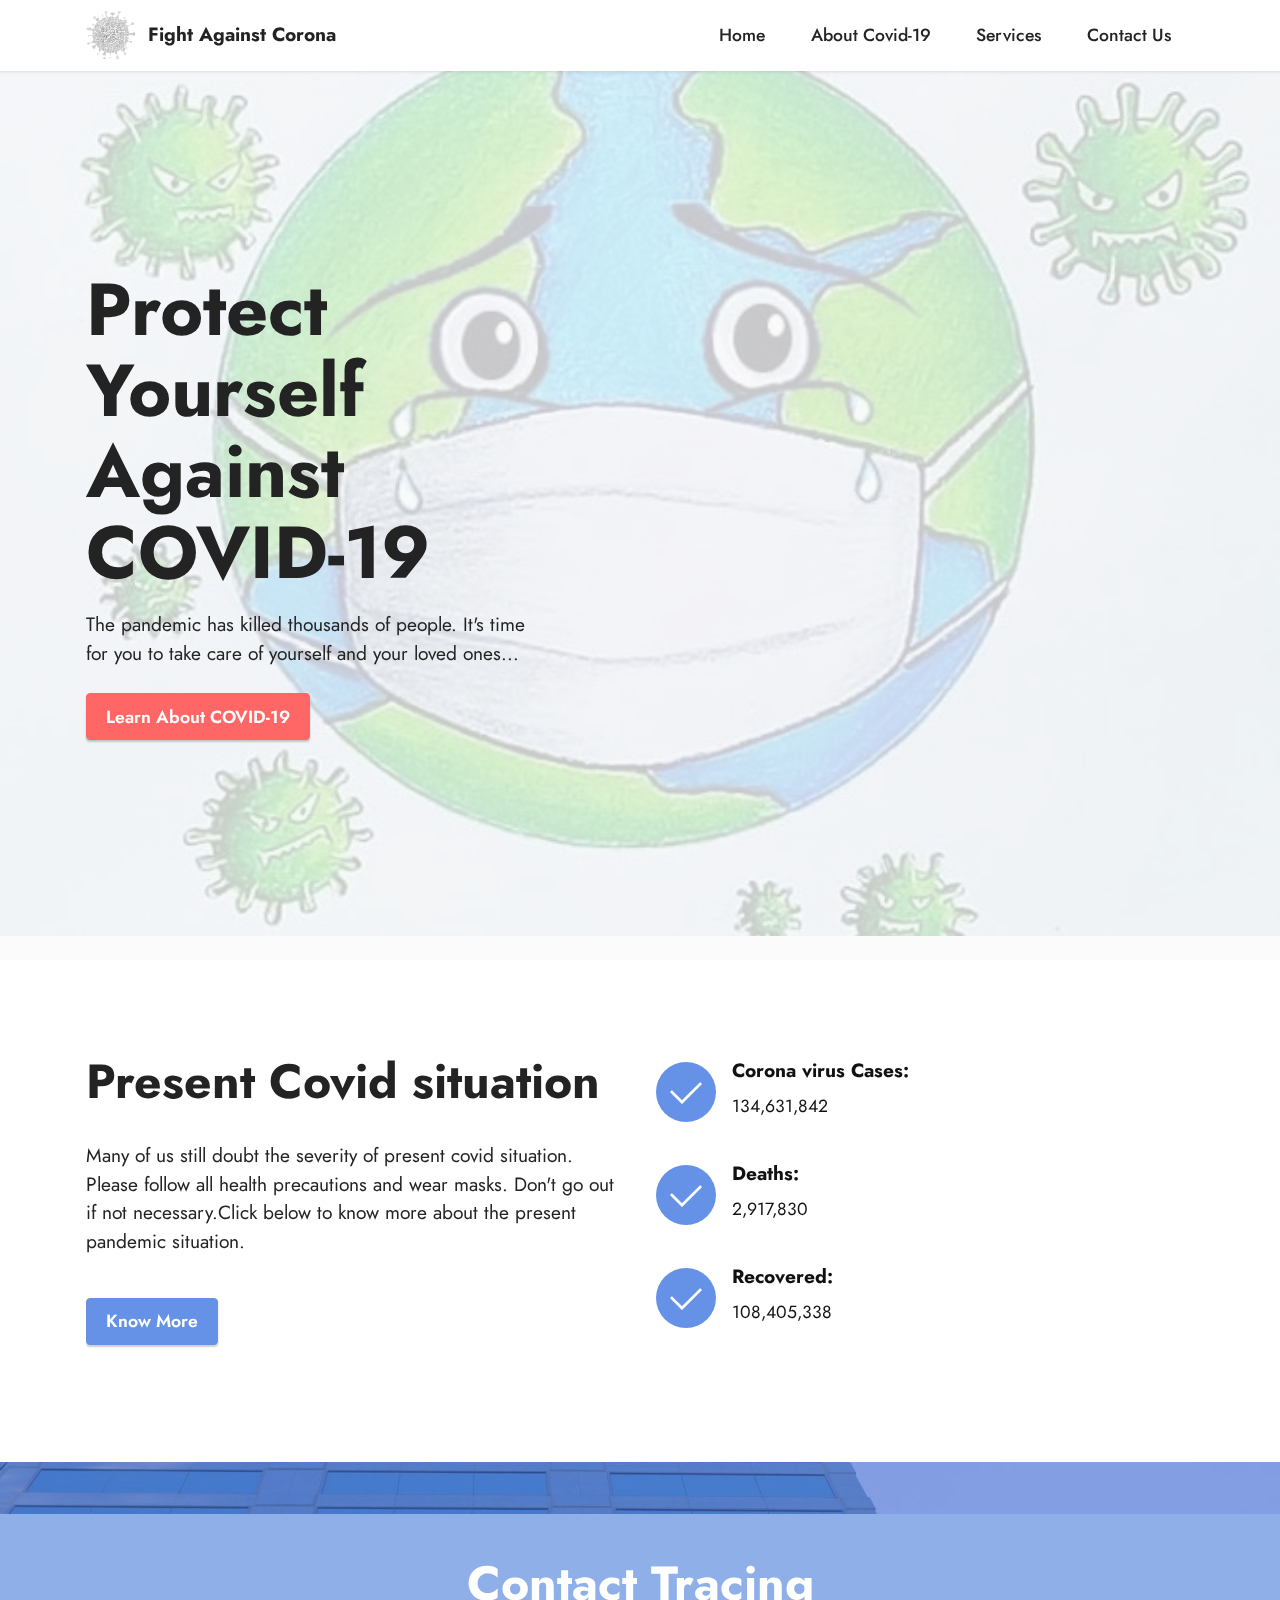
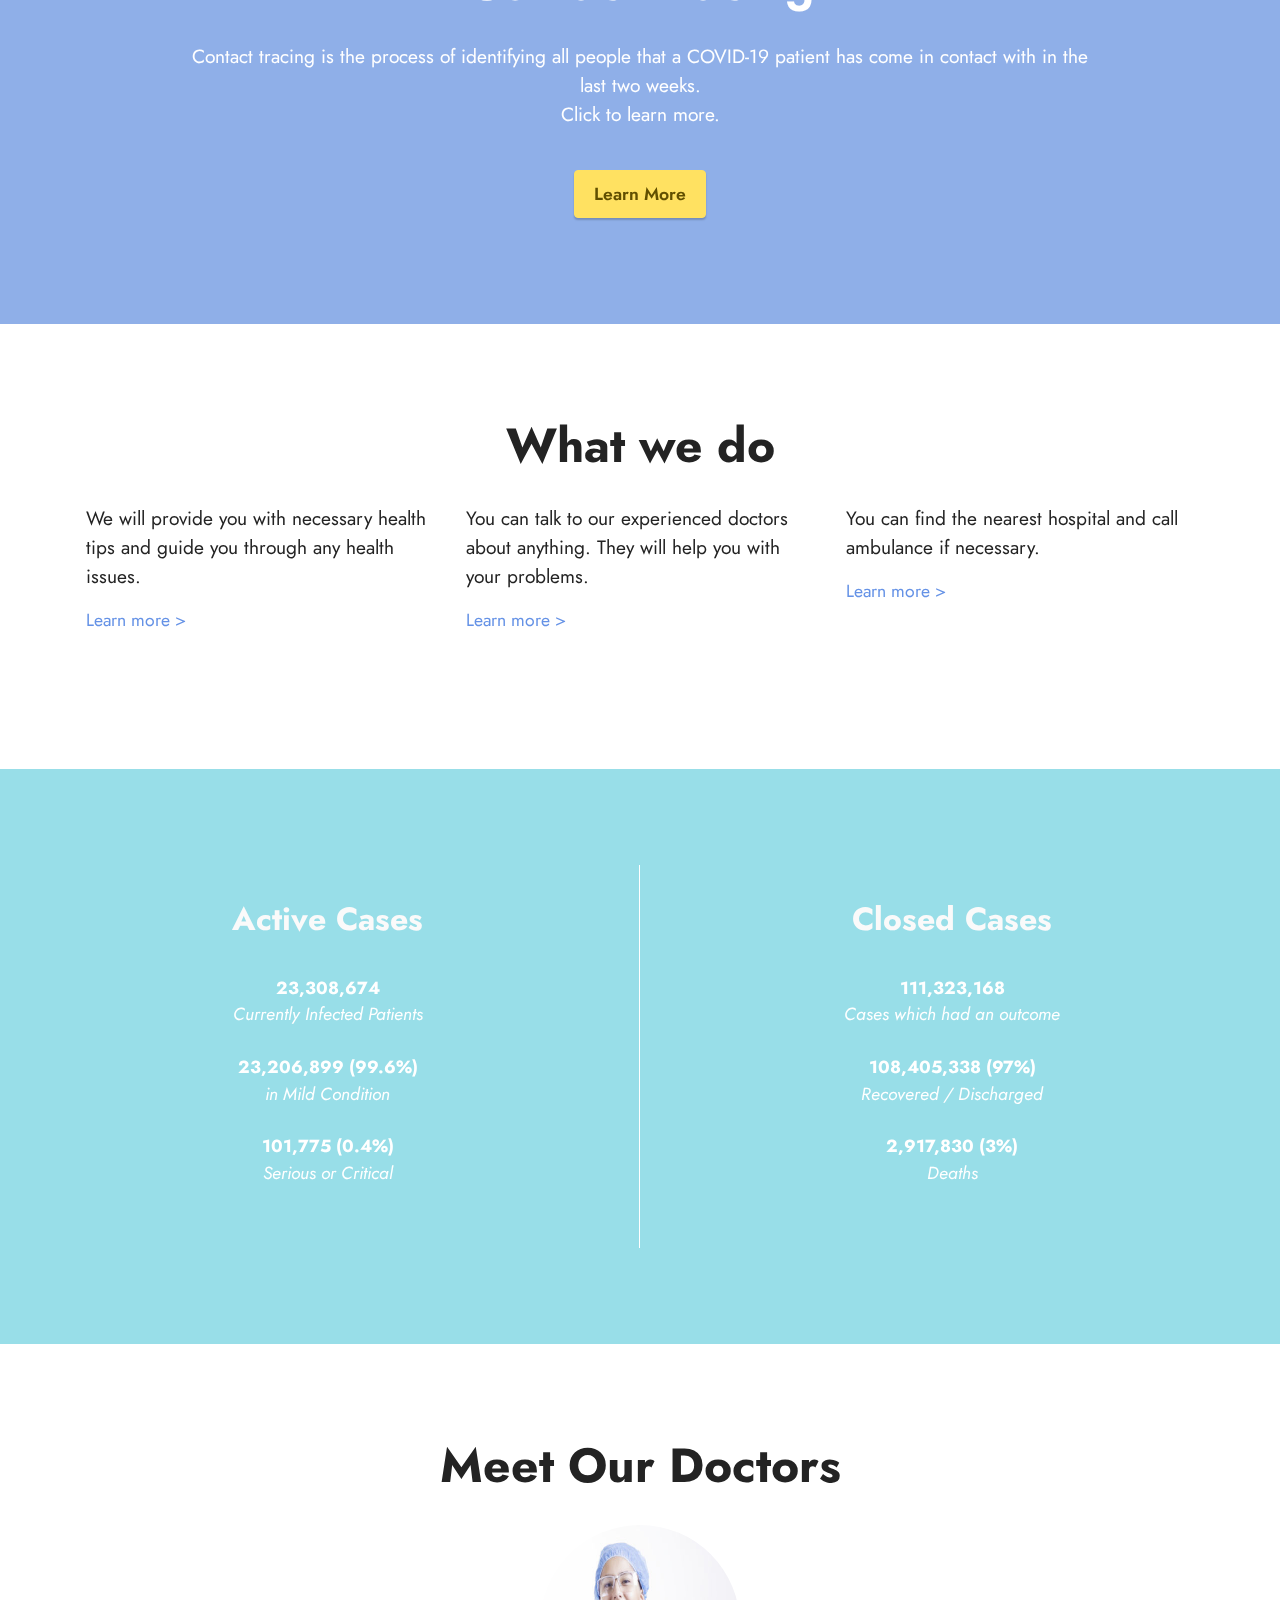
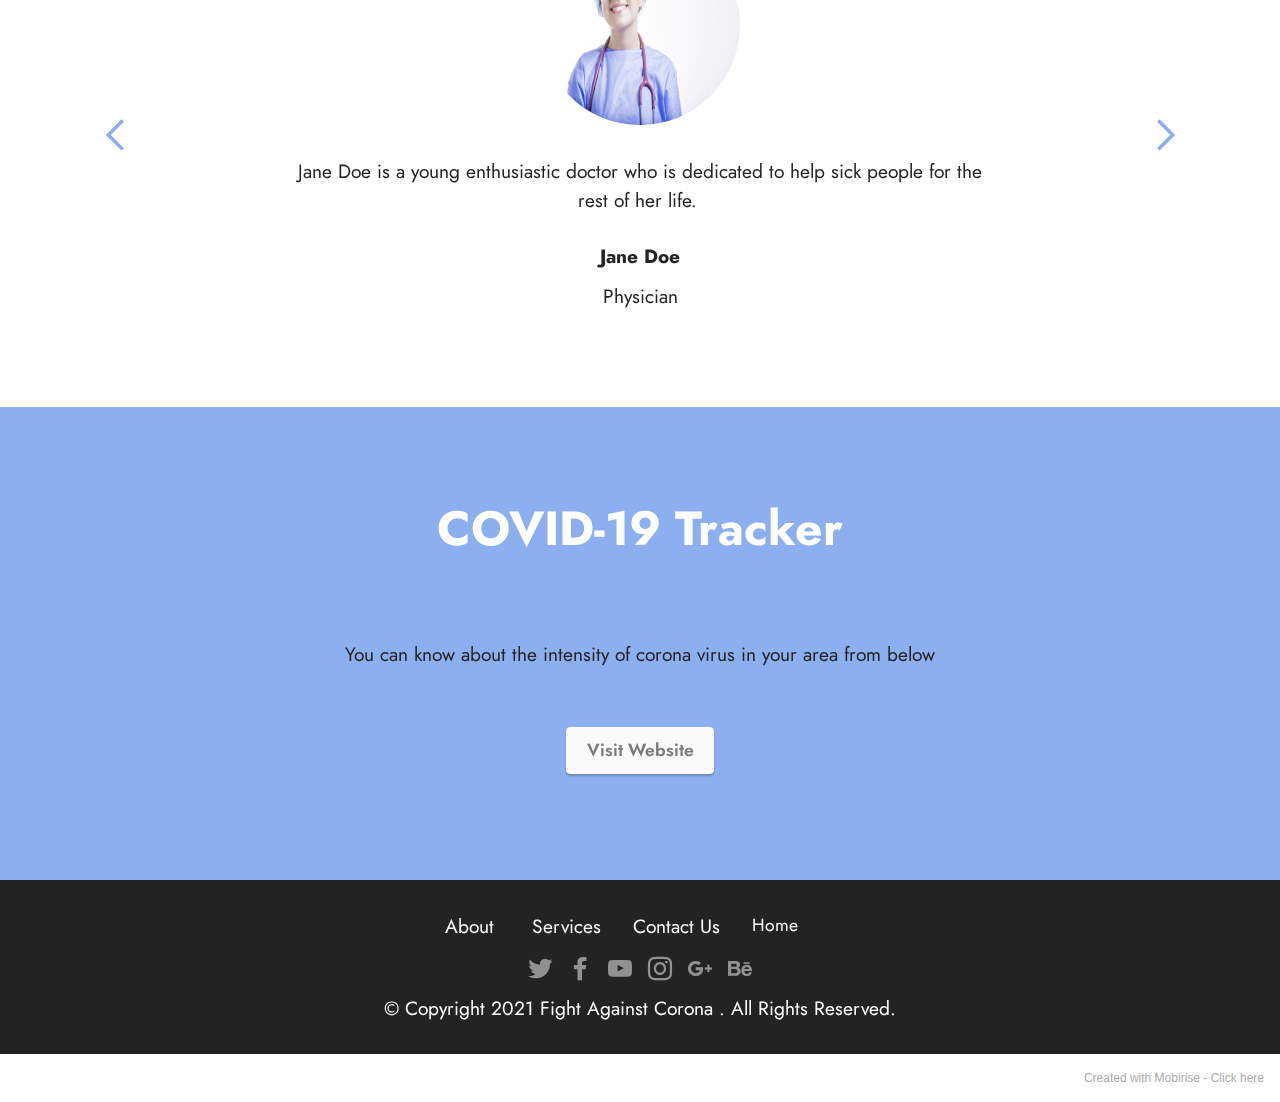
==== index.html @ 6786c29e "create github pages" ====
<!DOCTYPE html>
<html  >
<head>
  <!-- Site made with Mobirise Website Builder v5.3.0, https://mobirise.com -->
  <meta charset="UTF-8">
  <meta http-equiv="X-UA-Compatible" content="IE=edge">
  <meta name="generator" content="Mobirise v5.3.0, mobirise.com">
  <meta name="viewport" content="width=device-width, initial-scale=1, minimum-scale=1">
  <link rel="shortcut icon" href="assets/images/mbr-135x133.png" type="image/x-icon">
  <meta name="description" content="">
  
  
  <title>Home</title>
  <link rel="stylesheet" href="assets/web/assets/mobirise-icons2/mobirise2.css">
  <link rel="stylesheet" href="assets/tether/tether.min.css">
  <link rel="stylesheet" href="assets/bootstrap/css/bootstrap.min.css">
  <link rel="stylesheet" href="assets/bootstrap/css/bootstrap-grid.min.css">
  <link rel="stylesheet" href="assets/bootstrap/css/bootstrap-reboot.min.css">
  <link rel="stylesheet" href="assets/dropdown/css/style.css">
  <link rel="stylesheet" href="assets/socicon/css/styles.css">
  <link rel="stylesheet" href="assets/theme/css/style.css">
  <link rel="preload" as="style" href="assets/mobirise/css/mbr-additional.css"><link rel="stylesheet" href="assets/mobirise/css/mbr-additional.css" type="text/css">
  
  
  
  
</head>
<body>
  
  <section class="menu menu1 cid-su1gDEBrvq" once="menu" id="menu1-0">
    

    <nav class="navbar navbar-dropdown navbar-fixed-top navbar-expand-lg">
        <div class="container">
            <div class="navbar-brand">
                <span class="navbar-logo">
                    <a href="https://mobiri.se">
                        <img src="assets/images/mbr-135x133.png" alt="Mobirise" style="height: 3rem;">
                    </a>
                </span>
                <span class="navbar-caption-wrap"><a class="navbar-caption text-black display-7" href="https://mobiri.se">Fight Against Corona<br></a></span>
            </div>
            <button class="navbar-toggler" type="button" data-toggle="collapse" data-target="#navbarSupportedContent" aria-controls="navbarNavAltMarkup" aria-expanded="false" aria-label="Toggle navigation">
                <div class="hamburger">
                    <span></span>
                    <span></span>
                    <span></span>
                    <span></span>
                </div>
            </button>
            <div class="collapse navbar-collapse" id="navbarSupportedContent">
                <ul class="navbar-nav nav-dropdown nav-right" data-app-modern-menu="true"><li class="nav-item"><a class="nav-link link text-black text-primary display-4" href="index.html">Home</a></li><li class="nav-item"><a class="nav-link link text-black text-primary display-4" href="page1.html">About Covid-19</a></li>
                    <li class="nav-item"><a class="nav-link link text-black text-primary display-4" href="page2.html">
                            Services</a></li>
                    <li class="nav-item"><a class="nav-link link text-black text-primary display-4" href="page3.html">Contact Us</a>
                    </li></ul>
                
                
            </div>
        </div>
    </nav>
</section>

<section class="header1 cid-su1iD4iTtD mbr-fullscreen mbr-parallax-background" id="header1-1">

    

    <div class="mbr-overlay" style="opacity: 0.8; background-color: rgb(250, 250, 250);"></div>

    <div class="container">
        <div class="row">
            <div class="col-12 col-lg-5">
                <h1 class="mbr-section-title mbr-fonts-style mb-3 display-1"><strong>Protect Yourself Against COVID-19</strong></h1>
                
                <p class="mbr-text mbr-fonts-style display-7">The pandemic has killed thousands of people. It's time for you to take care of yourself and your loved ones...</p>
                <div class="mbr-section-btn mt-3"><a class="btn btn-secondary display-4" href="page1.html">Learn About COVID-19</a></div>
            </div>
        </div>
    </div>
</section>

<section class="features12 cid-su4QYEgU5p" id="features13-m">

    
    
    <div class="container">
        <div class="row justify-content-center">
            <div class="col-12 col-lg-6">
                <div class="card-wrapper">
                    <div class="card-box align-left">
                        <h4 class="card-title mbr-fonts-style mb-4 display-2">
                            <strong>Present Covid situation</strong></h4>
                        <p class="mbr-text mbr-fonts-style mb-4 display-7">Many of us still doubt the severity of present covid situation. Please follow all health precautions and wear masks. Don't go out if not necessary.Click below to know more about the present pandemic situation.</p>
                        <div class="mbr-section-btn"><a class="btn btn-primary display-4" href="https://www.worldometers.info/coronavirus/" target="_blank">Know More</a></div>
                    </div>
                </div>
            </div>
            <div class="col-12 col-lg-6">
                <div class="item mbr-flex">
                    <div class="icon-box">
                        <span class="mbr-iconfont mobi-mbri-success mobi-mbri"></span>
                    </div>
                    <div class="text-box">
                        <h4 class="icon-title mbr-black mbr-fonts-style display-7"><strong>Corona virus Cases:
</strong></h4>
                        <h5 class="icon-text mbr-black mbr-fonts-style display-4">134,631,842</h5>
                    </div>
                </div>
                <div class="item mbr-flex">
                    <div class="icon-box">
                        <span class="mbr-iconfont mobi-mbri-success mobi-mbri"></span>
                    </div>
                    <div class="text-box">
                        <h4 class="icon-title mbr-black mbr-fonts-style display-7">
                            <strong>Deaths:
</strong></h4>
                        <h5 class="icon-text mbr-black mbr-fonts-style display-4">
<div><span style="font-size: 1.1rem;">2,917,830</span><br></div></h5>
                    </div>
                </div>
                <div class="item mbr-flex">
                    <div class="icon-box">
                        <span class="mbr-iconfont mobi-mbri-success mobi-mbri"></span>
                    </div>
                    <div class="text-box">
                        <h4 class="icon-title mbr-black mbr-fonts-style display-7">
                            <strong>Recovered:</strong></h4>
                        <h5 class="icon-text mbr-black mbr-fonts-style display-4">
<div><span style="font-size: 1.1rem;">108,405,338</span><br></div></h5>
                    </div>
                </div>
            </div>
        </div>
    </div>
</section>

<section class="info3 cid-su4W4erTBl mbr-parallax-background" id="info3-r">

    

    <div class="mbr-overlay" style="opacity: 0.6; background-color: rgb(68, 121, 217);">
    </div>

    <div class="container">
        <div class="row justify-content-center">
            <div class="card col-12 col-lg-10">
                <div class="card-wrapper">
                    <div class="card-box align-center">
                        <h4 class="card-title mbr-fonts-style align-center mb-4 display-2">
                            <strong>Contact Tracing</strong></h4>
                        <p class="mbr-text mbr-fonts-style mb-4 display-7">Contact tracing is the process of identifying all people that a COVID-19 patient has come in contact with in the last two weeks.<br>Click to learn more.</p>
                        <div class="mbr-section-btn mt-3"><a class="btn btn-warning display-4" href="https://www.youtube.com/watch?v=j-XHd9yzigM" target="_blank">Learn More</a></div>
                    </div>
                </div>
            </div>
        </div>
    </div>
</section>

<section class="features17 cid-su4UOzw6fm" id="features18-p">

    

    
    <div class="container">
        <div class="mbr-section-head">
            <div class="col-12">
                <h4 class="mbr-section-title mbr-fonts-style align-center mb-0 display-2">
                    <strong>What we do</strong></h4>
                
            </div>
        </div>
        <div class="row mt-4">
            <div class="col-12 col-md-6 col-lg-4">
                <div class="card-wrapper mb-4">
                    <div class="card-box align-left">
                        
                        <p class="mbr-text mbr-fonts-style mb-3 display-7">
                            We will provide you with necessary health tips and guide you through any health issues.</p><div class="link-wrap">
                                <h6 class="link mbr-fonts-style align-left display-4">
                                    <a class="text-primary" href="page2.html">Learn more &gt;</a>
                                </h6>
                            </div>
                    </div>
                </div>
            </div>
            <div class="col-12 col-md-6 col-lg-4">
                <div class="card-wrapper mb-4">
                    <div class="card-box align-left">
                        
                        <p class="mbr-text mbr-fonts-style mb-3 display-7">
                            You can talk to our experienced doctors about anything. They will help you with your problems.</p><div class="link-wrap">
                                <h6 class="link mbr-fonts-style align-left display-4">
                                    <a class="text-primary" href="page2.html">Learn more &gt;</a>
                                </h6>
                            </div>
                    </div>
                </div>
            </div>
            <div class="col-12 col-md-6 col-lg-4">
                <div class="card-wrapper mb-4">
                    <div class="card-box align-left">
                        
                        <p class="mbr-text mbr-fonts-style mb-3 display-7">
                            You can find the nearest hospital and call ambulance if necessary.</p><div class="link-wrap">
                                <h6 class="link mbr-fonts-style align-left display-4">
                                    <a class="text-primary" href="page2.html">Learn more &gt;</a>
                                </h6>
                            </div>
                    </div>
                </div>
            </div>
            
        </div>
    </div>
</section>

<section class="info2 cid-su4SypltFf" id="info2-o">
    
    
    <div class="align-center container-fluid">
        <div class="row justify-content-center">
            <div class="card col-12 col-lg-6">
                <div class="wrapper">
                    <h3 class="mbr-section-title mb-4 mbr-fonts-style display-5">
                        <strong>Active Cases</strong></h3>
                    <p class="mbr-text mb-4 mbr-fonts-style display-4"><strong>23,308,674
</strong><br><em>Currently Infected Patients
</em><br><br><strong>23,206,899 (99.6%)</strong>
<br><em>in Mild Condition
</em><br>
<br><strong>101,775 (0.4%)</strong>
<br><em>Serious or Critical</em></p>
                    
                </div>
            </div>
            <div class="col-12 col-lg-6">
                <div class="wrapper">
                    <h3 class="mbr-section-title mbr-fonts-style mb-4 display-5">
                        <strong>Closed Cases</strong></h3>
                    <p class="mbr-text mbr-fonts-style mb-4 display-4"><strong>111,323,168
</strong><br><em>Cases which had an outcome</em><br><br><strong>108,405,338 (97%)</strong>
<br><em>Recovered / Discharged
</em><br>
<br><strong>2,917,830 (3%)
</strong><br><em>Deaths</em></p>
                    
                </div>
            </div>
        </div>
    </div>
</section>

<section class="testimonails3 carousel slide testimonials-slider cid-su4YWHAfxH" data-interval="false" id="testimonials3-t">

    

    

    <div class="text-center container">
        <h3 class="mb-4 mbr-fonts-style display-2">
            <strong>Meet Our Doctors</strong></h3>

        <div class="carousel slide" role="listbox" data-pause="true" data-keyboard="false" data-ride="carousel" data-interval="8000">
            <div class="carousel-inner">
                
                
            <div class="carousel-item">
                    <div class="user col-md-8">
                        <div class="user_image">
                            <img src="assets/images/mbr-400x267.jpg" alt="">
                        </div>
                        <div class="user_text mb-4">
                            <p class="mbr-fonts-style display-7">
                                Jane Doe is a young enthusiastic doctor who is dedicated to help sick people for the rest of her life.&nbsp;</p>
                        </div>
                        <div class="user_name mbr-fonts-style mb-2 display-7"><p>
                            <strong>Jane Doe</strong></p></div>
                        <div class="user_desk mbr-fonts-style display-7">
                            Physician</div>
                    </div>
                </div><div class="carousel-item">
                    <div class="user col-md-8">
                        <div class="user_image">
                            <img src="assets/images/mbr-1-400x267.jpg" alt="">
                        </div>
                        <div class="user_text mb-4">
                            <p class="mbr-fonts-style display-7">John Doe is the most experienced doctors among us. He has served as a doctor for long 15 years.&nbsp;</p>
                        </div>
                        <div class="user_name mbr-fonts-style mb-2 display-7">
                            <strong>John Doe</strong></div>
                        <div class="user_desk mbr-fonts-style display-7">Physician</div>
                    </div>
                </div></div>

            <div class="carousel-controls">
                <a class="carousel-control-prev" role="button" data-slide="prev">
                    <span aria-hidden="true" class="mobi-mbri mobi-mbri-arrow-prev mbr-iconfont"></span>
                    <span class="sr-only">Previous</span>
                </a>

                <a class="carousel-control-next" role="button" data-slide="next">
                    <span aria-hidden="true" class="mobi-mbri mobi-mbri-arrow-next mbr-iconfont"></span>
                    <span class="sr-only">Next</span>
                </a>
            </div>
        </div>
    </div>
</section>

<section class="info1 cid-su4W0lQBsD" id="info1-q">
    
    
    <div class="align-center container">
        <div class="row justify-content-center">
            <div class="col-12 col-lg-8">
                <h3 class="mbr-section-title mb-4 mbr-fonts-style display-2">
                    <strong>COVID-19 Tracker</strong><br><strong><br></strong></h3>
                <p class="mbr-text mb-5 mbr-fonts-style display-7">
                    You can know about the intensity of corona virus in your area from below</p>
                <div class="mbr-section-btn"><a class="btn btn-white display-4" href="http://covid19tracker.gov.bd/" target="_blank">Visit Website</a></div>
            </div>
        </div>
    </div>
</section>

<section class="footer3 cid-su1FdnD8k3" once="footers" id="footer3-l">

    

    

    <div class="container">
        <div class="media-container-row align-center mbr-white">
            <div class="row row-links">
                <ul class="foot-menu">
                    
                    
                    
                    
                    
                <li class="foot-menu-item mbr-fonts-style display-7">
                        <a class="text-white text-primary" href="page1.html">About</a>&nbsp;</li><li class="foot-menu-item mbr-fonts-style display-7">
                        <a class="text-white text-primary" href="page2.html">Services</a>
                    </li><li class="foot-menu-item mbr-fonts-style display-7">
                        <a class="text-white text-primary" href="page3.html">Contact Us</a></li><li class="foot-menu-item mbr-fonts-style display-4"><a href="index.html#top" class="text-white">Home</a></li><li class="foot-menu-item mbr-fonts-style display-7">&nbsp;<br></li></ul>
            </div>
            <div class="row social-row">
                <div class="social-list align-right pb-2">
                    
                    
                    
                    
                    
                    
                <div class="soc-item">
                        <a href="https://twitter.com/" target="_blank">
                            <span class="mbr-iconfont mbr-iconfont-social socicon-twitter socicon"></span>
                        </a>
                    </div><div class="soc-item">
                        <a href="https://www.facebook.com/" target="_blank">
                            <span class="mbr-iconfont mbr-iconfont-social socicon-facebook socicon"></span>
                        </a>
                    </div><div class="soc-item">
                        <a href="https://www.youtube.com/" target="_blank">
                            <span class="mbr-iconfont mbr-iconfont-social socicon-youtube socicon"></span>
                        </a>
                    </div><div class="soc-item">
                        <a href="https://instagram.com/" target="_blank">
                            <span class="mbr-iconfont mbr-iconfont-social socicon-instagram socicon"></span>
                        </a>
                    </div><div class="soc-item">
                        <a href="https://plus.google.com/" target="_blank">
                            <span class="mbr-iconfont mbr-iconfont-social socicon-googleplus socicon"></span>
                        </a>
                    </div><div class="soc-item">
                        <a href="https://www.behance.net/" target="_blank">
                            <span class="mbr-iconfont mbr-iconfont-social socicon-behance socicon"></span>
                        </a>
                    </div></div>
            </div>
            <div class="row row-copirayt">
                <p class="mbr-text mb-0 mbr-fonts-style mbr-white align-center display-7">
                    © Copyright 2021 Fight Against Corona . All Rights Reserved.
                </p>
            </div>
        </div>
    </div>
</section><section style="background-color: #fff; font-family: -apple-system, BlinkMacSystemFont, 'Segoe UI', 'Roboto', 'Helvetica Neue', Arial, sans-serif; color:#aaa; font-size:12px; padding: 0; align-items: center; display: flex;"><a href="https://mobirise.site/i" style="flex: 1 1; height: 3rem; padding-left: 1rem;"></a><p style="flex: 0 0 auto; margin:0; padding-right:1rem;">Created with Mobirise - <a href="https://mobirise.site/m" style="color:#aaa;">Click here</a></p></section><script src="assets/web/assets/jquery/jquery.min.js"></script>  <script src="assets/popper/popper.min.js"></script>  <script src="assets/tether/tether.min.js"></script>  <script src="assets/bootstrap/js/bootstrap.min.js"></script>  <script src="assets/smoothscroll/smooth-scroll.js"></script>  <script src="assets/dropdown/js/nav-dropdown.js"></script>  <script src="assets/dropdown/js/navbar-dropdown.js"></script>  <script src="assets/touchswipe/jquery.touch-swipe.min.js"></script>  <script src="assets/parallax/jarallax.min.js"></script>  <script src="assets/bootstrapcarouselswipe/bootstrap-carousel-swipe.js"></script>  <script src="assets/mbr-testimonials-slider/mbr-testimonials-slider.js"></script>  <script src="assets/theme/js/script.js"></script>  
  
  
</body>
</html>
---- assets/web/assets/mobirise-icons2/mobirise2.css ----
@font-face {
  font-family: 'Moririse2';
  font-display: swap;
  src:  url('mobirise2.eot?f2bix4');
  src:  url('mobirise2.eot?f2bix4#iefix') format('embedded-opentype'),
    url('mobirise2.ttf?f2bix4') format('truetype'),
    url('mobirise2.woff?f2bix4') format('woff'),
    url('mobirise2.svg?f2bix4#mobirise2') format('svg');
  font-weight: normal;
  font-style: normal;
}

[class^="mobi-"], [class*=" mobi-"] {
  /* use !important to prevent issues with browser extensions that change fonts */
  font-family: 'Moririse2' !important;
  speak: none;
  font-style: normal;
  font-weight: normal;
  font-variant: normal;
  text-transform: none;
  line-height: 1;

  /* Better Font Rendering =========== */
  -webkit-font-smoothing: antialiased;
  -moz-osx-font-smoothing: grayscale;
}

.mobi-mbri-add-submenu:before {
  content: "\e900";
}
.mobi-mbri-alert:before {
  content: "\e901";
}
.mobi-mbri-align-center:before {
  content: "\e902";
}
.mobi-mbri-align-justify:before {
  content: "\e903";
}
.mobi-mbri-align-left:before {
  content: "\e904";
}
.mobi-mbri-align-right:before {
  content: "\e905";
}
.mobi-mbri-android:before {
  content: "\e906";
}
.mobi-mbri-apple:before {
  content: "\e907";
}
.mobi-mbri-arrow-down:before {
  content: "\e908";
}
.mobi-mbri-arrow-next:before {
  content: "\e909";
}
.mobi-mbri-arrow-prev:before {
  content: "\e90a";
}
.mobi-mbri-arrow-up:before {
  content: "\e90b";
}
.mobi-mbri-bold:before {
  content: "\e90c";
}
.mobi-mbri-bookmark:before {
  content: "\e90d";
}
.mobi-mbri-bootstrap:before {
  content: "\e90e";
}
.mobi-mbri-briefcase:before {
  content: "\e90f";
}
.mobi-mbri-browse:before {
  content: "\e910";
}
.mobi-mbri-bulleted-list:before {
  content: "\e911";
}
.mobi-mbri-calendar:before {
  content: "\e912";
}
.mobi-mbri-camera:before {
  content: "\e913";
}
.mobi-mbri-cart-add:before {
  content: "\e914";
}
.mobi-mbri-cart-full:before {
  content: "\e915";
}
.mobi-mbri-cash:before {
  content: "\e916";
}
.mobi-mbri-change-style:before {
  content: "\e917";
}
.mobi-mbri-chat:before {
  content: "\e918";
}
.mobi-mbri-clock:before {
  content: "\e919";
}
.mobi-mbri-close:before {
  content: "\e91a";
}
.mobi-mbri-cloud:before {
  content: "\e91b";
}
.mobi-mbri-code:before {
  content: "\e91c";
}
.mobi-mbri-contact-form:before {
  content: "\e91d";
}
.mobi-mbri-credit-card:before {
  content: "\e91e";
}
.mobi-mbri-cursor-click:before {
  content: "\e91f";
}
.mobi-mbri-cust-feedback:before {
  content: "\e920";
}
.mobi-mbri-database:before {
  content: "\e921";
}
.mobi-mbri-delivery:before {
  content: "\e922";
}
.mobi-mbri-desktop:before {
  content: "\e923";
}
.mobi-mbri-devices:before {
  content: "\e924";
}
.mobi-mbri-down:before {
  content: "\e925";
}
.mobi-mbri-download-2:before {
  content: "\e926";
}
.mobi-mbri-download:before {
  content: "\e927";
}
.mobi-mbri-drag-n-drop-2:before {
  content: "\e928";
}
.mobi-mbri-drag-n-drop:before {
  content: "\e929";
}
.mobi-mbri-edit-2:before {
  content: "\e92a";
}
.mobi-mbri-edit:before {
  content: "\e92b";
}
.mobi-mbri-error:before {
  content: "\e92c";
}
.mobi-mbri-extension:before {
  content: "\e92d";
}
.mobi-mbri-features:before {
  content: "\e92e";
}
.mobi-mbri-file:before {
  content: "\e92f";
}
.mobi-mbri-flag:before {
  content: "\e930";
}
.mobi-mbri-folder:before {
  content: "\e931";
}
.mobi-mbri-gift:before {
  content: "\e932";
}
.mobi-mbri-github:before {
  content: "\e933";
}
.mobi-mbri-globe-2:before {
  content: "\e934";
}
.mobi-mbri-globe:before {
  content: "\e935";
}
.mobi-mbri-growing-chart:before {
  content: "\e936";
}
.mobi-mbri-hearth:before {
  content: "\e937";
}
.mobi-mbri-help:before {
  content: "\e938";
}
.mobi-mbri-home:before {
  content: "\e939";
}
.mobi-mbri-hot-cup:before {
  content: "\e93a";
}
.mobi-mbri-idea:before {
  content: "\e93b";
}
.mobi-mbri-image-gallery:before {
  content: "\e93c";
}
.mobi-mbri-image-slider:before {
  content: "\e93d";
}
.mobi-mbri-info:before {
  content: "\e93e";
}
.mobi-mbri-italic:before {
  content: "\e93f";
}
.mobi-mbri-key:before {
  content: "\e940";
}
.mobi-mbri-laptop:before {
  content: "\e941";
}
.mobi-mbri-layers:before {
  content: "\e942";
}
.mobi-mbri-left-right:before {
  content: "\e943";
}
.mobi-mbri-left:before {
  content: "\e944";
}
.mobi-mbri-letter:before {
  content: "\e945";
}
.mobi-mbri-like:before {
  content: "\e946";
}
.mobi-mbri-link:before {
  content: "\e947";
}
.mobi-mbri-lock:before {
  content: "\e948";
}
.mobi-mbri-login:before {
  content: "\e949";
}
.mobi-mbri-logout:before {
  content: "\e94a";
}
.mobi-mbri-magic-stick:before {
  content: "\e94b";
}
.mobi-mbri-map-pin:before {
  content: "\e94c";
}
.mobi-mbri-menu:before {
  content: "\e94d";
}
.mobi-mbri-mobile-2:before {
  content: "\e94e";
}
.mobi-mbri-mobile-horizontal:before {
  content: "\e94f";
}
.mobi-mbri-mobile:before {
  content: "\e950";
}
.mobi-mbri-mobirise:before {
  content: "\e951";
}
.mobi-mbri-more-horizontal:before {
  content: "\e952";
}
.mobi-mbri-more-vertical:before {
  content: "\e953";
}
.mobi-mbri-music:before {
  content: "\e954";
}
.mobi-mbri-new-file:before {
  content: "\e955";
}
.mobi-mbri-numbered-list:before {
  content: "\e956";
}
.mobi-mbri-opened-folder:before {
  content: "\e957";
}
.mobi-mbri-pages:before {
  content: "\e958";
}
.mobi-mbri-paper-plane:before {
  content: "\e959";
}
.mobi-mbri-paperclip:before {
  content: "\e95a";
}
.mobi-mbri-phone:before {
  content: "\e95b";
}
.mobi-mbri-photo:before {
  content: "\e95c";
}
.mobi-mbri-photos:before {
  content: "\e95d";
}
.mobi-mbri-pin:before {
  content: "\e95e";
}
.mobi-mbri-play:before {
  content: "\e95f";
}
.mobi-mbri-plus:before {
  content: "\e960";
}
.mobi-mbri-preview:before {
  content: "\e961";
}
.mobi-mbri-print:before {
  content: "\e962";
}
.mobi-mbri-protect:before {
  content: "\e963";
}
.mobi-mbri-question:before {
  content: "\e964";
}
.mobi-mbri-quote-left:before {
  content: "\e965";
}
.mobi-mbri-quote-right:before {
  content: "\e966";
}
.mobi-mbri-redo:before {
  content: "\e967";
}
.mobi-mbri-refresh:before {
  content: "\e968";
}
.mobi-mbri-responsive-2:before {
  content: "\e969";
}
.mobi-mbri-responsive:before {
  content: "\e96a";
}
.mobi-mbri-right:before {
  content: "\e96b";
}
.mobi-mbri-rocket:before {
  content: "\e96c";
}
.mobi-mbri-sad-face:before {
  content: "\e96d";
}
.mobi-mbri-sale:before {
  content: "\e96e";
}
.mobi-mbri-save:before {
  content: "\e96f";
}
.mobi-mbri-search:before {
  content: "\e970";
}
.mobi-mbri-setting-2:before {
  content: "\e971";
}
.mobi-mbri-setting-3:before {
  content: "\e972";
}
.mobi-mbri-setting:before {
  content: "\e973";
}
.mobi-mbri-share:before {
  content: "\e974";
}
.mobi-mbri-shopping-bag:before {
  content: "\e975";
}
.mobi-mbri-shopping-basket:before {
  content: "\e976";
}
.mobi-mbri-shopping-cart:before {
  content: "\e977";
}
.mobi-mbri-sites:before {
  content: "\e978";
}
.mobi-mbri-smile-face:before {
  content: "\e979";
}
.mobi-mbri-speed:before {
  content: "\e97a";
}
.mobi-mbri-star:before {
  content: "\e97b";
}
.mobi-mbri-success:before {
  content: "\e97c";
}
.mobi-mbri-sun:before {
  content: "\e97d";
}
.mobi-mbri-sun2:before {
  content: "\e97e";
}
.mobi-mbri-tablet-vertical:before {
  content: "\e97f";
}
.mobi-mbri-tablet:before {
  content: "\e980";
}
.mobi-mbri-target:before {
  content: "\e981";
}
.mobi-mbri-timer:before {
  content: "\e982";
}
.mobi-mbri-to-ftp:before {
  content: "\e983";
}
.mobi-mbri-to-local-drive:before {
  content: "\e984";
}
.mobi-mbri-touch-swipe:before {
  content: "\e985";
}
.mobi-mbri-touch:before {
  content: "\e986";
}
.mobi-mbri-trash:before {
  content: "\e987";
}
.mobi-mbri-underline:before {
  content: "\e988";
}
.mobi-mbri-undo:before {
  content: "\e989";
}
.mobi-mbri-unlink:before {
  content: "\e98a";
}
.mobi-mbri-unlock:before {
  content: "\e98b";
}
.mobi-mbri-up-down:before {
  content: "\e98c";
}
.mobi-mbri-up:before {
  content: "\e98d";
}
.mobi-mbri-update:before {
  content: "\e98e";
}
.mobi-mbri-upload-2:before {
  content: "\e98f";
}
.mobi-mbri-upload:before {
  content: "\e990";
}
.mobi-mbri-user-2:before {
  content: "\e991";
}
.mobi-mbri-user:before {
  content: "\e992";
}
.mobi-mbri-users:before {
  content: "\e993";
}
.mobi-mbri-video-play:before {
  content: "\e994";
}
.mobi-mbri-video:before {
  content: "\e995";
}
.mobi-mbri-watch:before {
  content: "\e996";
}
.mobi-mbri-website-theme-2:before {
  content: "\e997";
}
.mobi-mbri-website-theme:before {
  content: "\e998";
}
.mobi-mbri-wifi:before {
  content: "\e999";
}
.mobi-mbri-windows:before {
  content: "\e99a";
}
.mobi-mbri-zoom-in:before {
  content: "\e99b";
}
.mobi-mbri-zoom-out:before {
  content: "\e99c";
}
---- assets/dropdown/css/style.css ----
.navbar-dropdown {
  left: 0;
  padding: 0;
  position: absolute;
  right: 0;
  top: 0;
  transition: all 0.45s ease;
  z-index: 1030;
  background: #282828; }
  .navbar-dropdown .navbar-logo {
    margin-right: 0.8rem;
    transition: margin 0.3s ease-in-out;
    vertical-align: middle; }
    .navbar-dropdown .navbar-logo img {
      height: 3.125rem;
      transition: all 0.3s ease-in-out; }
    .navbar-dropdown .navbar-logo.mbr-iconfont {
      font-size: 3.125rem;
      line-height: 3.125rem; }
  .navbar-dropdown .navbar-caption {
    font-weight: 700;
    white-space: normal;
    vertical-align: -4px;
    line-height: 3.125rem !important; }
    .navbar-dropdown .navbar-caption, .navbar-dropdown .navbar-caption:hover {
      color: inherit;
      text-decoration: none; }
  .navbar-dropdown .mbr-iconfont + .navbar-caption {
    vertical-align: -1px; }
  .navbar-dropdown.navbar-fixed-top {
    position: fixed; }
  .navbar-dropdown .navbar-brand span {
    vertical-align: -4px; }
  .navbar-dropdown.bg-color.transparent {
    background: none; }
  .navbar-dropdown.navbar-short .navbar-brand {
    padding: 0.625rem 0; }
    .navbar-dropdown.navbar-short .navbar-brand span {
      vertical-align: -1px; }
  .navbar-dropdown.navbar-short .navbar-caption {
    line-height: 2.375rem !important;
    vertical-align: -2px; }
  .navbar-dropdown.navbar-short .navbar-logo {
    margin-right: 0.5rem; }
    .navbar-dropdown.navbar-short .navbar-logo img {
      height: 2.375rem; }
    .navbar-dropdown.navbar-short .navbar-logo.mbr-iconfont {
      font-size: 2.375rem;
      line-height: 2.375rem; }
  .navbar-dropdown.navbar-short .mbr-table-cell {
    height: 3.625rem; }
  .navbar-dropdown .navbar-close {
    left: 0.6875rem;
    position: fixed;
    top: 0.75rem;
    z-index: 1000; }
  .navbar-dropdown .hamburger-icon {
    content: "";
    display: inline-block;
    vertical-align: middle;
    width: 16px;
    -webkit-box-shadow: 0 -6px 0 1px #282828,0 0 0 1px #282828,0 6px 0 1px #282828;
    -moz-box-shadow: 0 -6px 0 1px #282828,0 0 0 1px #282828,0 6px 0 1px #282828;
    box-shadow: 0 -6px 0 1px #282828,0 0 0 1px #282828,0 6px 0 1px #282828; }

.dropdown-menu .dropdown-toggle[data-toggle="dropdown-submenu"]::after {
  border-bottom: 0.35em solid transparent;
  border-left: 0.35em solid;
  border-right: 0;
  border-top: 0.35em solid transparent;
  margin-left: 0.3rem; }

.dropdown-menu .dropdown-item:focus {
  outline: 0; }

.nav-dropdown {
  font-size: 0.75rem;
  font-weight: 500;
  height: auto !important; }
  .nav-dropdown .nav-btn {
    padding-left: 1rem; }
  .nav-dropdown .link {
    margin: .667em 1.667em;
    font-weight: 500;
    padding: 0;
    transition: color .2s ease-in-out; }
    .nav-dropdown .link.dropdown-toggle {
      margin-right: 2.583em; }
      .nav-dropdown .link.dropdown-toggle::after {
        margin-left: .25rem;
        border-top: 0.35em solid;
        border-right: 0.35em solid transparent;
        border-left: 0.35em solid transparent;
        border-bottom: 0; }
      .nav-dropdown .link.dropdown-toggle[aria-expanded="true"] {
        margin: 0;
        padding: 0.667em 3.263em  0.667em 1.667em; }
  .nav-dropdown .link::after,
  .nav-dropdown .dropdown-item::after {
    color: inherit; }
  .nav-dropdown .btn {
    font-size: 0.75rem;
    font-weight: 700;
    letter-spacing: 0;
    margin-bottom: 0;
    padding-left: 1.25rem;
    padding-right: 1.25rem; }
  .nav-dropdown .dropdown-menu {
    border-radius: 0;
    border: 0;
    left: 0;
    margin: 0;
    padding-bottom: 1.25rem;
    padding-top: 1.25rem;
    position: relative; }
  .nav-dropdown .dropdown-submenu {
    margin-left: 0.125rem;
    top: 0; }
  .nav-dropdown .dropdown-item {
    font-weight: 500;
    line-height: 2;
    padding: 0.3846em 4.615em 0.3846em 1.5385em;
    position: relative;
    transition: color .2s ease-in-out, background-color .2s ease-in-out; }
    .nav-dropdown .dropdown-item::after {
      margin-top: -0.3077em;
      position: absolute;
      right: 1.1538em;
      top: 50%; }
    .nav-dropdown .dropdown-item:focus, .nav-dropdown .dropdown-item:hover {
      background: none; }

@media (max-width: 767px) {
  .nav-dropdown.navbar-toggleable-sm {
    bottom: 0;
    display: none;
    left: 0;
    overflow-x: hidden;
    position: fixed;
    top: 0;
    transform: translateX(-100%);
    -ms-transform: translateX(-100%);
    -webkit-transform: translateX(-100%);
    width: 18.75rem;
    z-index: 999; } }
.nav-dropdown.navbar-toggleable-xl {
  bottom: 0;
  display: none;
  left: 0;
  overflow-x: hidden;
  position: fixed;
  top: 0;
  transform: translateX(-100%);
  -ms-transform: translateX(-100%);
  -webkit-transform: translateX(-100%);
  width: 18.75rem;
  z-index: 999; }

.nav-dropdown-sm {
  display: block !important;
  overflow-x: hidden;
  overflow: auto;
  padding-top: 3.875rem; }
  .nav-dropdown-sm::after {
    content: "";
    display: block;
    height: 3rem;
    width: 100%; }
  .nav-dropdown-sm.collapse.in ~ .navbar-close {
    display: block !important; }
  .nav-dropdown-sm.collapsing, .nav-dropdown-sm.collapse.in {
    transform: translateX(0);
    -ms-transform: translateX(0);
    -webkit-transform: translateX(0);
    transition: all 0.25s ease-out;
    -webkit-transition: all 0.25s ease-out;
    background: #282828; }
  .nav-dropdown-sm.collapsing[aria-expanded="false"] {
    transform: translateX(-100%);
    -ms-transform: translateX(-100%);
    -webkit-transform: translateX(-100%); }
  .nav-dropdown-sm .nav-item {
    display: block;
    margin-left: 0 !important;
    padding-left: 0; }
  .nav-dropdown-sm .link,
  .nav-dropdown-sm .dropdown-item {
    border-top: 1px dotted rgba(255, 255, 255, 0.1);
    font-size: 0.8125rem;
    line-height: 1.6;
    margin: 0 !important;
    padding: 0.875rem 2.4rem 0.875rem 1.5625rem !important;
    position: relative;
    white-space: normal; }
    .nav-dropdown-sm .link:focus, .nav-dropdown-sm .link:hover,
    .nav-dropdown-sm .dropdown-item:focus,
    .nav-dropdown-sm .dropdown-item:hover {
      background: rgba(0, 0, 0, 0.2) !important;
      color: #c0a375; }
  .nav-dropdown-sm .nav-btn {
    position: relative;
    padding: 1.5625rem 1.5625rem 0 1.5625rem; }
    .nav-dropdown-sm .nav-btn::before {
      border-top: 1px dotted rgba(255, 255, 255, 0.1);
      content: "";
      left: 0;
      position: absolute;
      top: 0;
      width: 100%; }
    .nav-dropdown-sm .nav-btn + .nav-btn {
      padding-top: 0.625rem; }
      .nav-dropdown-sm .nav-btn + .nav-btn::before {
        display: none; }
  .nav-dropdown-sm .btn {
    padding: 0.625rem 0; }
  .nav-dropdown-sm .dropdown-toggle[data-toggle="dropdown-submenu"]::after {
    margin-left: .25rem;
    border-top: 0.35em solid;
    border-right: 0.35em solid transparent;
    border-left: 0.35em solid transparent;
    border-bottom: 0; }
  .nav-dropdown-sm .dropdown-toggle[data-toggle="dropdown-submenu"][aria-expanded="true"]::after {
    border-top: 0;
    border-right: 0.35em solid transparent;
    border-left: 0.35em solid transparent;
    border-bottom: 0.35em solid; }
  .nav-dropdown-sm .dropdown-menu {
    margin: 0;
    padding: 0;
    position: relative;
    top: 0;
    left: 0;
    width: 100%;
    border: 0;
    float: none;
    border-radius: 0;
    background: none; }
  .nav-dropdown-sm .dropdown-submenu {
    left: 100%;
    margin-left: 0.125rem;
    margin-top: -1.25rem;
    top: 0; }

.navbar-toggleable-sm .nav-dropdown .dropdown-menu {
  position: absolute; }

.navbar-toggleable-sm .nav-dropdown .dropdown-submenu {
  left: 100%;
  margin-left: 0.125rem;
  margin-top: -1.25rem;
  top: 0; }

.navbar-toggleable-sm.opened .nav-dropdown .dropdown-menu {
  position: relative; }

.navbar-toggleable-sm.opened .nav-dropdown .dropdown-submenu {
  left: 0;
  margin-left: 00rem;
  margin-top: 0rem;
  top: 0; }

.is-builder .nav-dropdown.collapsing {
  transition: none !important; }

/*# sourceMappingURL=style.css.map */
---- assets/socicon/css/styles.css ----
@charset "UTF-8";

@font-face {
  font-family: 'Socicon';
  src:  url('../fonts/socicon.eot');
  src:  url('../fonts/socicon.eot?#iefix') format('embedded-opentype'),
    url('../fonts/socicon.woff2') format('woff2'),
    url('../fonts/socicon.ttf') format('truetype'),
    url('../fonts/socicon.woff') format('woff'),
    url('../fonts/socicon.svg#socicon') format('svg');
  font-weight: normal;
  font-style: normal;
  font-display: swap;
}

[data-icon]:before {
  font-family: "socicon" !important;
  content: attr(data-icon);
  font-style: normal !important;
  font-weight: normal !important;
  font-variant: normal !important;
  text-transform: none !important;
  speak: none;
  line-height: 1;
  -webkit-font-smoothing: antialiased;
  -moz-osx-font-smoothing: grayscale;
}

[class^="socicon-"], [class*=" socicon-"] {
  /* use !important to prevent issues with browser extensions that change fonts */
  font-family: 'Socicon' !important;
  speak: none;
  font-style: normal;
  font-weight: normal;
  font-variant: normal;
  text-transform: none;
  line-height: 1;

  /* Better Font Rendering =========== */
  -webkit-font-smoothing: antialiased;
  -moz-osx-font-smoothing: grayscale;
}

.socicon-eitaa:before {
  content: "\e97c";
}
.socicon-soroush:before {
  content: "\e97d";
}
.socicon-bale:before {
  content: "\e97e";
}
.socicon-zazzle:before {
  content: "\e97b";
}
.socicon-society6:before {
  content: "\e97a";
}
.socicon-redbubble:before {
  content: "\e979";
}
.socicon-avvo:before {
  content: "\e978";
}
.socicon-stitcher:before {
  content: "\e977";
}
.socicon-googlehangouts:before {
  content: "\e974";
}
.socicon-dlive:before {
  content: "\e975";
}
.socicon-vsco:before {
  content: "\e976";
}
.socicon-flipboard:before {
  content: "\e973";
}
.socicon-ubuntu:before {
  content: "\e958";
}
.socicon-artstation:before {
  content: "\e959";
}
.socicon-invision:before {
  content: "\e95a";
}
.socicon-torial:before {
  content: "\e95b";
}
.socicon-collectorz:before {
  content: "\e95c";
}
.socicon-seenthis:before {
  content: "\e95d";
}
.socicon-googleplaymusic:before {
  content: "\e95e";
}
.socicon-debian:before {
  content: "\e95f";
}
.socicon-filmfreeway:before {
  content: "\e960";
}
.socicon-gnome:before {
  content: "\e961";
}
.socicon-itchio:before {
  content: "\e962";
}
.socicon-jamendo:before {
  content: "\e963";
}
.socicon-mix:before {
  content: "\e964";
}
.socicon-sharepoint:before {
  content: "\e965";
}
.socicon-tinder:before {
  content: "\e966";
}
.socicon-windguru:before {
  content: "\e967";
}
.socicon-cdbaby:before {
  content: "\e968";
}
.socicon-elementaryos:before {
  content: "\e969";
}
.socicon-stage32:before {
  content: "\e96a";
}
.socicon-tiktok:before {
  content: "\e96b";
}
.socicon-gitter:before {
  content: "\e96c";
}
.socicon-letterboxd:before {
  content: "\e96d";
}
.socicon-threema:before {
  content: "\e96e";
}
.socicon-splice:before {
  content: "\e96f";
}
.socicon-metapop:before {
  content: "\e970";
}
.socicon-naver:before {
  content: "\e971";
}
.socicon-remote:before {
  content: "\e972";
}
.socicon-internet:before {
  content: "\e957";
}
.socicon-moddb:before {
  content: "\e94b";
}
.socicon-indiedb:before {
  content: "\e94c";
}
.socicon-traxsource:before {
  content: "\e94d";
}
.socicon-gamefor:before {
  content: "\e94e";
}
.socicon-pixiv:before {
  content: "\e94f";
}
.socicon-myanimelist:before {
  content: "\e950";
}
.socicon-blackberry:before {
  content: "\e951";
}
.socicon-wickr:before {
  content: "\e952";
}
.socicon-spip:before {
  content: "\e953";
}
.socicon-napster:before {
  content: "\e954";
}
.socicon-beatport:before {
  content: "\e955";
}
.socicon-hackerone:before {
  content: "\e956";
}
.socicon-hackernews:before {
  content: "\e946";
}
.socicon-smashwords:before {
  content: "\e947";
}
.socicon-kobo:before {
  content: "\e948";
}
.socicon-bookbub:before {
  content: "\e949";
}
.socicon-mailru:before {
  content: "\e94a";
}
.socicon-gitlab:before {
  content: "\e945";
}
.socicon-instructables:before {
  content: "\e944";
}
.socicon-portfolio:before {
  content: "\e943";
}
.socicon-codered:before {
  content: "\e940";
}
.socicon-origin:before {
  content: "\e941";
}
.socicon-nextdoor:before {
  content: "\e942";
}
.socicon-udemy:before {
  content: "\e93f";
}
.socicon-livemaster:before {
  content: "\e93e";
}
.socicon-crunchbase:before {
  content: "\e93b";
}
.socicon-homefy:before {
  content: "\e93c";
}
.socicon-calendly:before {
  content: "\e93d";
}
.socicon-realtor:before {
  content: "\e90f";
}
.socicon-tidal:before {
  content: "\e910";
}
.socicon-qobuz:before {
  content: "\e911";
}
.socicon-natgeo:before {
  content: "\e912";
}
.socicon-mastodon:before {
  content: "\e913";
}
.socicon-unsplash:before {
  content: "\e914";
}
.socicon-homeadvisor:before {
  content: "\e915";
}
.socicon-angieslist:before {
  content: "\e916";
}
.socicon-codepen:before {
  content: "\e917";
}
.socicon-slack:before {
  content: "\e918";
}
.socicon-openaigym:before {
  content: "\e919";
}
.socicon-logmein:before {
  content: "\e91a";
}
.socicon-fiverr:before {
  content: "\e91b";
}
.socicon-gotomeeting:before {
  content: "\e91c";
}
.socicon-aliexpress:before {
  content: "\e91d";
}
.socicon-guru:before {
  content: "\e91e";
}
.socicon-appstore:before {
  content: "\e91f";
}
.socicon-homes:before {
  content: "\e920";
}
.socicon-zoom:before {
  content: "\e921";
}
.socicon-alibaba:before {
  content: "\e922";
}
.socicon-craigslist:before {
  content: "\e923";
}
.socicon-wix:before {
  content: "\e924";
}
.socicon-redfin:before {
  content: "\e925";
}
.socicon-googlecalendar:before {
  content: "\e926";
}
.socicon-shopify:before {
  content: "\e927";
}
.socicon-freelancer:before {
  content: "\e928";
}
.socicon-seedrs:before {
  content: "\e929";
}
.socicon-bing:before {
  content: "\e92a";
}
.socicon-doodle:before {
  content: "\e92b";
}
.socicon-bonanza:before {
  content: "\e92c";
}
.socicon-squarespace:before {
  content: "\e92d";
}
.socicon-toptal:before {
  content: "\e92e";
}
.socicon-gust:before {
  content: "\e92f";
}
.socicon-ask:before {
  content: "\e930";
}
.socicon-trulia:before {
  content: "\e931";
}
.socicon-loomly:before {
  content: "\e932";
}
.socicon-ghost:before {
  content: "\e933";
}
.socicon-upwork:before {
  content: "\e934";
}
.socicon-fundable:before {
  content: "\e935";
}
.socicon-booking:before {
  content: "\e936";
}
.socicon-googlemaps:before {
  content: "\e937";
}
.socicon-zillow:before {
  content: "\e938";
}
.socicon-niconico:before {
  content: "\e939";
}
.socicon-toneden:before {
  content: "\e93a";
}
.socicon-augment:before {
  content: "\e908";
}
.socicon-bitbucket:before {
  content: "\e909";
}
.socicon-fyuse:before {
  content: "\e90a";
}
.socicon-yt-gaming:before {
  content: "\e90b";
}
.socicon-sketchfab:before {
  content: "\e90c";
}
.socicon-mobcrush:before {
  content: "\e90d";
}
.socicon-microsoft:before {
  content: "\e90e";
}
.socicon-pandora:before {
  content: "\e907";
}
.socicon-messenger:before {
  content: "\e906";
}
.socicon-gamewisp:before {
  content: "\e905";
}
.socicon-bloglovin:before {
  content: "\e904";
}
.socicon-tunein:before {
  content: "\e903";
}
.socicon-gamejolt:before {
  content: "\e901";
}
.socicon-trello:before {
  content: "\e902";
}
.socicon-spreadshirt:before {
  content: "\e900";
}
.socicon-500px:before {
  content: "\e000";
}
.socicon-8tracks:before {
  content: "\e001";
}
.socicon-airbnb:before {
  content: "\e002";
}
.socicon-alliance:before {
  content: "\e003";
}
.socicon-amazon:before {
  content: "\e004";
}
.socicon-amplement:before {
  content: "\e005";
}
.socicon-android:before {
  content: "\e006";
}
.socicon-angellist:before {
  content: "\e007";
}
.socicon-apple:before {
  content: "\e008";
}
.socicon-appnet:before {
  content: "\e009";
}
.socicon-baidu:before {
  content: "\e00a";
}
.socicon-bandcamp:before {
  content: "\e00b";
}
.socicon-battlenet:before {
  content: "\e00c";
}
.socicon-mixer:before {
  content: "\e00d";
}
.socicon-bebee:before {
  content: "\e00e";
}
.socicon-bebo:before {
  content: "\e00f";
}
.socicon-behance:before {
  content: "\e010";
}
.socicon-blizzard:before {
  content: "\e011";
}
.socicon-blogger:before {
  content: "\e012";
}
.socicon-buffer:before {
  content: "\e013";
}
.socicon-chrome:before {
  content: "\e014";
}
.socicon-coderwall:before {
  content: "\e015";
}
.socicon-curse:before {
  content: "\e016";
}
.socicon-dailymotion:before {
  content: "\e017";
}
.socicon-deezer:before {
  content: "\e018";
}
.socicon-delicious:before {
  content: "\e019";
}
.socicon-deviantart:before {
  content: "\e01a";
}
.socicon-diablo:before {
  content: "\e01b";
}
.socicon-digg:before {
  content: "\e01c";
}
.socicon-discord:before {
  content: "\e01d";
}
.socicon-disqus:before {
  content: "\e01e";
}
.socicon-douban:before {
  content: "\e01f";
}
.socicon-draugiem:before {
  content: "\e020";
}
.socicon-dribbble:before {
  content: "\e021";
}
.socicon-drupal:before {
  content: "\e022";
}
.socicon-ebay:before {
  content: "\e023";
}
.socicon-ello:before {
  content: "\e024";
}
.socicon-endomodo:before {
  content: "\e025";
}
.socicon-envato:before {
  content: "\e026";
}
.socicon-etsy:before {
  content: "\e027";
}
.socicon-facebook:before {
  content: "\e028";
}
.socicon-feedburner:before {
  content: "\e029";
}
.socicon-filmweb:before {
  content: "\e02a";
}
.socicon-firefox:before {
  content: "\e02b";
}
.socicon-flattr:before {
  content: "\e02c";
}
.socicon-flickr:before {
  content: "\e02d";
}
.socicon-formulr:before {
  content: "\e02e";
}
.socicon-forrst:before {
  content: "\e02f";
}
.socicon-foursquare:before {
  content: "\e030";
}
.socicon-friendfeed:before {
  content: "\e031";
}
.socicon-github:before {
  content: "\e032";
}
.socicon-goodreads:before {
  content: "\e033";
}
.socicon-google:before {
  content: "\e034";
}
.socicon-googlescholar:before {
  content: "\e035";
}
.socicon-googlegroups:before {
  content: "\e036";
}
.socicon-googlephotos:before {
  content: "\e037";
}
.socicon-googleplus:before {
  content: "\e038";
}
.socicon-grooveshark:before {
  content: "\e039";
}
.socicon-hackerrank:before {
  content: "\e03a";
}
.socicon-hearthstone:before {
  content: "\e03b";
}
.socicon-hellocoton:before {
  content: "\e03c";
}
.socicon-heroes:before {
  content: "\e03d";
}
.socicon-smashcast:before {
  content: "\e03e";
}
.socicon-horde:before {
  content: "\e03f";
}
.socicon-houzz:before {
  content: "\e040";
}
.socicon-icq:before {
  content: "\e041";
}
.socicon-identica:before {
  content: "\e042";
}
.socicon-imdb:before {
  content: "\e043";
}
.socicon-instagram:before {
  content: "\e044";
}
.socicon-issuu:before {
  content: "\e045";
}
.socicon-istock:before {
  content: "\e046";
}
.socicon-itunes:before {
  content: "\e047";
}
.socicon-keybase:before {
  content: "\e048";
}
.socicon-lanyrd:before {
  content: "\e049";
}
.socicon-lastfm:before {
  content: "\e04a";
}
.socicon-line:before {
  content: "\e04b";
}
.socicon-linkedin:before {
  content: "\e04c";
}
.socicon-livejournal:before {
  content: "\e04d";
}
.socicon-lyft:before {
  content: "\e04e";
}
.socicon-macos:before {
  content: "\e04f";
}
.socicon-mail:before {
  content: "\e050";
}
.socicon-medium:before {
  content: "\e051";
}
.socicon-meetup:before {
  content: "\e052";
}
.socicon-mixcloud:before {
  content: "\e053";
}
.socicon-modelmayhem:before {
  content: "\e054";
}
.socicon-mumble:before {
  content: "\e055";
}
.socicon-myspace:before {
  content: "\e056";
}
.socicon-newsvine:before {
  content: "\e057";
}
.socicon-nintendo:before {
  content: "\e058";
}
.socicon-npm:before {
  content: "\e059";
}
.socicon-odnoklassniki:before {
  content: "\e05a";
}
.socicon-openid:before {
  content: "\e05b";
}
.socicon-opera:before {
  content: "\e05c";
}
.socicon-outlook:before {
  content: "\e05d";
}
.socicon-overwatch:before {
  content: "\e05e";
}
.socicon-patreon:before {
  content: "\e05f";
}
.socicon-paypal:before {
  content: "\e060";
}
.socicon-periscope:before {
  content: "\e061";
}
.socicon-persona:before {
  content: "\e062";
}
.socicon-pinterest:before {
  content: "\e063";
}
.socicon-play:before {
  content: "\e064";
}
.socicon-player:before {
  content: "\e065";
}
.socicon-playstation:before {
  content: "\e066";
}
.socicon-pocket:before {
  content: "\e067";
}
.socicon-qq:before {
  content: "\e068";
}
.socicon-quora:before {
  content: "\e069";
}
.socicon-raidcall:before {
  content: "\e06a";
}
.socicon-ravelry:before {
  content: "\e06b";
}
.socicon-reddit:before {
  content: "\e06c";
}
.socicon-renren:before {
  content: "\e06d";
}
.socicon-researchgate:before {
  content: "\e06e";
}
.socicon-residentadvisor:before {
  content: "\e06f";
}
.socicon-reverbnation:before {
  content: "\e070";
}
.socicon-rss:before {
  content: "\e071";
}
.socicon-sharethis:before {
  content: "\e072";
}
.socicon-skype:before {
  content: "\e073";
}
.socicon-slideshare:before {
  content: "\e074";
}
.socicon-smugmug:before {
  content: "\e075";
}
.socicon-snapchat:before {
  content: "\e076";
}
.socicon-songkick:before {
  content: "\e077";
}
.socicon-soundcloud:before {
  content: "\e078";
}
.socicon-spotify:before {
  content: "\e079";
}
.socicon-stackexchange:before {
  content: "\e07a";
}
.socicon-stackoverflow:before {
  content: "\e07b";
}
.socicon-starcraft:before {
  content: "\e07c";
}
.socicon-stayfriends:before {
  content: "\e07d";
}
.socicon-steam:before {
  content: "\e07e";
}
.socicon-storehouse:before {
  content: "\e07f";
}
.socicon-strava:before {
  content: "\e080";
}
.socicon-streamjar:before {
  content: "\e081";
}
.socicon-stumbleupon:before {
  content: "\e082";
}
.socicon-swarm:before {
  content: "\e083";
}
.socicon-teamspeak:before {
  content: "\e084";
}
.socicon-teamviewer:before {
  content: "\e085";
}
.socicon-technorati:before {
  content: "\e086";
}
.socicon-telegram:before {
  content: "\e087";
}
.socicon-tripadvisor:before {
  content: "\e088";
}
.socicon-tripit:before {
  content: "\e089";
}
.socicon-triplej:before {
  content: "\e08a";
}
.socicon-tumblr:before {
  content: "\e08b";
}
.socicon-twitch:before {
  content: "\e08c";
}
.socicon-twitter:before {
  content: "\e08d";
}
.socicon-uber:before {
  content: "\e08e";
}
.socicon-ventrilo:before {
  content: "\e08f";
}
.socicon-viadeo:before {
  content: "\e090";
}
.socicon-viber:before {
  content: "\e091";
}
.socicon-viewbug:before {
  content: "\e092";
}
.socicon-vimeo:before {
  content: "\e093";
}
.socicon-vine:before {
  content: "\e094";
}
.socicon-vkontakte:before {
  content: "\e095";
}
.socicon-warcraft:before {
  content: "\e096";
}
.socicon-wechat:before {
  content: "\e097";
}
.socicon-weibo:before {
  content: "\e098";
}
.socicon-whatsapp:before {
  content: "\e099";
}
.socicon-wikipedia:before {
  content: "\e09a";
}
.socicon-windows:before {
  content: "\e09b";
}
.socicon-wordpress:before {
  content: "\e09c";
}
.socicon-wykop:before {
  content: "\e09d";
}
.socicon-xbox:before {
  content: "\e09e";
}
.socicon-xing:before {
  content: "\e09f";
}
.socicon-yahoo:before {
  content: "\e0a0";
}
.socicon-yammer:before {
  content: "\e0a1";
}
.socicon-yandex:before {
  content: "\e0a2";
}
.socicon-yelp:before {
  content: "\e0a3";
}
.socicon-younow:before {
  content: "\e0a4";
}
.socicon-youtube:before {
  content: "\e0a5";
}
.socicon-zapier:before {
  content: "\e0a6";
}
.socicon-zerply:before {
  content: "\e0a7";
}
.socicon-zomato:before {
  content: "\e0a8";
}
.socicon-zynga:before {
  content: "\e0a9";
}
---- assets/theme/css/style.css ----
@charset "UTF-8";
section {
  background-color: #ffffff;
}

body {
  font-style: normal;
  line-height: 1.5;
  font-weight: 400;
  color: #232323;
  position: relative;
}

section,
.container,
.container-fluid {
  position: relative;
  word-wrap: break-word;
}

a.mbr-iconfont:hover {
  text-decoration: none;
}

.article .lead p,
.article .lead ul,
.article .lead ol,
.article .lead pre,
.article .lead blockquote {
  margin-bottom: 0;
}

a {
  font-style: normal;
  font-weight: 400;
  cursor: pointer;
}
a, a:hover {
  text-decoration: none;
}

.mbr-section-title {
  font-style: normal;
  line-height: 1.3;
}

.mbr-section-subtitle {
  line-height: 1.3;
}

.mbr-text {
  font-style: normal;
  line-height: 1.7;
}

h1,
h2,
h3,
h4,
h5,
h6,
.display-1,
.display-2,
.display-4,
.display-5,
.display-7,
span,
p,
a {
  line-height: 1;
  word-break: break-word;
  word-wrap: break-word;
  font-weight: 400;
}

b,
strong {
  font-weight: bold;
}

input:-webkit-autofill, input:-webkit-autofill:hover, input:-webkit-autofill:focus, input:-webkit-autofill:active {
  transition-delay: 9999s;
  -webkit-transition-property: background-color, color;
  transition-property: background-color, color;
}

textarea[type=hidden] {
  display: none;
}

section {
  background-position: 50% 50%;
  background-repeat: no-repeat;
  background-size: cover;
}
section .mbr-background-video,
section .mbr-background-video-preview {
  position: absolute;
  bottom: 0;
  left: 0;
  right: 0;
  top: 0;
}

.hidden {
  visibility: hidden;
}

.mbr-z-index20 {
  z-index: 20;
}

/*! Base colors */
.mbr-white {
  color: #ffffff;
}

.mbr-black {
  color: #111111;
}

.mbr-bg-white {
  background-color: #ffffff;
}

.mbr-bg-black {
  background-color: #000000;
}

/*! Text-aligns */
.align-left {
  text-align: left;
}

.align-center {
  text-align: center;
}

.align-right {
  text-align: right;
}

/*! Font-weight  */
.mbr-light {
  font-weight: 300;
}

.mbr-regular {
  font-weight: 400;
}

.mbr-semibold {
  font-weight: 500;
}

.mbr-bold {
  font-weight: 700;
}

/*! Media  */
.media-content {
  flex-basis: 100%;
}

.media-container-row {
  display: flex;
  flex-direction: row;
  flex-wrap: wrap;
  justify-content: center;
  align-content: center;
  align-items: start;
}
.media-container-row .media-size-item {
  width: 400px;
}

.media-container-column {
  display: flex;
  flex-direction: column;
  flex-wrap: wrap;
  justify-content: center;
  align-content: center;
  align-items: stretch;
}
.media-container-column > * {
  width: 100%;
}

@media (min-width: 992px) {
  .media-container-row {
    flex-wrap: nowrap;
  }
}
figure {
  margin-bottom: 0;
  overflow: hidden;
}

figure[mbr-media-size] {
  transition: width 0.1s;
}

img,
iframe {
  display: block;
  width: 100%;
}

.card {
  background-color: transparent;
  border: none;
}

.card-box {
  width: 100%;
}

.card-img {
  text-align: center;
  flex-shrink: 0;
  -webkit-flex-shrink: 0;
}

.media {
  max-width: 100%;
  margin: 0 auto;
}

.mbr-figure {
  align-self: center;
}

.media-container > div {
  max-width: 100%;
}

.mbr-figure img,
.card-img img {
  width: 100%;
}

@media (max-width: 991px) {
  .media-size-item {
    width: auto !important;
  }

  .media {
    width: auto;
  }

  .mbr-figure {
    width: 100% !important;
  }
}
/*! Buttons */
.mbr-section-btn {
  margin-left: -0.6rem;
  margin-right: -0.6rem;
  font-size: 0;
}

.btn {
  font-weight: 600;
  border-width: 1px;
  font-style: normal;
  margin: 0.6rem 0.6rem;
  white-space: normal;
  transition: all 0.2s ease-in-out;
  display: inline-flex;
  align-items: center;
  justify-content: center;
  word-break: break-word;
}

.btn-sm {
  font-weight: 600;
  letter-spacing: 0px;
  transition: all 0.3s ease-in-out;
}

.btn-md {
  font-weight: 600;
  letter-spacing: 0px;
  transition: all 0.3s ease-in-out;
}

.btn-lg {
  font-weight: 600;
  letter-spacing: 0px;
  transition: all 0.3s ease-in-out;
}

.btn-form {
  margin: 0;
}
.btn-form:hover {
  cursor: pointer;
}

nav .mbr-section-btn {
  margin-left: 0rem;
  margin-right: 0rem;
}

/*! Btn icon margin */
.btn .mbr-iconfont,
.btn.btn-sm .mbr-iconfont {
  order: 1;
  cursor: pointer;
  margin-left: 0.5rem;
  vertical-align: sub;
}

.btn.btn-md .mbr-iconfont,
.btn.btn-md .mbr-iconfont {
  margin-left: 0.8rem;
}

.mbr-regular {
  font-weight: 400;
}

.mbr-semibold {
  font-weight: 500;
}

.mbr-bold {
  font-weight: 700;
}

[type=submit] {
  -webkit-appearance: none;
}

/*! Full-screen */
.mbr-fullscreen .mbr-overlay {
  min-height: 100vh;
}

.mbr-fullscreen {
  display: flex;
  display: -moz-flex;
  display: -ms-flex;
  display: -o-flex;
  align-items: center;
  min-height: 100vh;
  padding-top: 3rem;
  padding-bottom: 3rem;
}

/*! Map */
.map {
  height: 25rem;
  position: relative;
}
.map iframe {
  width: 100%;
  height: 100%;
}

/*! Scroll to top arrow */
.mbr-arrow-up {
  bottom: 25px;
  right: 90px;
  position: fixed;
  text-align: right;
  z-index: 5000;
  color: #ffffff;
  font-size: 22px;
}

.mbr-arrow-up a {
  background: rgba(0, 0, 0, 0.2);
  border-radius: 50%;
  color: #fff;
  display: inline-block;
  height: 60px;
  width: 60px;
  border: 2px solid #fff;
  outline-style: none !important;
  position: relative;
  text-decoration: none;
  transition: all 0.3s ease-in-out;
  cursor: pointer;
  text-align: center;
}
.mbr-arrow-up a:hover {
  background-color: rgba(0, 0, 0, 0.4);
}
.mbr-arrow-up a i {
  line-height: 60px;
}

.mbr-arrow-up-icon {
  display: block;
  color: #fff;
}

.mbr-arrow-up-icon::before {
  content: "›";
  display: inline-block;
  font-family: serif;
  font-size: 22px;
  line-height: 1;
  font-style: normal;
  position: relative;
  top: 6px;
  left: -4px;
  transform: rotate(-90deg);
}

/*! Arrow Down */
.mbr-arrow {
  position: absolute;
  bottom: 45px;
  left: 50%;
  width: 60px;
  height: 60px;
  cursor: pointer;
  background-color: rgba(80, 80, 80, 0.5);
  border-radius: 50%;
  transform: translateX(-50%);
}
@media (max-width: 767px) {
  .mbr-arrow {
    display: none;
  }
}
.mbr-arrow > a {
  display: inline-block;
  text-decoration: none;
  outline-style: none;
  -webkit-animation: arrowdown 1.7s ease-in-out infinite;
          animation: arrowdown 1.7s ease-in-out infinite;
  color: #ffffff;
}
.mbr-arrow > a > i {
  position: absolute;
  top: -2px;
  left: 15px;
  font-size: 2rem;
}

#scrollToTop a i::before {
  content: "";
  position: absolute;
  display: block;
  border-bottom: 2.5px solid #fff;
  border-left: 2.5px solid #fff;
  width: 27.8%;
  height: 27.8%;
  left: 50%;
  top: 51%;
  transform: translateY(-30%) translateX(-50%) rotate(135deg);
}

@keyframes arrowdown {
  0% {
    transform: translateY(0px);
  }
  50% {
    transform: translateY(-5px);
  }
  100% {
    transform: translateY(0px);
  }
}
@-webkit-keyframes arrowdown {
  0% {
    transform: translateY(0px);
  }
  50% {
    transform: translateY(-5px);
  }
  100% {
    transform: translateY(0px);
  }
}
@media (max-width: 500px) {
  .mbr-arrow-up {
    left: 0;
    right: 0;
    text-align: center;
  }
}
/*Gradients animation*/
@keyframes gradient-animation {
  from {
    background-position: 0% 100%;
    -webkit-animation-timing-function: ease-in-out;
            animation-timing-function: ease-in-out;
  }
  to {
    background-position: 100% 0%;
    -webkit-animation-timing-function: ease-in-out;
            animation-timing-function: ease-in-out;
  }
}
@-webkit-keyframes gradient-animation {
  from {
    background-position: 0% 100%;
    -webkit-animation-timing-function: ease-in-out;
            animation-timing-function: ease-in-out;
  }
  to {
    background-position: 100% 0%;
    -webkit-animation-timing-function: ease-in-out;
            animation-timing-function: ease-in-out;
  }
}
.bg-gradient {
  background-size: 200% 200%;
  animation: gradient-animation 5s infinite alternate;
  -webkit-animation: gradient-animation 5s infinite alternate;
}

.menu .navbar-brand {
  display: -webkit-flex;
}
.menu .navbar-brand span {
  display: flex;
  display: -webkit-flex;
}
.menu .navbar-brand .navbar-caption-wrap {
  display: -webkit-flex;
}
.menu .navbar-brand .navbar-logo img {
  display: -webkit-flex;
  width: auto;
}
@media (min-width: 768px) and (max-width: 991px) {
  .menu .navbar-toggleable-sm .navbar-nav {
    display: -ms-flexbox;
  }
}
@media (max-width: 991px) {
  .menu .navbar-collapse {
    max-height: 93.5vh;
  }
  .menu .navbar-collapse.show {
    overflow: auto;
  }
}
@media (min-width: 992px) {
  .menu .navbar-nav.nav-dropdown {
    display: -webkit-flex;
  }
  .menu .navbar-toggleable-sm .navbar-collapse {
    display: -webkit-flex !important;
  }
  .menu .collapsed .navbar-collapse {
    max-height: 93.5vh;
  }
  .menu .collapsed .navbar-collapse.show {
    overflow: auto;
  }
}
@media (max-width: 767px) {
  .menu .navbar-collapse {
    max-height: 80vh;
  }
}

.nav-link .mbr-iconfont {
  margin-right: 0.5rem;
}

.navbar {
  display: -webkit-flex;
  -webkit-flex-wrap: wrap;
  -webkit-align-items: center;
  -webkit-justify-content: space-between;
}

.navbar-collapse {
  -webkit-flex-basis: 100%;
  -webkit-flex-grow: 1;
  -webkit-align-items: center;
}

.nav-dropdown .link {
  padding: 0.667em 1.667em !important;
  margin: 0 !important;
}

.nav {
  display: -webkit-flex;
  -webkit-flex-wrap: wrap;
}

.row {
  display: -webkit-flex;
  -webkit-flex-wrap: wrap;
}

.justify-content-center {
  -webkit-justify-content: center;
}

.form-inline {
  display: -webkit-flex;
}

.card-wrapper {
  -webkit-flex: 1;
}

.carousel-control {
  z-index: 10;
  display: -webkit-flex;
}

.carousel-controls {
  display: -webkit-flex;
}

.media {
  display: -webkit-flex;
}

.form-group:focus {
  outline: none;
}

.jq-selectbox__select {
  padding: 7px 0;
  position: relative;
}

.jq-selectbox__dropdown {
  overflow: hidden;
  border-radius: 10px;
  position: absolute;
  top: 100%;
  left: 0 !important;
  width: 100% !important;
}

.jq-selectbox__trigger-arrow {
  right: 0;
  transform: translateY(-50%);
}

.jq-selectbox li {
  padding: 1.07em 0.5em;
}

input[type=range] {
  padding-left: 0 !important;
  padding-right: 0 !important;
}

.modal-dialog,
.modal-content {
  height: 100%;
}

.modal-dialog .carousel-inner {
  height: calc(100vh - 1.75rem);
}
@media (max-width: 575px) {
  .modal-dialog .carousel-inner {
    height: calc(100vh - 1rem);
  }
}

.carousel-item {
  text-align: center;
}

.carousel-item img {
  margin: auto;
}

.navbar-toggler {
  align-self: flex-start;
  padding: 0.25rem 0.75rem;
  font-size: 1.25rem;
  line-height: 1;
  background: transparent;
  border: 1px solid transparent;
  border-radius: 0.25rem;
}

.navbar-toggler:focus,
.navbar-toggler:hover {
  text-decoration: none;
}

.navbar-toggler-icon {
  display: inline-block;
  width: 1.5em;
  height: 1.5em;
  vertical-align: middle;
  content: "";
  background: no-repeat center center;
  background-size: 100% 100%;
}

.navbar-toggler-left {
  position: absolute;
  left: 1rem;
}

.navbar-toggler-right {
  position: absolute;
  right: 1rem;
}

.card-img {
  width: auto;
}

.menu .navbar.collapsed:not(.beta-menu) {
  flex-direction: column;
}

.carousel-item.active,
.carousel-item-next,
.carousel-item-prev {
  display: flex;
}

.note-air-layout .dropup .dropdown-menu,
.note-air-layout .navbar-fixed-bottom .dropdown .dropdown-menu {
  bottom: initial !important;
}

html,
body {
  height: auto;
  min-height: 100vh;
}

.dropup .dropdown-toggle::after {
  display: none;
}

.form-asterisk {
  font-family: initial;
  position: absolute;
  top: -2px;
  font-weight: normal;
}

.form-control-label {
  position: relative;
  cursor: pointer;
  margin-bottom: 0.357em;
  padding: 0;
}

.alert {
  color: #ffffff;
  border-radius: 0;
  border: 0;
  font-size: 1.1rem;
  line-height: 1.5;
  margin-bottom: 1.875rem;
  padding: 1.25rem;
  position: relative;
  text-align: center;
}
.alert.alert-form::after {
  background-color: inherit;
  bottom: -7px;
  content: "";
  display: block;
  height: 14px;
  left: 50%;
  margin-left: -7px;
  position: absolute;
  transform: rotate(45deg);
  width: 14px;
}

.form-control {
  background-color: #ffffff;
  background-clip: border-box;
  color: #232323;
  line-height: 1rem !important;
  height: auto;
  padding: 0.6rem 1.2rem;
  transition: border-color 0.25s ease 0s;
  border: 1px solid transparent !important;
  border-radius: 4px;
  box-shadow: rgba(0, 0, 0, 0.07) 0px 1px 1px 0px, rgba(0, 0, 0, 0.07) 0px 1px 3px 0px, rgba(0, 0, 0, 0.03) 0px 0px 0px 1px;
}
.form-active .form-control:invalid {
  border-color: red;
}

form .row {
  margin-left: -0.6rem;
  margin-right: -0.6rem;
}
form .row [class*=col] {
  padding-left: 0.6rem;
  padding-right: 0.6rem;
}

form .mbr-section-btn {
  margin: 0;
  padding-left: 0.6rem;
  padding-right: 0.6rem;
}

form .btn {
  display: flex;
  padding: 0.6rem 1.2rem;
  margin: 0;
}

form .form-check-input {
  margin-top: 0.5;
}

textarea.form-control {
  line-height: 1.5rem !important;
}

.form-group {
  margin-bottom: 1.2rem;
}

.form-control,
form .btn {
  min-height: 48px;
}

.gdpr-block label span.textGDPR input[name=gdpr] {
  top: 7px;
}

.form-control:focus {
  box-shadow: none;
}

:focus {
  outline: none;
}

.mbr-overlay {
  background-color: #000;
  bottom: 0;
  left: 0;
  opacity: 0.5;
  position: absolute;
  right: 0;
  top: 0;
  z-index: 0;
  pointer-events: none;
}

blockquote {
  font-style: italic;
  padding: 3rem;
  font-size: 1.09rem;
  position: relative;
  border-left: 3px solid;
}

ul,
ol,
pre,
blockquote {
  margin-bottom: 2.3125rem;
}

.mt-4 {
  margin-top: 2rem !important;
}

.mb-4 {
  margin-bottom: 2rem !important;
}

@media (min-width: 992px) {
  .container {
    padding-left: 16px;
    padding-right: 16px;
  }

  .row {
    margin-left: -16px;
    margin-right: -16px;
  }
  .row > [class*=col] {
    padding-left: 16px;
    padding-right: 16px;
  }
}
@media (min-width: 768px) {
  .container-fluid {
    padding-left: 32px;
    padding-right: 32px;
  }
}
@media (min-width: 768px) and (max-width: 991px) {
  .mbr-container {
    padding-left: 32px;
    padding-right: 32px;
  }
}
@media (max-width: 767px) {
  .mbr-container {
    padding-left: 16px;
    padding-right: 16px;
  }
}
.card-wrapper,
.item-wrapper {
  overflow: hidden;
}

.app-video-wrapper > img {
  opacity: 1;
}.engine {
	position: absolute;
	text-indent: -2400px;
	text-align: center;
	padding: 0;
	top: 0;
	left: -2400px;
}
---- assets/mobirise/css/mbr-additional.css ----
@import url(https://fonts.googleapis.com/css?family=Jost:100,200,300,400,500,600,700,800,900,100i,200i,300i,400i,500i,600i,700i,800i,900i&display=swap);





body {
  font-family: Jost;
}
.display-1 {
  font-family: 'Jost', sans-serif;
  font-size: 4.6rem;
  line-height: 1.1;
}
.display-1 > .mbr-iconfont {
  font-size: 5.75rem;
}
.display-2 {
  font-family: 'Jost', sans-serif;
  font-size: 3rem;
  line-height: 1.1;
}
.display-2 > .mbr-iconfont {
  font-size: 3.75rem;
}
.display-4 {
  font-family: 'Jost', sans-serif;
  font-size: 1.1rem;
  line-height: 1.5;
}
.display-4 > .mbr-iconfont {
  font-size: 1.375rem;
}
.display-5 {
  font-family: 'Jost', sans-serif;
  font-size: 2rem;
  line-height: 1.5;
}
.display-5 > .mbr-iconfont {
  font-size: 2.5rem;
}
.display-7 {
  font-family: 'Jost', sans-serif;
  font-size: 1.2rem;
  line-height: 1.5;
}
.display-7 > .mbr-iconfont {
  font-size: 1.5rem;
}
/* ---- Fluid typography for mobile devices ---- */
/* 1.4 - font scale ratio ( bootstrap == 1.42857 ) */
/* 100vw - current viewport width */
/* (48 - 20)  48 == 48rem == 768px, 20 == 20rem == 320px(minimal supported viewport) */
/* 0.65 - min scale variable, may vary */
@media (max-width: 992px) {
  .display-1 {
    font-size: 3.68rem;
  }
}
@media (max-width: 768px) {
  .display-1 {
    font-size: 3.22rem;
    font-size: calc( 2.26rem + (4.6 - 2.26) * ((100vw - 20rem) / (48 - 20)));
    line-height: calc( 1.1 * (2.26rem + (4.6 - 2.26) * ((100vw - 20rem) / (48 - 20))));
  }
  .display-2 {
    font-size: 2.4rem;
    font-size: calc( 1.7rem + (3 - 1.7) * ((100vw - 20rem) / (48 - 20)));
    line-height: calc( 1.3 * (1.7rem + (3 - 1.7) * ((100vw - 20rem) / (48 - 20))));
  }
  .display-4 {
    font-size: 0.88rem;
    font-size: calc( 1.0350000000000001rem + (1.1 - 1.0350000000000001) * ((100vw - 20rem) / (48 - 20)));
    line-height: calc( 1.4 * (1.0350000000000001rem + (1.1 - 1.0350000000000001) * ((100vw - 20rem) / (48 - 20))));
  }
  .display-5 {
    font-size: 1.6rem;
    font-size: calc( 1.35rem + (2 - 1.35) * ((100vw - 20rem) / (48 - 20)));
    line-height: calc( 1.4 * (1.35rem + (2 - 1.35) * ((100vw - 20rem) / (48 - 20))));
  }
  .display-7 {
    font-size: 0.96rem;
    font-size: calc( 1.07rem + (1.2 - 1.07) * ((100vw - 20rem) / (48 - 20)));
    line-height: calc( 1.4 * (1.07rem + (1.2 - 1.07) * ((100vw - 20rem) / (48 - 20))));
  }
}
/* Buttons */
.btn {
  padding: 0.6rem 1.2rem;
  border-radius: 4px;
}
.btn-sm {
  padding: 0.6rem 1.2rem;
  border-radius: 4px;
}
.btn-md {
  padding: 0.6rem 1.2rem;
  border-radius: 4px;
}
.btn-lg {
  padding: 1rem 2.6rem;
  border-radius: 4px;
}
.bg-primary {
  background-color: #6592e6 !important;
}
.bg-success {
  background-color: #40b0bf !important;
}
.bg-info {
  background-color: #47b5ed !important;
}
.bg-warning {
  background-color: #ffe161 !important;
}
.bg-danger {
  background-color: #ff9966 !important;
}
.btn-primary,
.btn-primary:active {
  background-color: #6592e6 !important;
  border-color: #6592e6 !important;
  color: #ffffff !important;
  box-shadow: 0 2px 2px 0 rgba(0, 0, 0, 0.2);
}
.btn-primary:hover,
.btn-primary:focus,
.btn-primary.focus,
.btn-primary.active {
  color: #ffffff !important;
  background-color: #2260d2 !important;
  border-color: #2260d2 !important;
  box-shadow: 0 2px 5px 0 rgba(0, 0, 0, 0.2);
}
.btn-primary.disabled,
.btn-primary:disabled {
  color: #ffffff !important;
  background-color: #2260d2 !important;
  border-color: #2260d2 !important;
}
.btn-secondary,
.btn-secondary:active {
  background-color: #ff6666 !important;
  border-color: #ff6666 !important;
  color: #ffffff !important;
  box-shadow: 0 2px 2px 0 rgba(0, 0, 0, 0.2);
}
.btn-secondary:hover,
.btn-secondary:focus,
.btn-secondary.focus,
.btn-secondary.active {
  color: #ffffff !important;
  background-color: #ff0f0f !important;
  border-color: #ff0f0f !important;
  box-shadow: 0 2px 5px 0 rgba(0, 0, 0, 0.2);
}
.btn-secondary.disabled,
.btn-secondary:disabled {
  color: #ffffff !important;
  background-color: #ff0f0f !important;
  border-color: #ff0f0f !important;
}
.btn-info,
.btn-info:active {
  background-color: #47b5ed !important;
  border-color: #47b5ed !important;
  color: #ffffff !important;
  box-shadow: 0 2px 2px 0 rgba(0, 0, 0, 0.2);
}
.btn-info:hover,
.btn-info:focus,
.btn-info.focus,
.btn-info.active {
  color: #ffffff !important;
  background-color: #148cca !important;
  border-color: #148cca !important;
  box-shadow: 0 2px 5px 0 rgba(0, 0, 0, 0.2);
}
.btn-info.disabled,
.btn-info:disabled {
  color: #ffffff !important;
  background-color: #148cca !important;
  border-color: #148cca !important;
}
.btn-success,
.btn-success:active {
  background-color: #40b0bf !important;
  border-color: #40b0bf !important;
  color: #ffffff !important;
  box-shadow: 0 2px 2px 0 rgba(0, 0, 0, 0.2);
}
.btn-success:hover,
.btn-success:focus,
.btn-success.focus,
.btn-success.active {
  color: #ffffff !important;
  background-color: #2a747e !important;
  border-color: #2a747e !important;
  box-shadow: 0 2px 5px 0 rgba(0, 0, 0, 0.2);
}
.btn-success.disabled,
.btn-success:disabled {
  color: #ffffff !important;
  background-color: #2a747e !important;
  border-color: #2a747e !important;
}
.btn-warning,
.btn-warning:active {
  background-color: #ffe161 !important;
  border-color: #ffe161 !important;
  color: #614f00 !important;
  box-shadow: 0 2px 2px 0 rgba(0, 0, 0, 0.2);
}
.btn-warning:hover,
.btn-warning:focus,
.btn-warning.focus,
.btn-warning.active {
  color: #0a0800 !important;
  background-color: #ffd10a !important;
  border-color: #ffd10a !important;
  box-shadow: 0 2px 5px 0 rgba(0, 0, 0, 0.2);
}
.btn-warning.disabled,
.btn-warning:disabled {
  color: #614f00 !important;
  background-color: #ffd10a !important;
  border-color: #ffd10a !important;
}
.btn-danger,
.btn-danger:active {
  background-color: #ff9966 !important;
  border-color: #ff9966 !important;
  color: #ffffff !important;
  box-shadow: 0 2px 2px 0 rgba(0, 0, 0, 0.2);
}
.btn-danger:hover,
.btn-danger:focus,
.btn-danger.focus,
.btn-danger.active {
  color: #ffffff !important;
  background-color: #ff5f0f !important;
  border-color: #ff5f0f !important;
  box-shadow: 0 2px 5px 0 rgba(0, 0, 0, 0.2);
}
.btn-danger.disabled,
.btn-danger:disabled {
  color: #ffffff !important;
  background-color: #ff5f0f !important;
  border-color: #ff5f0f !important;
}
.btn-white,
.btn-white:active {
  background-color: #fafafa !important;
  border-color: #fafafa !important;
  color: #7a7a7a !important;
  box-shadow: 0 2px 2px 0 rgba(0, 0, 0, 0.2);
}
.btn-white:hover,
.btn-white:focus,
.btn-white.focus,
.btn-white.active {
  color: #4f4f4f !important;
  background-color: #cfcfcf !important;
  border-color: #cfcfcf !important;
  box-shadow: 0 2px 5px 0 rgba(0, 0, 0, 0.2);
}
.btn-white.disabled,
.btn-white:disabled {
  color: #7a7a7a !important;
  background-color: #cfcfcf !important;
  border-color: #cfcfcf !important;
}
.btn-black,
.btn-black:active {
  background-color: #232323 !important;
  border-color: #232323 !important;
  color: #ffffff !important;
  box-shadow: 0 2px 2px 0 rgba(0, 0, 0, 0.2);
}
.btn-black:hover,
.btn-black:focus,
.btn-black.focus,
.btn-black.active {
  color: #ffffff !important;
  background-color: #000000 !important;
  border-color: #000000 !important;
  box-shadow: 0 2px 5px 0 rgba(0, 0, 0, 0.2);
}
.btn-black.disabled,
.btn-black:disabled {
  color: #ffffff !important;
  background-color: #000000 !important;
  border-color: #000000 !important;
}
.btn-primary-outline,
.btn-primary-outline:active {
  background-color: transparent !important;
  border-color: transparent;
  color: #6592e6;
}
.btn-primary-outline:hover,
.btn-primary-outline:focus,
.btn-primary-outline.focus,
.btn-primary-outline.active {
  color: #2260d2 !important;
  background-color: transparent!important;
  border-color: transparent!important;
  box-shadow: none!important;
}
.btn-primary-outline.disabled,
.btn-primary-outline:disabled {
  color: #ffffff !important;
  background-color: #6592e6 !important;
  border-color: #6592e6 !important;
}
.btn-secondary-outline,
.btn-secondary-outline:active {
  background-color: transparent !important;
  border-color: transparent;
  color: #ff6666;
}
.btn-secondary-outline:hover,
.btn-secondary-outline:focus,
.btn-secondary-outline.focus,
.btn-secondary-outline.active {
  color: #ff0f0f !important;
  background-color: transparent!important;
  border-color: transparent!important;
  box-shadow: none!important;
}
.btn-secondary-outline.disabled,
.btn-secondary-outline:disabled {
  color: #ffffff !important;
  background-color: #ff6666 !important;
  border-color: #ff6666 !important;
}
.btn-info-outline,
.btn-info-outline:active {
  background-color: transparent !important;
  border-color: transparent;
  color: #47b5ed;
}
.btn-info-outline:hover,
.btn-info-outline:focus,
.btn-info-outline.focus,
.btn-info-outline.active {
  color: #148cca !important;
  background-color: transparent!important;
  border-color: transparent!important;
  box-shadow: none!important;
}
.btn-info-outline.disabled,
.btn-info-outline:disabled {
  color: #ffffff !important;
  background-color: #47b5ed !important;
  border-color: #47b5ed !important;
}
.btn-success-outline,
.btn-success-outline:active {
  background-color: transparent !important;
  border-color: transparent;
  color: #40b0bf;
}
.btn-success-outline:hover,
.btn-success-outline:focus,
.btn-success-outline.focus,
.btn-success-outline.active {
  color: #2a747e !important;
  background-color: transparent!important;
  border-color: transparent!important;
  box-shadow: none!important;
}
.btn-success-outline.disabled,
.btn-success-outline:disabled {
  color: #ffffff !important;
  background-color: #40b0bf !important;
  border-color: #40b0bf !important;
}
.btn-warning-outline,
.btn-warning-outline:active {
  background-color: transparent !important;
  border-color: transparent;
  color: #ffe161;
}
.btn-warning-outline:hover,
.btn-warning-outline:focus,
.btn-warning-outline.focus,
.btn-warning-outline.active {
  color: #ffd10a !important;
  background-color: transparent!important;
  border-color: transparent!important;
  box-shadow: none!important;
}
.btn-warning-outline.disabled,
.btn-warning-outline:disabled {
  color: #614f00 !important;
  background-color: #ffe161 !important;
  border-color: #ffe161 !important;
}
.btn-danger-outline,
.btn-danger-outline:active {
  background-color: transparent !important;
  border-color: transparent;
  color: #ff9966;
}
.btn-danger-outline:hover,
.btn-danger-outline:focus,
.btn-danger-outline.focus,
.btn-danger-outline.active {
  color: #ff5f0f !important;
  background-color: transparent!important;
  border-color: transparent!important;
  box-shadow: none!important;
}
.btn-danger-outline.disabled,
.btn-danger-outline:disabled {
  color: #ffffff !important;
  background-color: #ff9966 !important;
  border-color: #ff9966 !important;
}
.btn-black-outline,
.btn-black-outline:active {
  background-color: transparent !important;
  border-color: transparent;
  color: #232323;
}
.btn-black-outline:hover,
.btn-black-outline:focus,
.btn-black-outline.focus,
.btn-black-outline.active {
  color: #000000 !important;
  background-color: transparent!important;
  border-color: transparent!important;
  box-shadow: none!important;
}
.btn-black-outline.disabled,
.btn-black-outline:disabled {
  color: #ffffff !important;
  background-color: #232323 !important;
  border-color: #232323 !important;
}
.btn-white-outline,
.btn-white-outline:active {
  background-color: transparent !important;
  border-color: transparent;
  color: #fafafa;
}
.btn-white-outline:hover,
.btn-white-outline:focus,
.btn-white-outline.focus,
.btn-white-outline.active {
  color: #cfcfcf !important;
  background-color: transparent!important;
  border-color: transparent!important;
  box-shadow: none!important;
}
.btn-white-outline.disabled,
.btn-white-outline:disabled {
  color: #7a7a7a !important;
  background-color: #fafafa !important;
  border-color: #fafafa !important;
}
.text-primary {
  color: #6592e6 !important;
}
.text-secondary {
  color: #ff6666 !important;
}
.text-success {
  color: #40b0bf !important;
}
.text-info {
  color: #47b5ed !important;
}
.text-warning {
  color: #ffe161 !important;
}
.text-danger {
  color: #ff9966 !important;
}
.text-white {
  color: #fafafa !important;
}
.text-black {
  color: #232323 !important;
}
a.text-primary:hover,
a.text-primary:focus,
a.text-primary.active {
  color: #205ac5 !important;
}
a.text-secondary:hover,
a.text-secondary:focus,
a.text-secondary.active {
  color: #ff0000 !important;
}
a.text-success:hover,
a.text-success:focus,
a.text-success.active {
  color: #266a73 !important;
}
a.text-info:hover,
a.text-info:focus,
a.text-info.active {
  color: #1283bc !important;
}
a.text-warning:hover,
a.text-warning:focus,
a.text-warning.active {
  color: #facb00 !important;
}
a.text-danger:hover,
a.text-danger:focus,
a.text-danger.active {
  color: #ff5500 !important;
}
a.text-white:hover,
a.text-white:focus,
a.text-white.active {
  color: #c7c7c7 !important;
}
a.text-black:hover,
a.text-black:focus,
a.text-black.active {
  color: #000000 !important;
}
a[class*="text-"]:not(.nav-link):not(.dropdown-item):not([role]):not(.navbar-caption) {
  position: relative;
  background-image: transparent;
  background-size: 10000px 2px;
  background-repeat: no-repeat;
  background-position: 0px 1.2em;
  background-position: -10000px 1.2em;
}
a[class*="text-"]:not(.nav-link):not(.dropdown-item):not([role]):not(.navbar-caption):hover {
  transition: background-position 2s ease-in-out;
  background-image: linear-gradient(currentColor 50%, currentColor 50%);
  background-position: 0px 1.2em;
}
.nav-tabs .nav-link.active {
  color: #6592e6;
}
.nav-tabs .nav-link:not(.active) {
  color: #232323;
}
.alert-success {
  background-color: #70c770;
}
.alert-info {
  background-color: #47b5ed;
}
.alert-warning {
  background-color: #ffe161;
}
.alert-danger {
  background-color: #ff9966;
}
.mbr-gallery-filter li.active .btn {
  background-color: #6592e6;
  border-color: #6592e6;
  color: #ffffff;
}
.mbr-gallery-filter li.active .btn:focus {
  box-shadow: none;
}
a,
a:hover {
  color: #6592e6;
}
.mbr-plan-header.bg-primary .mbr-plan-subtitle,
.mbr-plan-header.bg-primary .mbr-plan-price-desc {
  color: #ffffff;
}
.mbr-plan-header.bg-success .mbr-plan-subtitle,
.mbr-plan-header.bg-success .mbr-plan-price-desc {
  color: #a0d8df;
}
.mbr-plan-header.bg-info .mbr-plan-subtitle,
.mbr-plan-header.bg-info .mbr-plan-price-desc {
  color: #ffffff;
}
.mbr-plan-header.bg-warning .mbr-plan-subtitle,
.mbr-plan-header.bg-warning .mbr-plan-price-desc {
  color: #ffffff;
}
.mbr-plan-header.bg-danger .mbr-plan-subtitle,
.mbr-plan-header.bg-danger .mbr-plan-price-desc {
  color: #ffffff;
}
/* Scroll to top button*/
.scrollToTop_wraper {
  display: none;
}
.form-control {
  font-family: 'Jost', sans-serif;
  font-size: 1.1rem;
  line-height: 1.5;
  font-weight: 400;
}
.form-control > .mbr-iconfont {
  font-size: 1.375rem;
}
.form-control:hover,
.form-control:focus {
  box-shadow: rgba(0, 0, 0, 0.07) 0px 1px 1px 0px, rgba(0, 0, 0, 0.07) 0px 1px 3px 0px, rgba(0, 0, 0, 0.03) 0px 0px 0px 1px;
  border-color: #6592e6 !important;
}
.form-control:-webkit-input-placeholder {
  font-family: 'Jost', sans-serif;
  font-size: 1.1rem;
  line-height: 1.5;
  font-weight: 400;
}
.form-control:-webkit-input-placeholder > .mbr-iconfont {
  font-size: 1.375rem;
}
blockquote {
  border-color: #6592e6;
}
/* Forms */
.jq-selectbox li:hover,
.jq-selectbox li.selected {
  background-color: #6592e6;
  color: #ffffff;
}
.jq-number__spin {
  transition: 0.25s ease;
}
.jq-number__spin:hover {
  border-color: #6592e6;
}
.jq-selectbox .jq-selectbox__trigger-arrow,
.jq-number__spin.minus:after,
.jq-number__spin.plus:after {
  transition: 0.4s;
  border-top-color: #353535;
  border-bottom-color: #353535;
}
.jq-selectbox:hover .jq-selectbox__trigger-arrow,
.jq-number__spin.minus:hover:after,
.jq-number__spin.plus:hover:after {
  border-top-color: #6592e6;
  border-bottom-color: #6592e6;
}
.xdsoft_datetimepicker .xdsoft_calendar td.xdsoft_default,
.xdsoft_datetimepicker .xdsoft_calendar td.xdsoft_current,
.xdsoft_datetimepicker .xdsoft_timepicker .xdsoft_time_box > div > div.xdsoft_current {
  color: #ffffff !important;
  background-color: #6592e6 !important;
  box-shadow: none !important;
}
.xdsoft_datetimepicker .xdsoft_calendar td:hover,
.xdsoft_datetimepicker .xdsoft_timepicker .xdsoft_time_box > div > div:hover {
  color: #000000 !important;
  background: #ff6666 !important;
  box-shadow: none !important;
}
.lazy-bg {
  background-image: none !important;
}
.lazy-placeholder:not(section),
.lazy-none {
  display: block;
  position: relative;
  padding-bottom: 56.25%;
  width: 100%;
  height: auto;
}
iframe.lazy-placeholder,
.lazy-placeholder:after {
  content: '';
  position: absolute;
  width: 200px;
  height: 200px;
  background: transparent no-repeat center;
  background-size: contain;
  top: 50%;
  left: 50%;
  transform: translateX(-50%) translateY(-50%);
  background-image: url("data:image/svg+xml;charset=UTF-8,%3csvg width='32' height='32' viewBox='0 0 64 64' xmlns='http://www.w3.org/2000/svg' stroke='%236592e6' %3e%3cg fill='none' fill-rule='evenodd'%3e%3cg transform='translate(16 16)' stroke-width='2'%3e%3ccircle stroke-opacity='.5' cx='16' cy='16' r='16'/%3e%3cpath d='M32 16c0-9.94-8.06-16-16-16'%3e%3canimateTransform attributeName='transform' type='rotate' from='0 16 16' to='360 16 16' dur='1s' repeatCount='indefinite'/%3e%3c/path%3e%3c/g%3e%3c/g%3e%3c/svg%3e");
}
section.lazy-placeholder:after {
  opacity: 0.5;
}
body {
  overflow-x: hidden;
}
a {
  transition: color 0.6s;
}
.cid-su1gDEBrvq {
  z-index: 1000;
  width: 100%;
  position: relative;
  min-height: 60px;
}
.cid-su1gDEBrvq nav.navbar {
  position: fixed;
}
.cid-su1gDEBrvq .dropdown-item:before {
  font-family: Moririse2 !important;
  content: "\e966";
  display: inline-block;
  width: 0;
  position: absolute;
  left: 1rem;
  top: 0.5rem;
  margin-right: 0.5rem;
  line-height: 1;
  font-size: inherit;
  vertical-align: middle;
  text-align: center;
  overflow: hidden;
  transform: scale(0, 1);
  transition: all 0.25s ease-in-out;
}
.cid-su1gDEBrvq .dropdown-menu {
  padding: 0;
  border-radius: 4px;
  box-shadow: 0 1px 3px 0 rgba(0, 0, 0, 0.1);
}
.cid-su1gDEBrvq .dropdown-item {
  border-bottom: 1px solid #e6e6e6;
}
.cid-su1gDEBrvq .dropdown-item:hover,
.cid-su1gDEBrvq .dropdown-item:focus {
  background: #6592e6 !important;
  color: white !important;
}
.cid-su1gDEBrvq .dropdown-item:first-child {
  border-top-left-radius: 4px;
  border-top-right-radius: 4px;
}
.cid-su1gDEBrvq .dropdown-item:last-child {
  border-bottom: none;
  border-bottom-left-radius: 4px;
  border-bottom-right-radius: 4px;
}
.cid-su1gDEBrvq .nav-dropdown .link {
  padding: 0 0.3em !important;
  margin: 0.667em 1em !important;
}
.cid-su1gDEBrvq .nav-dropdown .link.dropdown-toggle::after {
  margin-left: 0.5rem;
  margin-top: 0.2rem;
}
.cid-su1gDEBrvq .nav-link {
  position: relative;
}
.cid-su1gDEBrvq .container {
  display: flex;
  margin: auto;
}
.cid-su1gDEBrvq .iconfont-wrapper {
  color: #000000 !important;
  font-size: 1.5rem;
  padding-right: 0.5rem;
}
.cid-su1gDEBrvq .dropdown-menu,
.cid-su1gDEBrvq .navbar.opened {
  background: #ffffff !important;
}
.cid-su1gDEBrvq .nav-item:focus,
.cid-su1gDEBrvq .nav-link:focus {
  outline: none;
}
.cid-su1gDEBrvq .dropdown .dropdown-menu .dropdown-item {
  width: auto;
  transition: all 0.25s ease-in-out;
}
.cid-su1gDEBrvq .dropdown .dropdown-menu .dropdown-item::after {
  right: 0.5rem;
}
.cid-su1gDEBrvq .dropdown .dropdown-menu .dropdown-item .mbr-iconfont {
  margin-right: 0.5rem;
  vertical-align: sub;
}
.cid-su1gDEBrvq .dropdown .dropdown-menu .dropdown-item .mbr-iconfont:before {
  display: inline-block;
  transform: scale(1, 1);
  transition: all 0.25s ease-in-out;
}
.cid-su1gDEBrvq .collapsed .dropdown-menu .dropdown-item:before {
  display: none;
}
.cid-su1gDEBrvq .collapsed .dropdown .dropdown-menu .dropdown-item {
  padding: 0.235em 1.5em 0.235em 1.5em !important;
  transition: none;
  margin: 0 !important;
}
.cid-su1gDEBrvq .navbar {
  min-height: 70px;
  transition: all 0.3s;
  border-bottom: 1px solid transparent;
  box-shadow: 0 1px 3px 0 rgba(0, 0, 0, 0.1);
  background: #ffffff;
}
.cid-su1gDEBrvq .navbar.opened {
  transition: all 0.3s;
}
.cid-su1gDEBrvq .navbar .dropdown-item {
  padding: 0.5rem 1.8rem;
}
.cid-su1gDEBrvq .navbar .navbar-logo img {
  width: auto;
}
.cid-su1gDEBrvq .navbar .navbar-collapse {
  justify-content: flex-end;
  z-index: 1;
}
.cid-su1gDEBrvq .navbar.collapsed {
  justify-content: center;
}
.cid-su1gDEBrvq .navbar.collapsed .nav-item .nav-link::before {
  display: none;
}
.cid-su1gDEBrvq .navbar.collapsed.opened .dropdown-menu {
  top: 0;
}
@media (min-width: 992px) {
  .cid-su1gDEBrvq .navbar.collapsed.opened:not(.navbar-short) .navbar-collapse {
    max-height: calc(98.5vh - 3rem);
  }
}
.cid-su1gDEBrvq .navbar.collapsed .dropdown-menu .dropdown-submenu {
  left: 0 !important;
}
.cid-su1gDEBrvq .navbar.collapsed .dropdown-menu .dropdown-item:after {
  right: auto;
}
.cid-su1gDEBrvq .navbar.collapsed .dropdown-menu .dropdown-toggle[data-toggle="dropdown-submenu"]:after {
  margin-left: 0.5rem;
  margin-top: 0.2rem;
  border-top: 0.35em solid;
  border-right: 0.35em solid transparent;
  border-left: 0.35em solid transparent;
  border-bottom: 0;
  top: 41%;
}
.cid-su1gDEBrvq .navbar.collapsed ul.navbar-nav li {
  margin: auto;
}
.cid-su1gDEBrvq .navbar.collapsed .dropdown-menu .dropdown-item {
  padding: 0.25rem 1.5rem;
  text-align: center;
}
.cid-su1gDEBrvq .navbar.collapsed .icons-menu {
  padding-left: 0;
  padding-right: 0;
  padding-top: 0.5rem;
  padding-bottom: 0.5rem;
}
@media (max-width: 991px) {
  .cid-su1gDEBrvq .navbar .nav-item .nav-link::before {
    display: none;
  }
  .cid-su1gDEBrvq .navbar.opened .dropdown-menu {
    top: 0;
  }
  .cid-su1gDEBrvq .navbar .dropdown-menu .dropdown-submenu {
    left: 0 !important;
  }
  .cid-su1gDEBrvq .navbar .dropdown-menu .dropdown-item:after {
    right: auto;
  }
  .cid-su1gDEBrvq .navbar .dropdown-menu .dropdown-toggle[data-toggle="dropdown-submenu"]:after {
    margin-left: 0.5rem;
    margin-top: 0.2rem;
    border-top: 0.35em solid;
    border-right: 0.35em solid transparent;
    border-left: 0.35em solid transparent;
    border-bottom: 0;
    top: 40%;
  }
  .cid-su1gDEBrvq .navbar .navbar-logo img {
    height: 3rem !important;
  }
  .cid-su1gDEBrvq .navbar ul.navbar-nav li {
    margin: auto;
  }
  .cid-su1gDEBrvq .navbar .dropdown-menu .dropdown-item {
    padding: 0.25rem 1.5rem !important;
    text-align: center;
  }
  .cid-su1gDEBrvq .navbar .navbar-brand {
    flex-shrink: initial;
    flex-basis: auto;
    word-break: break-word;
    padding-right: 2rem;
  }
  .cid-su1gDEBrvq .navbar .navbar-toggler {
    flex-basis: auto;
  }
  .cid-su1gDEBrvq .navbar .icons-menu {
    padding-left: 0;
    padding-top: 0.5rem;
    padding-bottom: 0.5rem;
  }
}
.cid-su1gDEBrvq .navbar.navbar-short {
  min-height: 60px;
}
.cid-su1gDEBrvq .navbar.navbar-short .navbar-logo img {
  height: 2.5rem !important;
}
.cid-su1gDEBrvq .navbar.navbar-short .navbar-brand {
  min-height: 60px;
  padding: 0;
}
.cid-su1gDEBrvq .navbar-brand {
  min-height: 70px;
  flex-shrink: 0;
  align-items: center;
  margin-right: 0;
  padding: 10px 0;
  transition: all 0.3s;
  word-break: break-word;
  z-index: 1;
}
.cid-su1gDEBrvq .navbar-brand .navbar-caption {
  line-height: inherit !important;
}
.cid-su1gDEBrvq .navbar-brand .navbar-logo a {
  outline: none;
}
.cid-su1gDEBrvq .dropdown-item.active,
.cid-su1gDEBrvq .dropdown-item:active {
  background-color: transparent;
}
.cid-su1gDEBrvq .navbar-expand-lg .navbar-nav .nav-link {
  padding: 0;
}
.cid-su1gDEBrvq .nav-dropdown .link.dropdown-toggle {
  margin-right: 1.667em;
}
.cid-su1gDEBrvq .nav-dropdown .link.dropdown-toggle[aria-expanded="true"] {
  margin-right: 0;
  padding: 0.667em 1.667em;
}
.cid-su1gDEBrvq .navbar.navbar-expand-lg .dropdown .dropdown-menu {
  background: #ffffff;
}
.cid-su1gDEBrvq .navbar.navbar-expand-lg .dropdown .dropdown-menu .dropdown-submenu {
  margin: 0;
  left: 100%;
}
.cid-su1gDEBrvq .navbar .dropdown.open > .dropdown-menu {
  display: block;
}
.cid-su1gDEBrvq ul.navbar-nav {
  flex-wrap: wrap;
}
.cid-su1gDEBrvq .navbar-buttons {
  text-align: center;
  min-width: 170px;
}
.cid-su1gDEBrvq button.navbar-toggler {
  outline: none;
  width: 31px;
  height: 20px;
  cursor: pointer;
  transition: all 0.2s;
  position: relative;
  align-self: center;
}
.cid-su1gDEBrvq button.navbar-toggler .hamburger span {
  position: absolute;
  right: 0;
  width: 30px;
  height: 2px;
  border-right: 5px;
  background-color: #353535;
}
.cid-su1gDEBrvq button.navbar-toggler .hamburger span:nth-child(1) {
  top: 0;
  transition: all 0.2s;
}
.cid-su1gDEBrvq button.navbar-toggler .hamburger span:nth-child(2) {
  top: 8px;
  transition: all 0.15s;
}
.cid-su1gDEBrvq button.navbar-toggler .hamburger span:nth-child(3) {
  top: 8px;
  transition: all 0.15s;
}
.cid-su1gDEBrvq button.navbar-toggler .hamburger span:nth-child(4) {
  top: 16px;
  transition: all 0.2s;
}
.cid-su1gDEBrvq nav.opened .hamburger span:nth-child(1) {
  top: 8px;
  width: 0;
  opacity: 0;
  right: 50%;
  transition: all 0.2s;
}
.cid-su1gDEBrvq nav.opened .hamburger span:nth-child(2) {
  transform: rotate(45deg);
  transition: all 0.25s;
}
.cid-su1gDEBrvq nav.opened .hamburger span:nth-child(3) {
  transform: rotate(-45deg);
  transition: all 0.25s;
}
.cid-su1gDEBrvq nav.opened .hamburger span:nth-child(4) {
  top: 8px;
  width: 0;
  opacity: 0;
  right: 50%;
  transition: all 0.2s;
}
.cid-su1gDEBrvq .navbar-dropdown {
  padding: 0 1rem;
  position: fixed;
}
.cid-su1gDEBrvq a.nav-link {
  display: flex;
  align-items: center;
  justify-content: center;
}
.cid-su1gDEBrvq .icons-menu {
  flex-wrap: nowrap;
  display: flex;
  justify-content: center;
  padding-left: 1rem;
  padding-right: 1rem;
  padding-top: 0.3rem;
  text-align: center;
}
@media screen and (-ms-high-contrast: active), (-ms-high-contrast: none) {
  .cid-su1gDEBrvq .navbar {
    height: 70px;
  }
  .cid-su1gDEBrvq .navbar.opened {
    height: auto;
  }
  .cid-su1gDEBrvq .nav-item .nav-link:hover::before {
    width: 175%;
    max-width: calc(100% + 2rem);
    left: -1rem;
  }
}
.cid-su1iD4iTtD {
  background-image: url("../../../assets/images/asfv-1280x720.jpeg");
}
.cid-su1iD4iTtD .mbr-section-title {
  text-align: left;
}
.cid-su1iD4iTtD .mbr-text,
.cid-su1iD4iTtD .mbr-section-btn {
  text-align: left;
}
.cid-su4QYEgU5p {
  padding-top: 6rem;
  padding-bottom: 6rem;
  background-color: #ffffff;
}
.cid-su4QYEgU5p .item {
  display: flex;
  align-items: center;
  margin-bottom: 2rem;
}
.cid-su4QYEgU5p .icon-box {
  background: #6592e6;
  width: 60px;
  min-width: 60px;
  height: 60px;
  border-radius: 50%;
  margin-right: 1rem;
  display: flex;
  justify-content: center;
  align-items: center;
}
.cid-su4QYEgU5p .mbr-iconfont {
  font-size: 2rem;
  color: #ffffff;
}
@media (max-width: 991px) {
  .cid-su4QYEgU5p .card {
    margin-bottom: 2rem;
  }
  .cid-su4QYEgU5p .card-wrapper {
    margin-bottom: 2rem;
  }
}
.cid-su4W4erTBl {
  padding-top: 6rem;
  padding-bottom: 6rem;
  background-image: url("../../../assets/images/background4.jpg");
}
.cid-su4W4erTBl .mbr-text,
.cid-su4W4erTBl .mbr-section-btn {
  color: #232323;
}
.cid-su4W4erTBl .card-title,
.cid-su4W4erTBl .card-box {
  color: #ffffff;
}
.cid-su4W4erTBl .mbr-text,
.cid-su4W4erTBl .link-wrap {
  color: #ffffff;
}
.cid-su4UOzw6fm {
  padding-top: 6rem;
  padding-bottom: 6rem;
  background-color: #ffffff;
}
.cid-su4SypltFf {
  padding-top: 6rem;
  padding-bottom: 6rem;
  background-color: #98dee8;
}
.cid-su4SypltFf .card {
  border-radius: 0;
}
@media (min-width: 992px) {
  .cid-su4SypltFf .card {
    border-right: 1px solid white;
  }
}
@media (max-width: 991px) {
  .cid-su4SypltFf .card {
    border-right: 0px;
    border-bottom: 1px solid white;
  }
}
.cid-su4SypltFf .wrapper {
  padding: 30px 0;
}
.cid-su4SypltFf .mbr-section-title {
  color: #fafafa;
}
.cid-su4SypltFf .mbr-text,
.cid-su4SypltFf .mbr-section-btn {
  color: #ffffff;
}
.cid-su4YWHAfxH {
  padding-top: 6rem;
  padding-bottom: 6rem;
  background-color: #ffffff;
}
.cid-su4YWHAfxH .carousel-item {
  justify-content: center;
}
.cid-su4YWHAfxH .carousel-item.active,
.cid-su4YWHAfxH .carousel-item-next,
.cid-su4YWHAfxH .carousel-item-prev {
  display: flex;
}
.cid-su4YWHAfxH .carousel-controls a {
  transition: opacity .5s;
  font-size: 30px;
  position: absolute;
  top: 180px;
  bottom: auto;
  height: 60px;
  width: 60px;
  padding: 10px;
  color: #155ce0;
}
.cid-su4YWHAfxH .carousel-controls a .mbr-iconfont {
  font-weight: 800;
}
.cid-su4YWHAfxH .carousel-control-next span {
  padding-left: 5px;
}
.cid-su4YWHAfxH .carousel-control-prev span {
  padding-right: 5px;
}
.cid-su4YWHAfxH .user_image {
  width: 200px;
  height: 200px;
  margin-bottom: 1.6rem;
  overflow: hidden;
  border-radius: 50%;
  margin: 0 auto 2rem auto;
}
.cid-su4YWHAfxH .user_image img {
  width: 100%;
  min-width: 100%;
  min-height: 100%;
}
@media (max-width: 230px) {
  .cid-su4YWHAfxH .user_image {
    width: 100%;
    height: auto;
  }
}
.cid-su4W0lQBsD {
  padding-top: 6rem;
  padding-bottom: 6rem;
  background-color: #8caff0;
}
.cid-su4W0lQBsD .mbr-section-title {
  color: #ffffff;
}
.cid-su1FdnD8k3 {
  padding-top: 2rem;
  padding-bottom: 2rem;
  background-color: #232323;
}
.cid-su1FdnD8k3 .row-links {
  width: 100%;
  justify-content: center;
}
.cid-su1FdnD8k3 .social-row {
  width: 100%;
  justify-content: center;
}
.cid-su1FdnD8k3 .media-container-row {
  flex-direction: column;
  justify-content: center;
  align-items: center;
}
.cid-su1FdnD8k3 .media-container-row .foot-menu {
  list-style: none;
  display: flex;
  justify-content: center;
  flex-wrap: wrap;
  padding: 0;
  margin-bottom: 0;
}
.cid-su1FdnD8k3 .media-container-row .foot-menu li {
  padding: 0 1rem 1rem 1rem;
}
.cid-su1FdnD8k3 .media-container-row .foot-menu li p {
  margin: 0;
}
.cid-su1FdnD8k3 .media-container-row .social-list {
  padding-left: 0;
  margin-bottom: 0;
  list-style: none;
  display: flex;
  flex-wrap: wrap;
  justify-content: flex-end;
}
.cid-su1FdnD8k3 .media-container-row .social-list .mbr-iconfont-social {
  font-size: 1.5rem;
  color: #ffffff;
}
.cid-su1FdnD8k3 .media-container-row .social-list .soc-item {
  margin: 0 .5rem;
}
.cid-su1FdnD8k3 .media-container-row .social-list a {
  margin: 0;
  opacity: .5;
  transition: .2s linear;
}
.cid-su1FdnD8k3 .media-container-row .social-list a:hover {
  opacity: 1;
}
@media (max-width: 767px) {
  .cid-su1FdnD8k3 .media-container-row .social-list {
    -webkit-justify-content: center;
    justify-content: center;
  }
}
.cid-su1FdnD8k3 .media-container-row .row-copirayt {
  word-break: break-word;
  width: 100%;
}
.cid-su1FdnD8k3 .media-container-row .row-copirayt p {
  width: 100%;
}
.cid-su1FdnD8k3 foot-menu-item {
  text-align: right;
}
.cid-su1gDEBrvq {
  z-index: 1000;
  width: 100%;
  position: relative;
  min-height: 60px;
}
.cid-su1gDEBrvq nav.navbar {
  position: fixed;
}
.cid-su1gDEBrvq .dropdown-item:before {
  font-family: Moririse2 !important;
  content: "\e966";
  display: inline-block;
  width: 0;
  position: absolute;
  left: 1rem;
  top: 0.5rem;
  margin-right: 0.5rem;
  line-height: 1;
  font-size: inherit;
  vertical-align: middle;
  text-align: center;
  overflow: hidden;
  transform: scale(0, 1);
  transition: all 0.25s ease-in-out;
}
.cid-su1gDEBrvq .dropdown-menu {
  padding: 0;
  border-radius: 4px;
  box-shadow: 0 1px 3px 0 rgba(0, 0, 0, 0.1);
}
.cid-su1gDEBrvq .dropdown-item {
  border-bottom: 1px solid #e6e6e6;
}
.cid-su1gDEBrvq .dropdown-item:hover,
.cid-su1gDEBrvq .dropdown-item:focus {
  background: #6592e6 !important;
  color: white !important;
}
.cid-su1gDEBrvq .dropdown-item:first-child {
  border-top-left-radius: 4px;
  border-top-right-radius: 4px;
}
.cid-su1gDEBrvq .dropdown-item:last-child {
  border-bottom: none;
  border-bottom-left-radius: 4px;
  border-bottom-right-radius: 4px;
}
.cid-su1gDEBrvq .nav-dropdown .link {
  padding: 0 0.3em !important;
  margin: 0.667em 1em !important;
}
.cid-su1gDEBrvq .nav-dropdown .link.dropdown-toggle::after {
  margin-left: 0.5rem;
  margin-top: 0.2rem;
}
.cid-su1gDEBrvq .nav-link {
  position: relative;
}
.cid-su1gDEBrvq .container {
  display: flex;
  margin: auto;
}
.cid-su1gDEBrvq .iconfont-wrapper {
  color: #000000 !important;
  font-size: 1.5rem;
  padding-right: 0.5rem;
}
.cid-su1gDEBrvq .dropdown-menu,
.cid-su1gDEBrvq .navbar.opened {
  background: #ffffff !important;
}
.cid-su1gDEBrvq .nav-item:focus,
.cid-su1gDEBrvq .nav-link:focus {
  outline: none;
}
.cid-su1gDEBrvq .dropdown .dropdown-menu .dropdown-item {
  width: auto;
  transition: all 0.25s ease-in-out;
}
.cid-su1gDEBrvq .dropdown .dropdown-menu .dropdown-item::after {
  right: 0.5rem;
}
.cid-su1gDEBrvq .dropdown .dropdown-menu .dropdown-item .mbr-iconfont {
  margin-right: 0.5rem;
  vertical-align: sub;
}
.cid-su1gDEBrvq .dropdown .dropdown-menu .dropdown-item .mbr-iconfont:before {
  display: inline-block;
  transform: scale(1, 1);
  transition: all 0.25s ease-in-out;
}
.cid-su1gDEBrvq .collapsed .dropdown-menu .dropdown-item:before {
  display: none;
}
.cid-su1gDEBrvq .collapsed .dropdown .dropdown-menu .dropdown-item {
  padding: 0.235em 1.5em 0.235em 1.5em !important;
  transition: none;
  margin: 0 !important;
}
.cid-su1gDEBrvq .navbar {
  min-height: 70px;
  transition: all 0.3s;
  border-bottom: 1px solid transparent;
  box-shadow: 0 1px 3px 0 rgba(0, 0, 0, 0.1);
  background: #ffffff;
}
.cid-su1gDEBrvq .navbar.opened {
  transition: all 0.3s;
}
.cid-su1gDEBrvq .navbar .dropdown-item {
  padding: 0.5rem 1.8rem;
}
.cid-su1gDEBrvq .navbar .navbar-logo img {
  width: auto;
}
.cid-su1gDEBrvq .navbar .navbar-collapse {
  justify-content: flex-end;
  z-index: 1;
}
.cid-su1gDEBrvq .navbar.collapsed {
  justify-content: center;
}
.cid-su1gDEBrvq .navbar.collapsed .nav-item .nav-link::before {
  display: none;
}
.cid-su1gDEBrvq .navbar.collapsed.opened .dropdown-menu {
  top: 0;
}
@media (min-width: 992px) {
  .cid-su1gDEBrvq .navbar.collapsed.opened:not(.navbar-short) .navbar-collapse {
    max-height: calc(98.5vh - 3rem);
  }
}
.cid-su1gDEBrvq .navbar.collapsed .dropdown-menu .dropdown-submenu {
  left: 0 !important;
}
.cid-su1gDEBrvq .navbar.collapsed .dropdown-menu .dropdown-item:after {
  right: auto;
}
.cid-su1gDEBrvq .navbar.collapsed .dropdown-menu .dropdown-toggle[data-toggle="dropdown-submenu"]:after {
  margin-left: 0.5rem;
  margin-top: 0.2rem;
  border-top: 0.35em solid;
  border-right: 0.35em solid transparent;
  border-left: 0.35em solid transparent;
  border-bottom: 0;
  top: 41%;
}
.cid-su1gDEBrvq .navbar.collapsed ul.navbar-nav li {
  margin: auto;
}
.cid-su1gDEBrvq .navbar.collapsed .dropdown-menu .dropdown-item {
  padding: 0.25rem 1.5rem;
  text-align: center;
}
.cid-su1gDEBrvq .navbar.collapsed .icons-menu {
  padding-left: 0;
  padding-right: 0;
  padding-top: 0.5rem;
  padding-bottom: 0.5rem;
}
@media (max-width: 991px) {
  .cid-su1gDEBrvq .navbar .nav-item .nav-link::before {
    display: none;
  }
  .cid-su1gDEBrvq .navbar.opened .dropdown-menu {
    top: 0;
  }
  .cid-su1gDEBrvq .navbar .dropdown-menu .dropdown-submenu {
    left: 0 !important;
  }
  .cid-su1gDEBrvq .navbar .dropdown-menu .dropdown-item:after {
    right: auto;
  }
  .cid-su1gDEBrvq .navbar .dropdown-menu .dropdown-toggle[data-toggle="dropdown-submenu"]:after {
    margin-left: 0.5rem;
    margin-top: 0.2rem;
    border-top: 0.35em solid;
    border-right: 0.35em solid transparent;
    border-left: 0.35em solid transparent;
    border-bottom: 0;
    top: 40%;
  }
  .cid-su1gDEBrvq .navbar .navbar-logo img {
    height: 3rem !important;
  }
  .cid-su1gDEBrvq .navbar ul.navbar-nav li {
    margin: auto;
  }
  .cid-su1gDEBrvq .navbar .dropdown-menu .dropdown-item {
    padding: 0.25rem 1.5rem !important;
    text-align: center;
  }
  .cid-su1gDEBrvq .navbar .navbar-brand {
    flex-shrink: initial;
    flex-basis: auto;
    word-break: break-word;
    padding-right: 2rem;
  }
  .cid-su1gDEBrvq .navbar .navbar-toggler {
    flex-basis: auto;
  }
  .cid-su1gDEBrvq .navbar .icons-menu {
    padding-left: 0;
    padding-top: 0.5rem;
    padding-bottom: 0.5rem;
  }
}
.cid-su1gDEBrvq .navbar.navbar-short {
  min-height: 60px;
}
.cid-su1gDEBrvq .navbar.navbar-short .navbar-logo img {
  height: 2.5rem !important;
}
.cid-su1gDEBrvq .navbar.navbar-short .navbar-brand {
  min-height: 60px;
  padding: 0;
}
.cid-su1gDEBrvq .navbar-brand {
  min-height: 70px;
  flex-shrink: 0;
  align-items: center;
  margin-right: 0;
  padding: 10px 0;
  transition: all 0.3s;
  word-break: break-word;
  z-index: 1;
}
.cid-su1gDEBrvq .navbar-brand .navbar-caption {
  line-height: inherit !important;
}
.cid-su1gDEBrvq .navbar-brand .navbar-logo a {
  outline: none;
}
.cid-su1gDEBrvq .dropdown-item.active,
.cid-su1gDEBrvq .dropdown-item:active {
  background-color: transparent;
}
.cid-su1gDEBrvq .navbar-expand-lg .navbar-nav .nav-link {
  padding: 0;
}
.cid-su1gDEBrvq .nav-dropdown .link.dropdown-toggle {
  margin-right: 1.667em;
}
.cid-su1gDEBrvq .nav-dropdown .link.dropdown-toggle[aria-expanded="true"] {
  margin-right: 0;
  padding: 0.667em 1.667em;
}
.cid-su1gDEBrvq .navbar.navbar-expand-lg .dropdown .dropdown-menu {
  background: #ffffff;
}
.cid-su1gDEBrvq .navbar.navbar-expand-lg .dropdown .dropdown-menu .dropdown-submenu {
  margin: 0;
  left: 100%;
}
.cid-su1gDEBrvq .navbar .dropdown.open > .dropdown-menu {
  display: block;
}
.cid-su1gDEBrvq ul.navbar-nav {
  flex-wrap: wrap;
}
.cid-su1gDEBrvq .navbar-buttons {
  text-align: center;
  min-width: 170px;
}
.cid-su1gDEBrvq button.navbar-toggler {
  outline: none;
  width: 31px;
  height: 20px;
  cursor: pointer;
  transition: all 0.2s;
  position: relative;
  align-self: center;
}
.cid-su1gDEBrvq button.navbar-toggler .hamburger span {
  position: absolute;
  right: 0;
  width: 30px;
  height: 2px;
  border-right: 5px;
  background-color: #353535;
}
.cid-su1gDEBrvq button.navbar-toggler .hamburger span:nth-child(1) {
  top: 0;
  transition: all 0.2s;
}
.cid-su1gDEBrvq button.navbar-toggler .hamburger span:nth-child(2) {
  top: 8px;
  transition: all 0.15s;
}
.cid-su1gDEBrvq button.navbar-toggler .hamburger span:nth-child(3) {
  top: 8px;
  transition: all 0.15s;
}
.cid-su1gDEBrvq button.navbar-toggler .hamburger span:nth-child(4) {
  top: 16px;
  transition: all 0.2s;
}
.cid-su1gDEBrvq nav.opened .hamburger span:nth-child(1) {
  top: 8px;
  width: 0;
  opacity: 0;
  right: 50%;
  transition: all 0.2s;
}
.cid-su1gDEBrvq nav.opened .hamburger span:nth-child(2) {
  transform: rotate(45deg);
  transition: all 0.25s;
}
.cid-su1gDEBrvq nav.opened .hamburger span:nth-child(3) {
  transform: rotate(-45deg);
  transition: all 0.25s;
}
.cid-su1gDEBrvq nav.opened .hamburger span:nth-child(4) {
  top: 8px;
  width: 0;
  opacity: 0;
  right: 50%;
  transition: all 0.2s;
}
.cid-su1gDEBrvq .navbar-dropdown {
  padding: 0 1rem;
  position: fixed;
}
.cid-su1gDEBrvq a.nav-link {
  display: flex;
  align-items: center;
  justify-content: center;
}
.cid-su1gDEBrvq .icons-menu {
  flex-wrap: nowrap;
  display: flex;
  justify-content: center;
  padding-left: 1rem;
  padding-right: 1rem;
  padding-top: 0.3rem;
  text-align: center;
}
@media screen and (-ms-high-contrast: active), (-ms-high-contrast: none) {
  .cid-su1gDEBrvq .navbar {
    height: 70px;
  }
  .cid-su1gDEBrvq .navbar.opened {
    height: auto;
  }
  .cid-su1gDEBrvq .nav-item .nav-link:hover::before {
    width: 175%;
    max-width: calc(100% + 2rem);
    left: -1rem;
  }
}
.cid-su1xRZBthz {
  padding-top: 5rem;
  padding-bottom: 5rem;
  background-image: url("../../../assets/images/mbr-1-1920x1280.jpg");
}
.cid-su1xRZBthz .mbr-section-title {
  color: #232323;
}
.cid-su1yumZZhE {
  padding-top: 5rem;
  padding-bottom: 5rem;
  background-color: #f9f1d3;
}
.cid-su1BFPc1f1 {
  padding-top: 5rem;
  padding-bottom: 5rem;
  background-color: #ffffff;
}
.cid-su1AZ4Ae5t {
  padding-top: 5rem;
  padding-bottom: 5rem;
  background-color: #ffffff;
}
.cid-su1AZ4Ae5t blockquote {
  border-color: #6592e6;
  border-radius: 4px;
  background-color: #fafafa;
}
.cid-su1zeWT4mU {
  padding-top: 5rem;
  padding-bottom: 5rem;
  background-image: url("../../../assets/images/mbr-2-1920x1280.jpg");
}
.cid-su1zeWT4mU .card-wrapper {
  background: #f5edc7;
  border-radius: 4px;
}
@media (max-width: 767px) {
  .cid-su1zeWT4mU .card-wrapper {
    padding: 1rem;
  }
}
@media (min-width: 768px) and (max-width: 991px) {
  .cid-su1zeWT4mU .card-wrapper {
    padding: 2rem;
  }
}
@media (min-width: 992px) {
  .cid-su1zeWT4mU .card-wrapper {
    padding: 4rem;
  }
}
.cid-su1zeWT4mU .mbr-text,
.cid-su1zeWT4mU .mbr-section-btn {
  color: #000000;
}
.cid-su1zeWT4mU .card-title,
.cid-su1zeWT4mU .card-box {
  text-align: left;
  color: #2299aa;
}
.cid-su1A7gB6Mn {
  padding-top: 5rem;
  padding-bottom: 5rem;
  background-image: url("../../../assets/images/mbr-1918x1920.png");
}
.cid-su1A7gB6Mn ul {
  list-style: none;
  margin: 0;
  padding-left: 2.5rem;
}
.cid-su1A7gB6Mn li {
  position: relative;
  margin-bottom: 1rem;
}
.cid-su1A7gB6Mn ul li::before {
  position: absolute;
  left: -1.6rem;
  content: "\2022";
  color: #6592e6;
  font-weight: bold;
  font-size: 2rem;
  width: 1.6rem;
}
.cid-su1A7gB6Mn .list {
  text-align: left;
}
.cid-su1FdnD8k3 {
  padding-top: 2rem;
  padding-bottom: 2rem;
  background-color: #232323;
}
.cid-su1FdnD8k3 .row-links {
  width: 100%;
  justify-content: center;
}
.cid-su1FdnD8k3 .social-row {
  width: 100%;
  justify-content: center;
}
.cid-su1FdnD8k3 .media-container-row {
  flex-direction: column;
  justify-content: center;
  align-items: center;
}
.cid-su1FdnD8k3 .media-container-row .foot-menu {
  list-style: none;
  display: flex;
  justify-content: center;
  flex-wrap: wrap;
  padding: 0;
  margin-bottom: 0;
}
.cid-su1FdnD8k3 .media-container-row .foot-menu li {
  padding: 0 1rem 1rem 1rem;
}
.cid-su1FdnD8k3 .media-container-row .foot-menu li p {
  margin: 0;
}
.cid-su1FdnD8k3 .media-container-row .social-list {
  padding-left: 0;
  margin-bottom: 0;
  list-style: none;
  display: flex;
  flex-wrap: wrap;
  justify-content: flex-end;
}
.cid-su1FdnD8k3 .media-container-row .social-list .mbr-iconfont-social {
  font-size: 1.5rem;
  color: #ffffff;
}
.cid-su1FdnD8k3 .media-container-row .social-list .soc-item {
  margin: 0 .5rem;
}
.cid-su1FdnD8k3 .media-container-row .social-list a {
  margin: 0;
  opacity: .5;
  transition: .2s linear;
}
.cid-su1FdnD8k3 .media-container-row .social-list a:hover {
  opacity: 1;
}
@media (max-width: 767px) {
  .cid-su1FdnD8k3 .media-container-row .social-list {
    -webkit-justify-content: center;
    justify-content: center;
  }
}
.cid-su1FdnD8k3 .media-container-row .row-copirayt {
  word-break: break-word;
  width: 100%;
}
.cid-su1FdnD8k3 .media-container-row .row-copirayt p {
  width: 100%;
}
.cid-su1FdnD8k3 foot-menu-item {
  text-align: right;
}
.cid-su56QgGoAz {
  padding-top: 5rem;
  padding-bottom: 5rem;
  background-image: url("../../../assets/images/mbr-1920x1280.png");
}
.cid-su55faTsA7 {
  padding-top: 6rem;
  padding-bottom: 6rem;
  background-color: #ffffff;
}
.cid-su55faTsA7 .item {
  display: flex;
  align-items: center;
  flex-direction: column;
}
.cid-su55faTsA7 .item .icon-wrap {
  text-align: center;
}
.cid-su55faTsA7 .item span {
  font-size: 2rem;
  color: #ffffff;
  line-height: 60px;
}
.cid-su55faTsA7 .item::before {
  content: "\e96b";
  font-family: Moririse2 !important;
  position: absolute;
  font-size: 32px;
  left: -15px;
  top: 12%;
  color: #6592e6;
}
.cid-su55faTsA7 .item.first:before {
  display: none;
}
.cid-su55faTsA7 .item.five:before {
  display: none;
}
.cid-su55faTsA7 .icon-box {
  background: #6592e6;
  width: 60px;
  min-width: 60px;
  height: 60px;
  border-radius: 50%;
  text-align: center;
  display: inline-block;
}
.cid-su55faTsA7 .text-box {
  margin-top: 1rem;
  text-align: center;
}
.cid-su55faTsA7 .mbr-iconfont {
  color: #6592e6 !important;
  position: absolute;
  top: 50%;
  left: 100%;
}
@media (max-width: 991px) {
  .cid-su55faTsA7 .item:before {
    display: none;
  }
  .cid-su55faTsA7 .card-wrapper {
    margin-bottom: 2rem;
  }
}
.cid-su55faTsA7 .text-box .mbr-text {
  text-align: center;
}
.cid-su54Cu9m2M {
  padding-top: 5rem;
  padding-bottom: 5rem;
  background: #ebf5de;
}
.cid-su54Cu9m2M .google-map {
  height: 30rem;
  position: relative;
}
.cid-su54Cu9m2M .google-map iframe {
  height: 100%;
  width: 100%;
}
.cid-su54Cu9m2M .google-map [data-state-details] {
  color: #6b6763;
  height: 1.5em;
  margin-top: -0.75em;
  padding-left: 1.25rem;
  padding-right: 1.25rem;
  position: absolute;
  text-align: center;
  top: 50%;
  width: 100%;
}
.cid-su54Cu9m2M .google-map[data-state] {
  background: #e9e5dc;
}
.cid-su54Cu9m2M .google-map[data-state="loading"] [data-state-details] {
  display: none;
}
.cid-su57HtrMej {
  padding-top: 5rem;
  padding-bottom: 5rem;
  background-color: #ffffff;
}
.cid-su57HtrMej .mbr-iconfont {
  display: block;
  font-size: 5rem;
  color: #6592e6;
  margin-bottom: 2rem;
}
.cid-su57HtrMej .card-wrapper {
  padding: 3rem;
  background: #fafafa;
  border-radius: 4px;
}
@media (max-width: 992px) {
  .cid-su57HtrMej .card-wrapper {
    margin-bottom: 2rem;
  }
}
@media (max-width: 767px) {
  .cid-su57HtrMej .card-wrapper {
    padding: 3rem 1rem;
  }
}
.cid-su1gDEBrvq {
  z-index: 1000;
  width: 100%;
  position: relative;
  min-height: 60px;
}
.cid-su1gDEBrvq nav.navbar {
  position: fixed;
}
.cid-su1gDEBrvq .dropdown-item:before {
  font-family: Moririse2 !important;
  content: "\e966";
  display: inline-block;
  width: 0;
  position: absolute;
  left: 1rem;
  top: 0.5rem;
  margin-right: 0.5rem;
  line-height: 1;
  font-size: inherit;
  vertical-align: middle;
  text-align: center;
  overflow: hidden;
  transform: scale(0, 1);
  transition: all 0.25s ease-in-out;
}
.cid-su1gDEBrvq .dropdown-menu {
  padding: 0;
  border-radius: 4px;
  box-shadow: 0 1px 3px 0 rgba(0, 0, 0, 0.1);
}
.cid-su1gDEBrvq .dropdown-item {
  border-bottom: 1px solid #e6e6e6;
}
.cid-su1gDEBrvq .dropdown-item:hover,
.cid-su1gDEBrvq .dropdown-item:focus {
  background: #6592e6 !important;
  color: white !important;
}
.cid-su1gDEBrvq .dropdown-item:first-child {
  border-top-left-radius: 4px;
  border-top-right-radius: 4px;
}
.cid-su1gDEBrvq .dropdown-item:last-child {
  border-bottom: none;
  border-bottom-left-radius: 4px;
  border-bottom-right-radius: 4px;
}
.cid-su1gDEBrvq .nav-dropdown .link {
  padding: 0 0.3em !important;
  margin: 0.667em 1em !important;
}
.cid-su1gDEBrvq .nav-dropdown .link.dropdown-toggle::after {
  margin-left: 0.5rem;
  margin-top: 0.2rem;
}
.cid-su1gDEBrvq .nav-link {
  position: relative;
}
.cid-su1gDEBrvq .container {
  display: flex;
  margin: auto;
}
.cid-su1gDEBrvq .iconfont-wrapper {
  color: #000000 !important;
  font-size: 1.5rem;
  padding-right: 0.5rem;
}
.cid-su1gDEBrvq .dropdown-menu,
.cid-su1gDEBrvq .navbar.opened {
  background: #ffffff !important;
}
.cid-su1gDEBrvq .nav-item:focus,
.cid-su1gDEBrvq .nav-link:focus {
  outline: none;
}
.cid-su1gDEBrvq .dropdown .dropdown-menu .dropdown-item {
  width: auto;
  transition: all 0.25s ease-in-out;
}
.cid-su1gDEBrvq .dropdown .dropdown-menu .dropdown-item::after {
  right: 0.5rem;
}
.cid-su1gDEBrvq .dropdown .dropdown-menu .dropdown-item .mbr-iconfont {
  margin-right: 0.5rem;
  vertical-align: sub;
}
.cid-su1gDEBrvq .dropdown .dropdown-menu .dropdown-item .mbr-iconfont:before {
  display: inline-block;
  transform: scale(1, 1);
  transition: all 0.25s ease-in-out;
}
.cid-su1gDEBrvq .collapsed .dropdown-menu .dropdown-item:before {
  display: none;
}
.cid-su1gDEBrvq .collapsed .dropdown .dropdown-menu .dropdown-item {
  padding: 0.235em 1.5em 0.235em 1.5em !important;
  transition: none;
  margin: 0 !important;
}
.cid-su1gDEBrvq .navbar {
  min-height: 70px;
  transition: all 0.3s;
  border-bottom: 1px solid transparent;
  box-shadow: 0 1px 3px 0 rgba(0, 0, 0, 0.1);
  background: #ffffff;
}
.cid-su1gDEBrvq .navbar.opened {
  transition: all 0.3s;
}
.cid-su1gDEBrvq .navbar .dropdown-item {
  padding: 0.5rem 1.8rem;
}
.cid-su1gDEBrvq .navbar .navbar-logo img {
  width: auto;
}
.cid-su1gDEBrvq .navbar .navbar-collapse {
  justify-content: flex-end;
  z-index: 1;
}
.cid-su1gDEBrvq .navbar.collapsed {
  justify-content: center;
}
.cid-su1gDEBrvq .navbar.collapsed .nav-item .nav-link::before {
  display: none;
}
.cid-su1gDEBrvq .navbar.collapsed.opened .dropdown-menu {
  top: 0;
}
@media (min-width: 992px) {
  .cid-su1gDEBrvq .navbar.collapsed.opened:not(.navbar-short) .navbar-collapse {
    max-height: calc(98.5vh - 3rem);
  }
}
.cid-su1gDEBrvq .navbar.collapsed .dropdown-menu .dropdown-submenu {
  left: 0 !important;
}
.cid-su1gDEBrvq .navbar.collapsed .dropdown-menu .dropdown-item:after {
  right: auto;
}
.cid-su1gDEBrvq .navbar.collapsed .dropdown-menu .dropdown-toggle[data-toggle="dropdown-submenu"]:after {
  margin-left: 0.5rem;
  margin-top: 0.2rem;
  border-top: 0.35em solid;
  border-right: 0.35em solid transparent;
  border-left: 0.35em solid transparent;
  border-bottom: 0;
  top: 41%;
}
.cid-su1gDEBrvq .navbar.collapsed ul.navbar-nav li {
  margin: auto;
}
.cid-su1gDEBrvq .navbar.collapsed .dropdown-menu .dropdown-item {
  padding: 0.25rem 1.5rem;
  text-align: center;
}
.cid-su1gDEBrvq .navbar.collapsed .icons-menu {
  padding-left: 0;
  padding-right: 0;
  padding-top: 0.5rem;
  padding-bottom: 0.5rem;
}
@media (max-width: 991px) {
  .cid-su1gDEBrvq .navbar .nav-item .nav-link::before {
    display: none;
  }
  .cid-su1gDEBrvq .navbar.opened .dropdown-menu {
    top: 0;
  }
  .cid-su1gDEBrvq .navbar .dropdown-menu .dropdown-submenu {
    left: 0 !important;
  }
  .cid-su1gDEBrvq .navbar .dropdown-menu .dropdown-item:after {
    right: auto;
  }
  .cid-su1gDEBrvq .navbar .dropdown-menu .dropdown-toggle[data-toggle="dropdown-submenu"]:after {
    margin-left: 0.5rem;
    margin-top: 0.2rem;
    border-top: 0.35em solid;
    border-right: 0.35em solid transparent;
    border-left: 0.35em solid transparent;
    border-bottom: 0;
    top: 40%;
  }
  .cid-su1gDEBrvq .navbar .navbar-logo img {
    height: 3rem !important;
  }
  .cid-su1gDEBrvq .navbar ul.navbar-nav li {
    margin: auto;
  }
  .cid-su1gDEBrvq .navbar .dropdown-menu .dropdown-item {
    padding: 0.25rem 1.5rem !important;
    text-align: center;
  }
  .cid-su1gDEBrvq .navbar .navbar-brand {
    flex-shrink: initial;
    flex-basis: auto;
    word-break: break-word;
    padding-right: 2rem;
  }
  .cid-su1gDEBrvq .navbar .navbar-toggler {
    flex-basis: auto;
  }
  .cid-su1gDEBrvq .navbar .icons-menu {
    padding-left: 0;
    padding-top: 0.5rem;
    padding-bottom: 0.5rem;
  }
}
.cid-su1gDEBrvq .navbar.navbar-short {
  min-height: 60px;
}
.cid-su1gDEBrvq .navbar.navbar-short .navbar-logo img {
  height: 2.5rem !important;
}
.cid-su1gDEBrvq .navbar.navbar-short .navbar-brand {
  min-height: 60px;
  padding: 0;
}
.cid-su1gDEBrvq .navbar-brand {
  min-height: 70px;
  flex-shrink: 0;
  align-items: center;
  margin-right: 0;
  padding: 10px 0;
  transition: all 0.3s;
  word-break: break-word;
  z-index: 1;
}
.cid-su1gDEBrvq .navbar-brand .navbar-caption {
  line-height: inherit !important;
}
.cid-su1gDEBrvq .navbar-brand .navbar-logo a {
  outline: none;
}
.cid-su1gDEBrvq .dropdown-item.active,
.cid-su1gDEBrvq .dropdown-item:active {
  background-color: transparent;
}
.cid-su1gDEBrvq .navbar-expand-lg .navbar-nav .nav-link {
  padding: 0;
}
.cid-su1gDEBrvq .nav-dropdown .link.dropdown-toggle {
  margin-right: 1.667em;
}
.cid-su1gDEBrvq .nav-dropdown .link.dropdown-toggle[aria-expanded="true"] {
  margin-right: 0;
  padding: 0.667em 1.667em;
}
.cid-su1gDEBrvq .navbar.navbar-expand-lg .dropdown .dropdown-menu {
  background: #ffffff;
}
.cid-su1gDEBrvq .navbar.navbar-expand-lg .dropdown .dropdown-menu .dropdown-submenu {
  margin: 0;
  left: 100%;
}
.cid-su1gDEBrvq .navbar .dropdown.open > .dropdown-menu {
  display: block;
}
.cid-su1gDEBrvq ul.navbar-nav {
  flex-wrap: wrap;
}
.cid-su1gDEBrvq .navbar-buttons {
  text-align: center;
  min-width: 170px;
}
.cid-su1gDEBrvq button.navbar-toggler {
  outline: none;
  width: 31px;
  height: 20px;
  cursor: pointer;
  transition: all 0.2s;
  position: relative;
  align-self: center;
}
.cid-su1gDEBrvq button.navbar-toggler .hamburger span {
  position: absolute;
  right: 0;
  width: 30px;
  height: 2px;
  border-right: 5px;
  background-color: #353535;
}
.cid-su1gDEBrvq button.navbar-toggler .hamburger span:nth-child(1) {
  top: 0;
  transition: all 0.2s;
}
.cid-su1gDEBrvq button.navbar-toggler .hamburger span:nth-child(2) {
  top: 8px;
  transition: all 0.15s;
}
.cid-su1gDEBrvq button.navbar-toggler .hamburger span:nth-child(3) {
  top: 8px;
  transition: all 0.15s;
}
.cid-su1gDEBrvq button.navbar-toggler .hamburger span:nth-child(4) {
  top: 16px;
  transition: all 0.2s;
}
.cid-su1gDEBrvq nav.opened .hamburger span:nth-child(1) {
  top: 8px;
  width: 0;
  opacity: 0;
  right: 50%;
  transition: all 0.2s;
}
.cid-su1gDEBrvq nav.opened .hamburger span:nth-child(2) {
  transform: rotate(45deg);
  transition: all 0.25s;
}
.cid-su1gDEBrvq nav.opened .hamburger span:nth-child(3) {
  transform: rotate(-45deg);
  transition: all 0.25s;
}
.cid-su1gDEBrvq nav.opened .hamburger span:nth-child(4) {
  top: 8px;
  width: 0;
  opacity: 0;
  right: 50%;
  transition: all 0.2s;
}
.cid-su1gDEBrvq .navbar-dropdown {
  padding: 0 1rem;
  position: fixed;
}
.cid-su1gDEBrvq a.nav-link {
  display: flex;
  align-items: center;
  justify-content: center;
}
.cid-su1gDEBrvq .icons-menu {
  flex-wrap: nowrap;
  display: flex;
  justify-content: center;
  padding-left: 1rem;
  padding-right: 1rem;
  padding-top: 0.3rem;
  text-align: center;
}
@media screen and (-ms-high-contrast: active), (-ms-high-contrast: none) {
  .cid-su1gDEBrvq .navbar {
    height: 70px;
  }
  .cid-su1gDEBrvq .navbar.opened {
    height: auto;
  }
  .cid-su1gDEBrvq .nav-item .nav-link:hover::before {
    width: 175%;
    max-width: calc(100% + 2rem);
    left: -1rem;
  }
}
.cid-su1FdnD8k3 {
  padding-top: 2rem;
  padding-bottom: 2rem;
  background-color: #232323;
}
.cid-su1FdnD8k3 .row-links {
  width: 100%;
  justify-content: center;
}
.cid-su1FdnD8k3 .social-row {
  width: 100%;
  justify-content: center;
}
.cid-su1FdnD8k3 .media-container-row {
  flex-direction: column;
  justify-content: center;
  align-items: center;
}
.cid-su1FdnD8k3 .media-container-row .foot-menu {
  list-style: none;
  display: flex;
  justify-content: center;
  flex-wrap: wrap;
  padding: 0;
  margin-bottom: 0;
}
.cid-su1FdnD8k3 .media-container-row .foot-menu li {
  padding: 0 1rem 1rem 1rem;
}
.cid-su1FdnD8k3 .media-container-row .foot-menu li p {
  margin: 0;
}
.cid-su1FdnD8k3 .media-container-row .social-list {
  padding-left: 0;
  margin-bottom: 0;
  list-style: none;
  display: flex;
  flex-wrap: wrap;
  justify-content: flex-end;
}
.cid-su1FdnD8k3 .media-container-row .social-list .mbr-iconfont-social {
  font-size: 1.5rem;
  color: #ffffff;
}
.cid-su1FdnD8k3 .media-container-row .social-list .soc-item {
  margin: 0 .5rem;
}
.cid-su1FdnD8k3 .media-container-row .social-list a {
  margin: 0;
  opacity: .5;
  transition: .2s linear;
}
.cid-su1FdnD8k3 .media-container-row .social-list a:hover {
  opacity: 1;
}
@media (max-width: 767px) {
  .cid-su1FdnD8k3 .media-container-row .social-list {
    -webkit-justify-content: center;
    justify-content: center;
  }
}
.cid-su1FdnD8k3 .media-container-row .row-copirayt {
  word-break: break-word;
  width: 100%;
}
.cid-su1FdnD8k3 .media-container-row .row-copirayt p {
  width: 100%;
}
.cid-su1FdnD8k3 foot-menu-item {
  text-align: right;
}
.cid-su51MQelLa {
  padding-top: 6rem;
  padding-bottom: 6rem;
  background-image: url("../../../assets/images/mbr-1920x1280.jpg");
}
.cid-su51MQelLa .mbr-overlay {
  background-color: #ffffff;
  opacity: 0.8;
}
.cid-su51MQelLa form .mbr-section-btn {
  text-align: center;
  width: 100%;
}
.cid-su51MQelLa form .mbr-section-btn .btn {
  display: inline-flex;
}
@media (max-width: 991px) {
  .cid-su51MQelLa form .mbr-section-btn .btn {
    width: 100%;
  }
}
.cid-su1gDEBrvq {
  z-index: 1000;
  width: 100%;
  position: relative;
  min-height: 60px;
}
.cid-su1gDEBrvq nav.navbar {
  position: fixed;
}
.cid-su1gDEBrvq .dropdown-item:before {
  font-family: Moririse2 !important;
  content: "\e966";
  display: inline-block;
  width: 0;
  position: absolute;
  left: 1rem;
  top: 0.5rem;
  margin-right: 0.5rem;
  line-height: 1;
  font-size: inherit;
  vertical-align: middle;
  text-align: center;
  overflow: hidden;
  transform: scale(0, 1);
  transition: all 0.25s ease-in-out;
}
.cid-su1gDEBrvq .dropdown-menu {
  padding: 0;
  border-radius: 4px;
  box-shadow: 0 1px 3px 0 rgba(0, 0, 0, 0.1);
}
.cid-su1gDEBrvq .dropdown-item {
  border-bottom: 1px solid #e6e6e6;
}
.cid-su1gDEBrvq .dropdown-item:hover,
.cid-su1gDEBrvq .dropdown-item:focus {
  background: #6592e6 !important;
  color: white !important;
}
.cid-su1gDEBrvq .dropdown-item:first-child {
  border-top-left-radius: 4px;
  border-top-right-radius: 4px;
}
.cid-su1gDEBrvq .dropdown-item:last-child {
  border-bottom: none;
  border-bottom-left-radius: 4px;
  border-bottom-right-radius: 4px;
}
.cid-su1gDEBrvq .nav-dropdown .link {
  padding: 0 0.3em !important;
  margin: 0.667em 1em !important;
}
.cid-su1gDEBrvq .nav-dropdown .link.dropdown-toggle::after {
  margin-left: 0.5rem;
  margin-top: 0.2rem;
}
.cid-su1gDEBrvq .nav-link {
  position: relative;
}
.cid-su1gDEBrvq .container {
  display: flex;
  margin: auto;
}
.cid-su1gDEBrvq .iconfont-wrapper {
  color: #000000 !important;
  font-size: 1.5rem;
  padding-right: 0.5rem;
}
.cid-su1gDEBrvq .dropdown-menu,
.cid-su1gDEBrvq .navbar.opened {
  background: #ffffff !important;
}
.cid-su1gDEBrvq .nav-item:focus,
.cid-su1gDEBrvq .nav-link:focus {
  outline: none;
}
.cid-su1gDEBrvq .dropdown .dropdown-menu .dropdown-item {
  width: auto;
  transition: all 0.25s ease-in-out;
}
.cid-su1gDEBrvq .dropdown .dropdown-menu .dropdown-item::after {
  right: 0.5rem;
}
.cid-su1gDEBrvq .dropdown .dropdown-menu .dropdown-item .mbr-iconfont {
  margin-right: 0.5rem;
  vertical-align: sub;
}
.cid-su1gDEBrvq .dropdown .dropdown-menu .dropdown-item .mbr-iconfont:before {
  display: inline-block;
  transform: scale(1, 1);
  transition: all 0.25s ease-in-out;
}
.cid-su1gDEBrvq .collapsed .dropdown-menu .dropdown-item:before {
  display: none;
}
.cid-su1gDEBrvq .collapsed .dropdown .dropdown-menu .dropdown-item {
  padding: 0.235em 1.5em 0.235em 1.5em !important;
  transition: none;
  margin: 0 !important;
}
.cid-su1gDEBrvq .navbar {
  min-height: 70px;
  transition: all 0.3s;
  border-bottom: 1px solid transparent;
  box-shadow: 0 1px 3px 0 rgba(0, 0, 0, 0.1);
  background: #ffffff;
}
.cid-su1gDEBrvq .navbar.opened {
  transition: all 0.3s;
}
.cid-su1gDEBrvq .navbar .dropdown-item {
  padding: 0.5rem 1.8rem;
}
.cid-su1gDEBrvq .navbar .navbar-logo img {
  width: auto;
}
.cid-su1gDEBrvq .navbar .navbar-collapse {
  justify-content: flex-end;
  z-index: 1;
}
.cid-su1gDEBrvq .navbar.collapsed {
  justify-content: center;
}
.cid-su1gDEBrvq .navbar.collapsed .nav-item .nav-link::before {
  display: none;
}
.cid-su1gDEBrvq .navbar.collapsed.opened .dropdown-menu {
  top: 0;
}
@media (min-width: 992px) {
  .cid-su1gDEBrvq .navbar.collapsed.opened:not(.navbar-short) .navbar-collapse {
    max-height: calc(98.5vh - 3rem);
  }
}
.cid-su1gDEBrvq .navbar.collapsed .dropdown-menu .dropdown-submenu {
  left: 0 !important;
}
.cid-su1gDEBrvq .navbar.collapsed .dropdown-menu .dropdown-item:after {
  right: auto;
}
.cid-su1gDEBrvq .navbar.collapsed .dropdown-menu .dropdown-toggle[data-toggle="dropdown-submenu"]:after {
  margin-left: 0.5rem;
  margin-top: 0.2rem;
  border-top: 0.35em solid;
  border-right: 0.35em solid transparent;
  border-left: 0.35em solid transparent;
  border-bottom: 0;
  top: 41%;
}
.cid-su1gDEBrvq .navbar.collapsed ul.navbar-nav li {
  margin: auto;
}
.cid-su1gDEBrvq .navbar.collapsed .dropdown-menu .dropdown-item {
  padding: 0.25rem 1.5rem;
  text-align: center;
}
.cid-su1gDEBrvq .navbar.collapsed .icons-menu {
  padding-left: 0;
  padding-right: 0;
  padding-top: 0.5rem;
  padding-bottom: 0.5rem;
}
@media (max-width: 991px) {
  .cid-su1gDEBrvq .navbar .nav-item .nav-link::before {
    display: none;
  }
  .cid-su1gDEBrvq .navbar.opened .dropdown-menu {
    top: 0;
  }
  .cid-su1gDEBrvq .navbar .dropdown-menu .dropdown-submenu {
    left: 0 !important;
  }
  .cid-su1gDEBrvq .navbar .dropdown-menu .dropdown-item:after {
    right: auto;
  }
  .cid-su1gDEBrvq .navbar .dropdown-menu .dropdown-toggle[data-toggle="dropdown-submenu"]:after {
    margin-left: 0.5rem;
    margin-top: 0.2rem;
    border-top: 0.35em solid;
    border-right: 0.35em solid transparent;
    border-left: 0.35em solid transparent;
    border-bottom: 0;
    top: 40%;
  }
  .cid-su1gDEBrvq .navbar .navbar-logo img {
    height: 3rem !important;
  }
  .cid-su1gDEBrvq .navbar ul.navbar-nav li {
    margin: auto;
  }
  .cid-su1gDEBrvq .navbar .dropdown-menu .dropdown-item {
    padding: 0.25rem 1.5rem !important;
    text-align: center;
  }
  .cid-su1gDEBrvq .navbar .navbar-brand {
    flex-shrink: initial;
    flex-basis: auto;
    word-break: break-word;
    padding-right: 2rem;
  }
  .cid-su1gDEBrvq .navbar .navbar-toggler {
    flex-basis: auto;
  }
  .cid-su1gDEBrvq .navbar .icons-menu {
    padding-left: 0;
    padding-top: 0.5rem;
    padding-bottom: 0.5rem;
  }
}
.cid-su1gDEBrvq .navbar.navbar-short {
  min-height: 60px;
}
.cid-su1gDEBrvq .navbar.navbar-short .navbar-logo img {
  height: 2.5rem !important;
}
.cid-su1gDEBrvq .navbar.navbar-short .navbar-brand {
  min-height: 60px;
  padding: 0;
}
.cid-su1gDEBrvq .navbar-brand {
  min-height: 70px;
  flex-shrink: 0;
  align-items: center;
  margin-right: 0;
  padding: 10px 0;
  transition: all 0.3s;
  word-break: break-word;
  z-index: 1;
}
.cid-su1gDEBrvq .navbar-brand .navbar-caption {
  line-height: inherit !important;
}
.cid-su1gDEBrvq .navbar-brand .navbar-logo a {
  outline: none;
}
.cid-su1gDEBrvq .dropdown-item.active,
.cid-su1gDEBrvq .dropdown-item:active {
  background-color: transparent;
}
.cid-su1gDEBrvq .navbar-expand-lg .navbar-nav .nav-link {
  padding: 0;
}
.cid-su1gDEBrvq .nav-dropdown .link.dropdown-toggle {
  margin-right: 1.667em;
}
.cid-su1gDEBrvq .nav-dropdown .link.dropdown-toggle[aria-expanded="true"] {
  margin-right: 0;
  padding: 0.667em 1.667em;
}
.cid-su1gDEBrvq .navbar.navbar-expand-lg .dropdown .dropdown-menu {
  background: #ffffff;
}
.cid-su1gDEBrvq .navbar.navbar-expand-lg .dropdown .dropdown-menu .dropdown-submenu {
  margin: 0;
  left: 100%;
}
.cid-su1gDEBrvq .navbar .dropdown.open > .dropdown-menu {
  display: block;
}
.cid-su1gDEBrvq ul.navbar-nav {
  flex-wrap: wrap;
}
.cid-su1gDEBrvq .navbar-buttons {
  text-align: center;
  min-width: 170px;
}
.cid-su1gDEBrvq button.navbar-toggler {
  outline: none;
  width: 31px;
  height: 20px;
  cursor: pointer;
  transition: all 0.2s;
  position: relative;
  align-self: center;
}
.cid-su1gDEBrvq button.navbar-toggler .hamburger span {
  position: absolute;
  right: 0;
  width: 30px;
  height: 2px;
  border-right: 5px;
  background-color: #353535;
}
.cid-su1gDEBrvq button.navbar-toggler .hamburger span:nth-child(1) {
  top: 0;
  transition: all 0.2s;
}
.cid-su1gDEBrvq button.navbar-toggler .hamburger span:nth-child(2) {
  top: 8px;
  transition: all 0.15s;
}
.cid-su1gDEBrvq button.navbar-toggler .hamburger span:nth-child(3) {
  top: 8px;
  transition: all 0.15s;
}
.cid-su1gDEBrvq button.navbar-toggler .hamburger span:nth-child(4) {
  top: 16px;
  transition: all 0.2s;
}
.cid-su1gDEBrvq nav.opened .hamburger span:nth-child(1) {
  top: 8px;
  width: 0;
  opacity: 0;
  right: 50%;
  transition: all 0.2s;
}
.cid-su1gDEBrvq nav.opened .hamburger span:nth-child(2) {
  transform: rotate(45deg);
  transition: all 0.25s;
}
.cid-su1gDEBrvq nav.opened .hamburger span:nth-child(3) {
  transform: rotate(-45deg);
  transition: all 0.25s;
}
.cid-su1gDEBrvq nav.opened .hamburger span:nth-child(4) {
  top: 8px;
  width: 0;
  opacity: 0;
  right: 50%;
  transition: all 0.2s;
}
.cid-su1gDEBrvq .navbar-dropdown {
  padding: 0 1rem;
  position: fixed;
}
.cid-su1gDEBrvq a.nav-link {
  display: flex;
  align-items: center;
  justify-content: center;
}
.cid-su1gDEBrvq .icons-menu {
  flex-wrap: nowrap;
  display: flex;
  justify-content: center;
  padding-left: 1rem;
  padding-right: 1rem;
  padding-top: 0.3rem;
  text-align: center;
}
@media screen and (-ms-high-contrast: active), (-ms-high-contrast: none) {
  .cid-su1gDEBrvq .navbar {
    height: 70px;
  }
  .cid-su1gDEBrvq .navbar.opened {
    height: auto;
  }
  .cid-su1gDEBrvq .nav-item .nav-link:hover::before {
    width: 175%;
    max-width: calc(100% + 2rem);
    left: -1rem;
  }
}
.cid-su52pbi6hg {
  padding-top: 5rem;
  padding-bottom: 5rem;
  background-color: #ffffff;
}
.cid-su52pbi6hg .image-wrapper {
  display: flex;
  align-items: center;
}
.cid-su52pbi6hg .card-wrapper {
  margin-bottom: 2rem;
  display: flex;
  border-radius: 4px;
  background: #fafafa;
}
@media (max-width: 991px) {
  .cid-su52pbi6hg .card-wrapper {
    padding: 1rem 2rem;
  }
}
@media (min-width: 992px) {
  .cid-su52pbi6hg .card-wrapper {
    padding: 2rem 4rem;
  }
}
.cid-su52pbi6hg .mbr-iconfont {
  font-size: 2rem;
  padding-right: 1.5rem;
  color: #6592e6;
}
.cid-su1FdnD8k3 {
  padding-top: 2rem;
  padding-bottom: 2rem;
  background-color: #232323;
}
.cid-su1FdnD8k3 .row-links {
  width: 100%;
  justify-content: center;
}
.cid-su1FdnD8k3 .social-row {
  width: 100%;
  justify-content: center;
}
.cid-su1FdnD8k3 .media-container-row {
  flex-direction: column;
  justify-content: center;
  align-items: center;
}
.cid-su1FdnD8k3 .media-container-row .foot-menu {
  list-style: none;
  display: flex;
  justify-content: center;
  flex-wrap: wrap;
  padding: 0;
  margin-bottom: 0;
}
.cid-su1FdnD8k3 .media-container-row .foot-menu li {
  padding: 0 1rem 1rem 1rem;
}
.cid-su1FdnD8k3 .media-container-row .foot-menu li p {
  margin: 0;
}
.cid-su1FdnD8k3 .media-container-row .social-list {
  padding-left: 0;
  margin-bottom: 0;
  list-style: none;
  display: flex;
  flex-wrap: wrap;
  justify-content: flex-end;
}
.cid-su1FdnD8k3 .media-container-row .social-list .mbr-iconfont-social {
  font-size: 1.5rem;
  color: #ffffff;
}
.cid-su1FdnD8k3 .media-container-row .social-list .soc-item {
  margin: 0 .5rem;
}
.cid-su1FdnD8k3 .media-container-row .social-list a {
  margin: 0;
  opacity: .5;
  transition: .2s linear;
}
.cid-su1FdnD8k3 .media-container-row .social-list a:hover {
  opacity: 1;
}
@media (max-width: 767px) {
  .cid-su1FdnD8k3 .media-container-row .social-list {
    -webkit-justify-content: center;
    justify-content: center;
  }
}
.cid-su1FdnD8k3 .media-container-row .row-copirayt {
  word-break: break-word;
  width: 100%;
}
.cid-su1FdnD8k3 .media-container-row .row-copirayt p {
  width: 100%;
}
.cid-su1FdnD8k3 foot-menu-item {
  text-align: right;
}
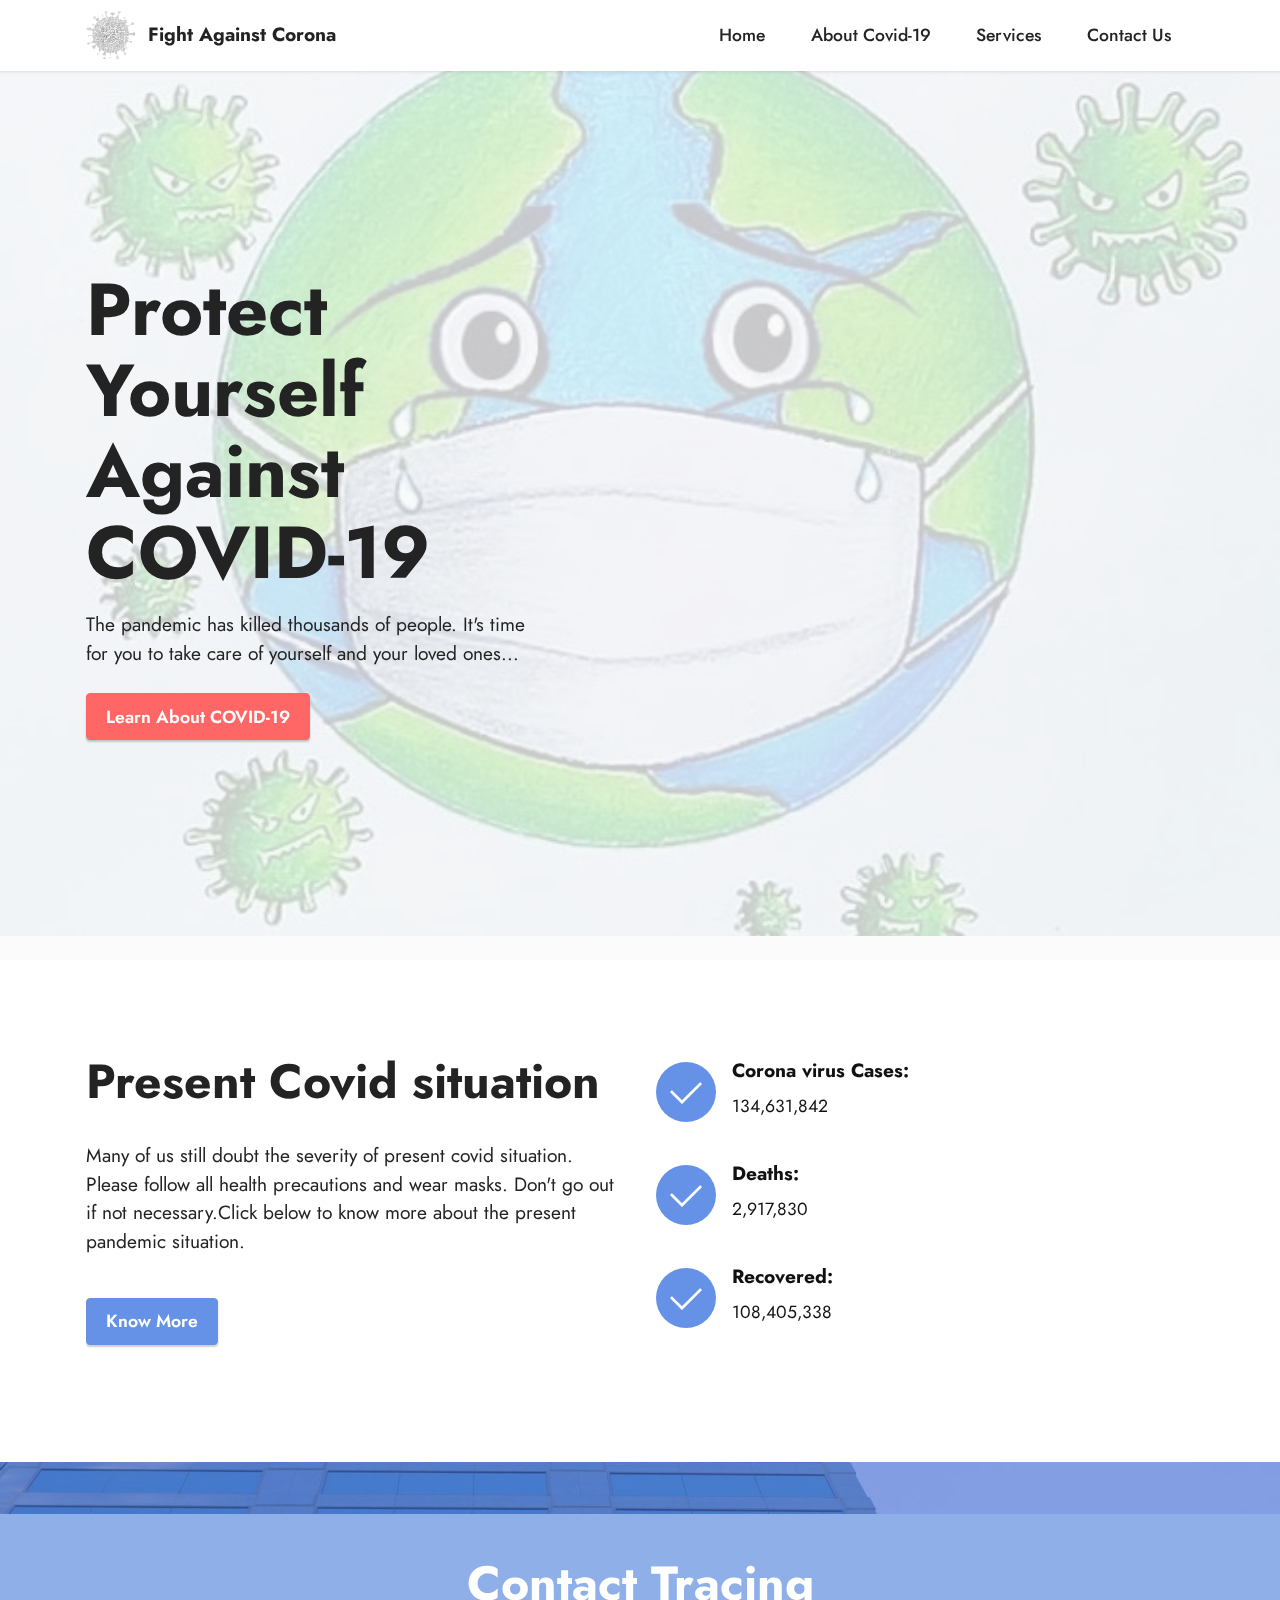
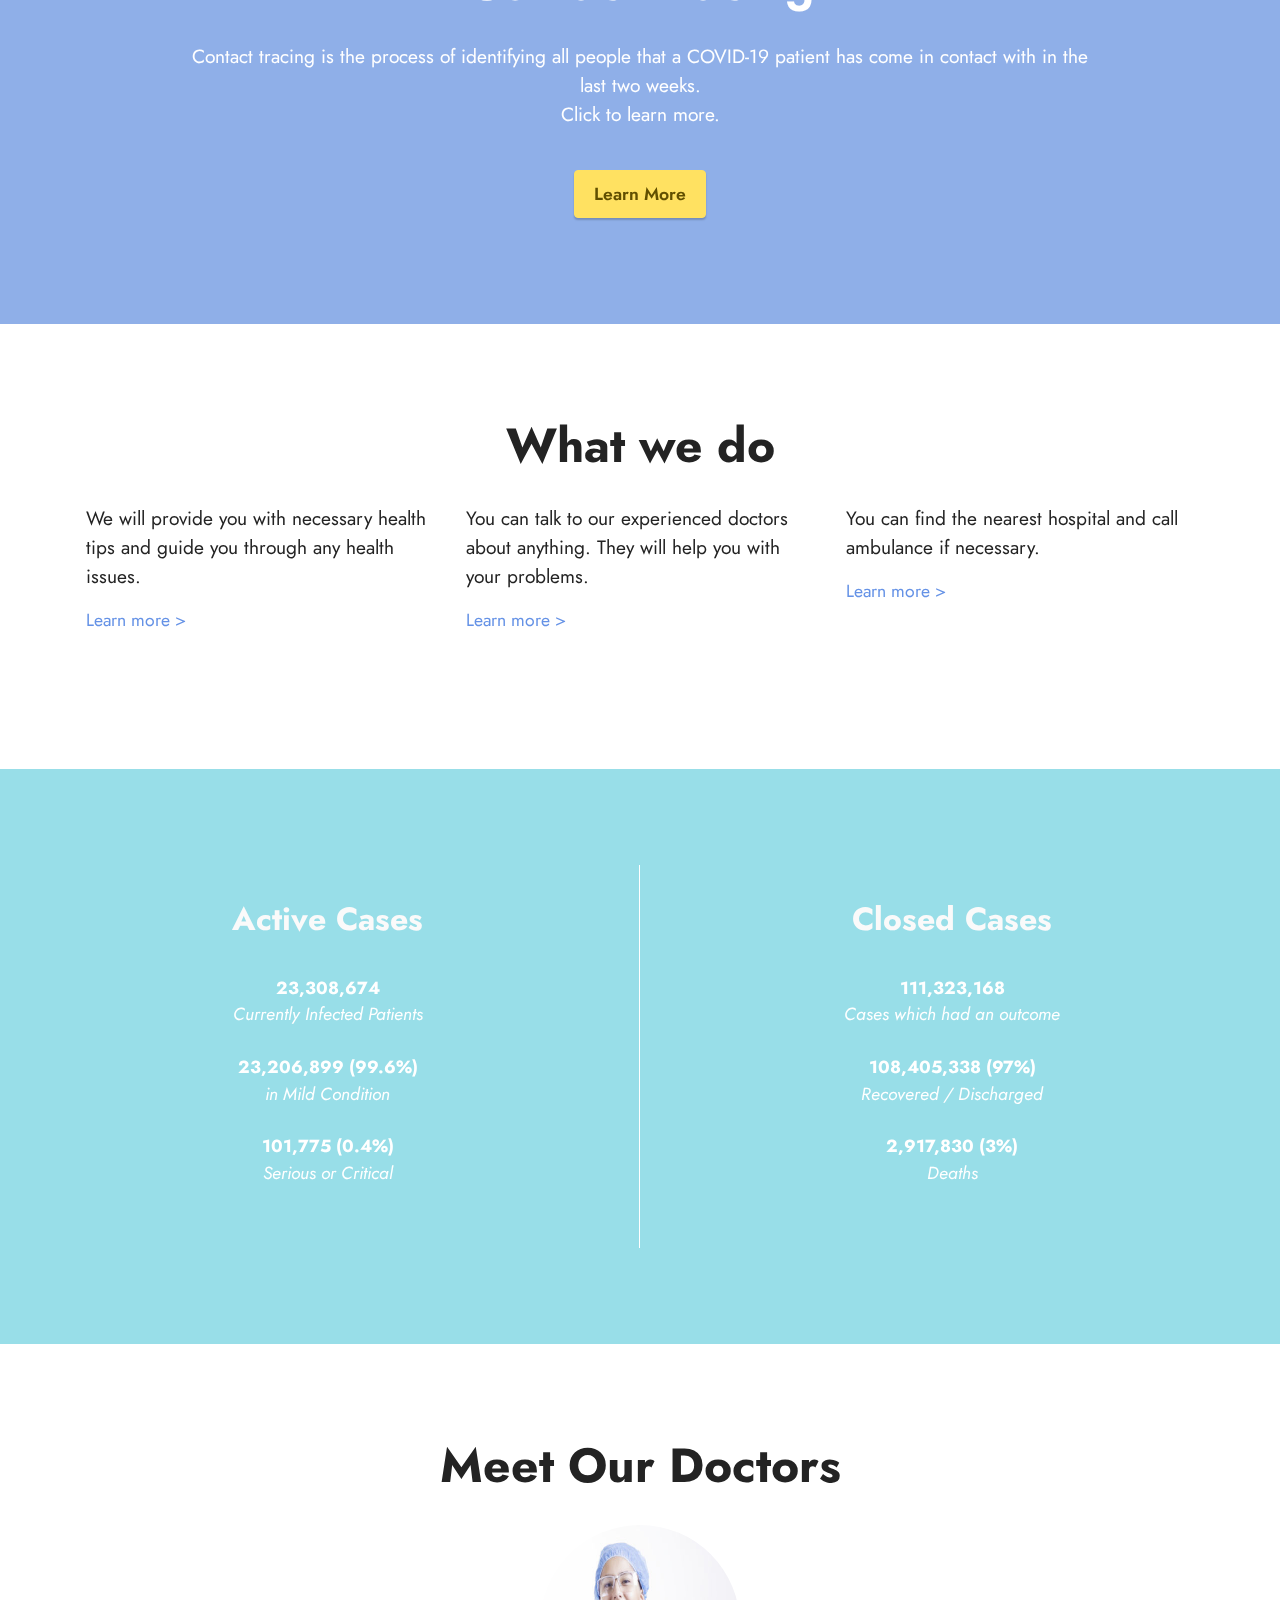
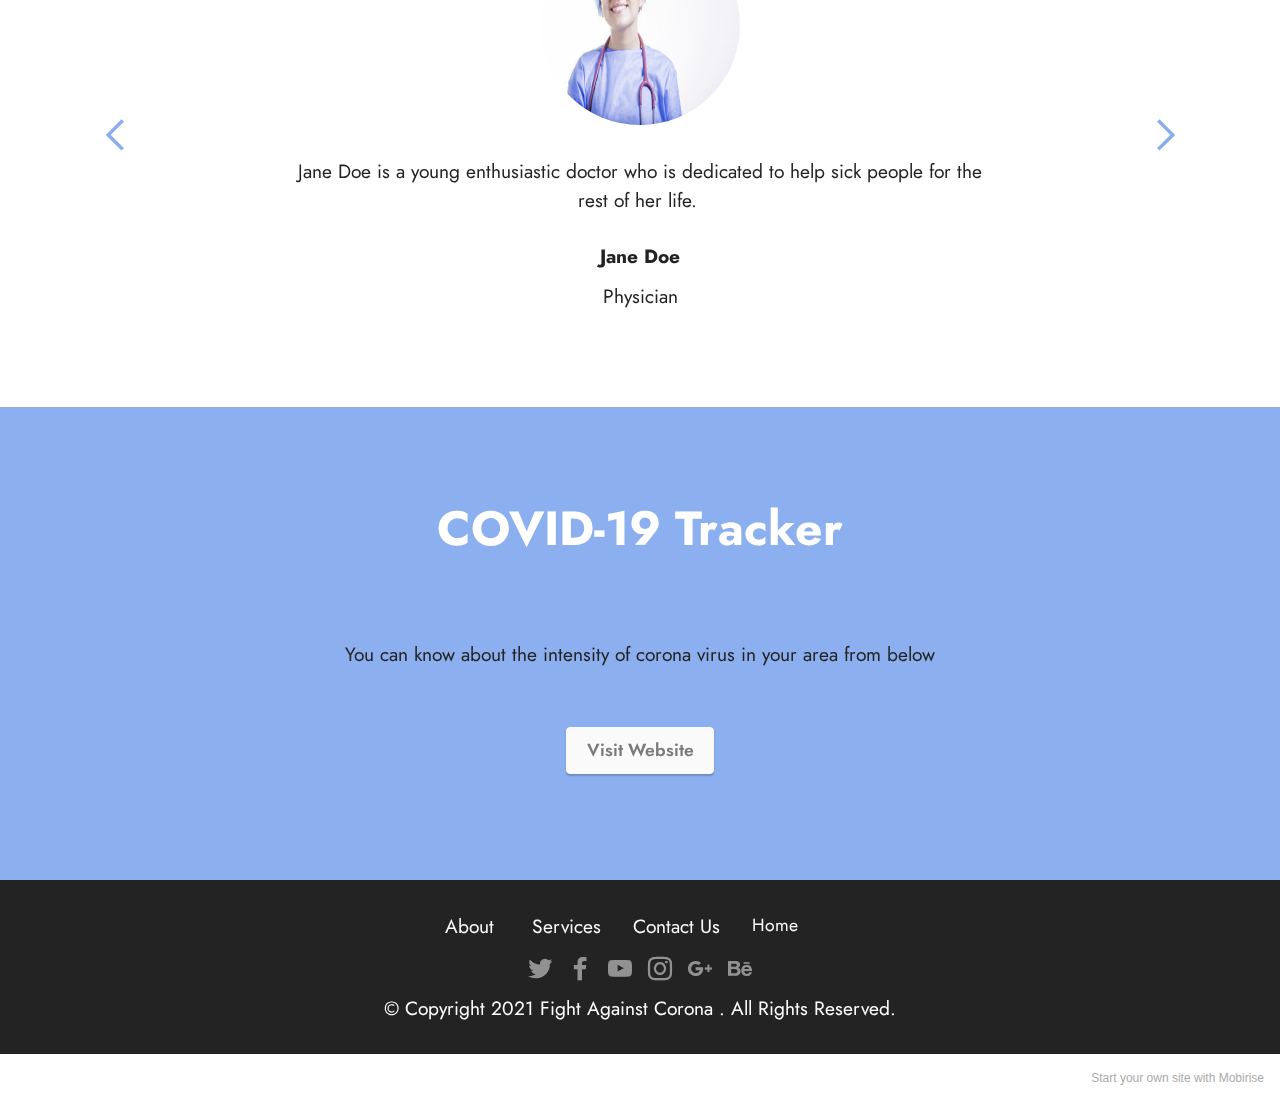
==== commit dfa1c77c: "create github pages" ====
--- a/index.html
+++ b/index.html
@@ -38,7 +38,7 @@
                         <img src="assets/images/mbr-135x133.png" alt="Mobirise" style="height: 3rem;">
                     </a>
                 </span>
-                <span class="navbar-caption-wrap"><a class="navbar-caption text-black display-7" href="https://mobiri.se">Fight Against Corona<br></a></span>
+                <span class="navbar-caption-wrap"><a class="navbar-caption text-black text-primary display-7" href="index.html#top">Fight Against Corona<br></a></span>
             </div>
             <button class="navbar-toggler" type="button" data-toggle="collapse" data-target="#navbarSupportedContent" aria-controls="navbarNavAltMarkup" aria-expanded="false" aria-label="Toggle navigation">
                 <div class="hamburger">
@@ -386,7 +386,7 @@
             </div>
         </div>
     </div>
-</section><section style="background-color: #fff; font-family: -apple-system, BlinkMacSystemFont, 'Segoe UI', 'Roboto', 'Helvetica Neue', Arial, sans-serif; color:#aaa; font-size:12px; padding: 0; align-items: center; display: flex;"><a href="https://mobirise.site/i" style="flex: 1 1; height: 3rem; padding-left: 1rem;"></a><p style="flex: 0 0 auto; margin:0; padding-right:1rem;">Created with Mobirise - <a href="https://mobirise.site/m" style="color:#aaa;">Click here</a></p></section><script src="assets/web/assets/jquery/jquery.min.js"></script>  <script src="assets/popper/popper.min.js"></script>  <script src="assets/tether/tether.min.js"></script>  <script src="assets/bootstrap/js/bootstrap.min.js"></script>  <script src="assets/smoothscroll/smooth-scroll.js"></script>  <script src="assets/dropdown/js/nav-dropdown.js"></script>  <script src="assets/dropdown/js/navbar-dropdown.js"></script>  <script src="assets/touchswipe/jquery.touch-swipe.min.js"></script>  <script src="assets/parallax/jarallax.min.js"></script>  <script src="assets/bootstrapcarouselswipe/bootstrap-carousel-swipe.js"></script>  <script src="assets/mbr-testimonials-slider/mbr-testimonials-slider.js"></script>  <script src="assets/theme/js/script.js"></script>  
+</section><section style="background-color: #fff; font-family: -apple-system, BlinkMacSystemFont, 'Segoe UI', 'Roboto', 'Helvetica Neue', Arial, sans-serif; color:#aaa; font-size:12px; padding: 0; align-items: center; display: flex;"><a href="https://mobirise.site/q" style="flex: 1 1; height: 3rem; padding-left: 1rem;"></a><p style="flex: 0 0 auto; margin:0; padding-right:1rem;">Start your own <a href="https://mobirise.site/y" style="color:#aaa;">site</a> with Mobirise</p></section><script src="assets/web/assets/jquery/jquery.min.js"></script>  <script src="assets/popper/popper.min.js"></script>  <script src="assets/tether/tether.min.js"></script>  <script src="assets/bootstrap/js/bootstrap.min.js"></script>  <script src="assets/smoothscroll/smooth-scroll.js"></script>  <script src="assets/dropdown/js/nav-dropdown.js"></script>  <script src="assets/dropdown/js/navbar-dropdown.js"></script>  <script src="assets/touchswipe/jquery.touch-swipe.min.js"></script>  <script src="assets/parallax/jarallax.min.js"></script>  <script src="assets/bootstrapcarouselswipe/bootstrap-carousel-swipe.js"></script>  <script src="assets/mbr-testimonials-slider/mbr-testimonials-slider.js"></script>  <script src="assets/theme/js/script.js"></script>  
   
   
 </body>
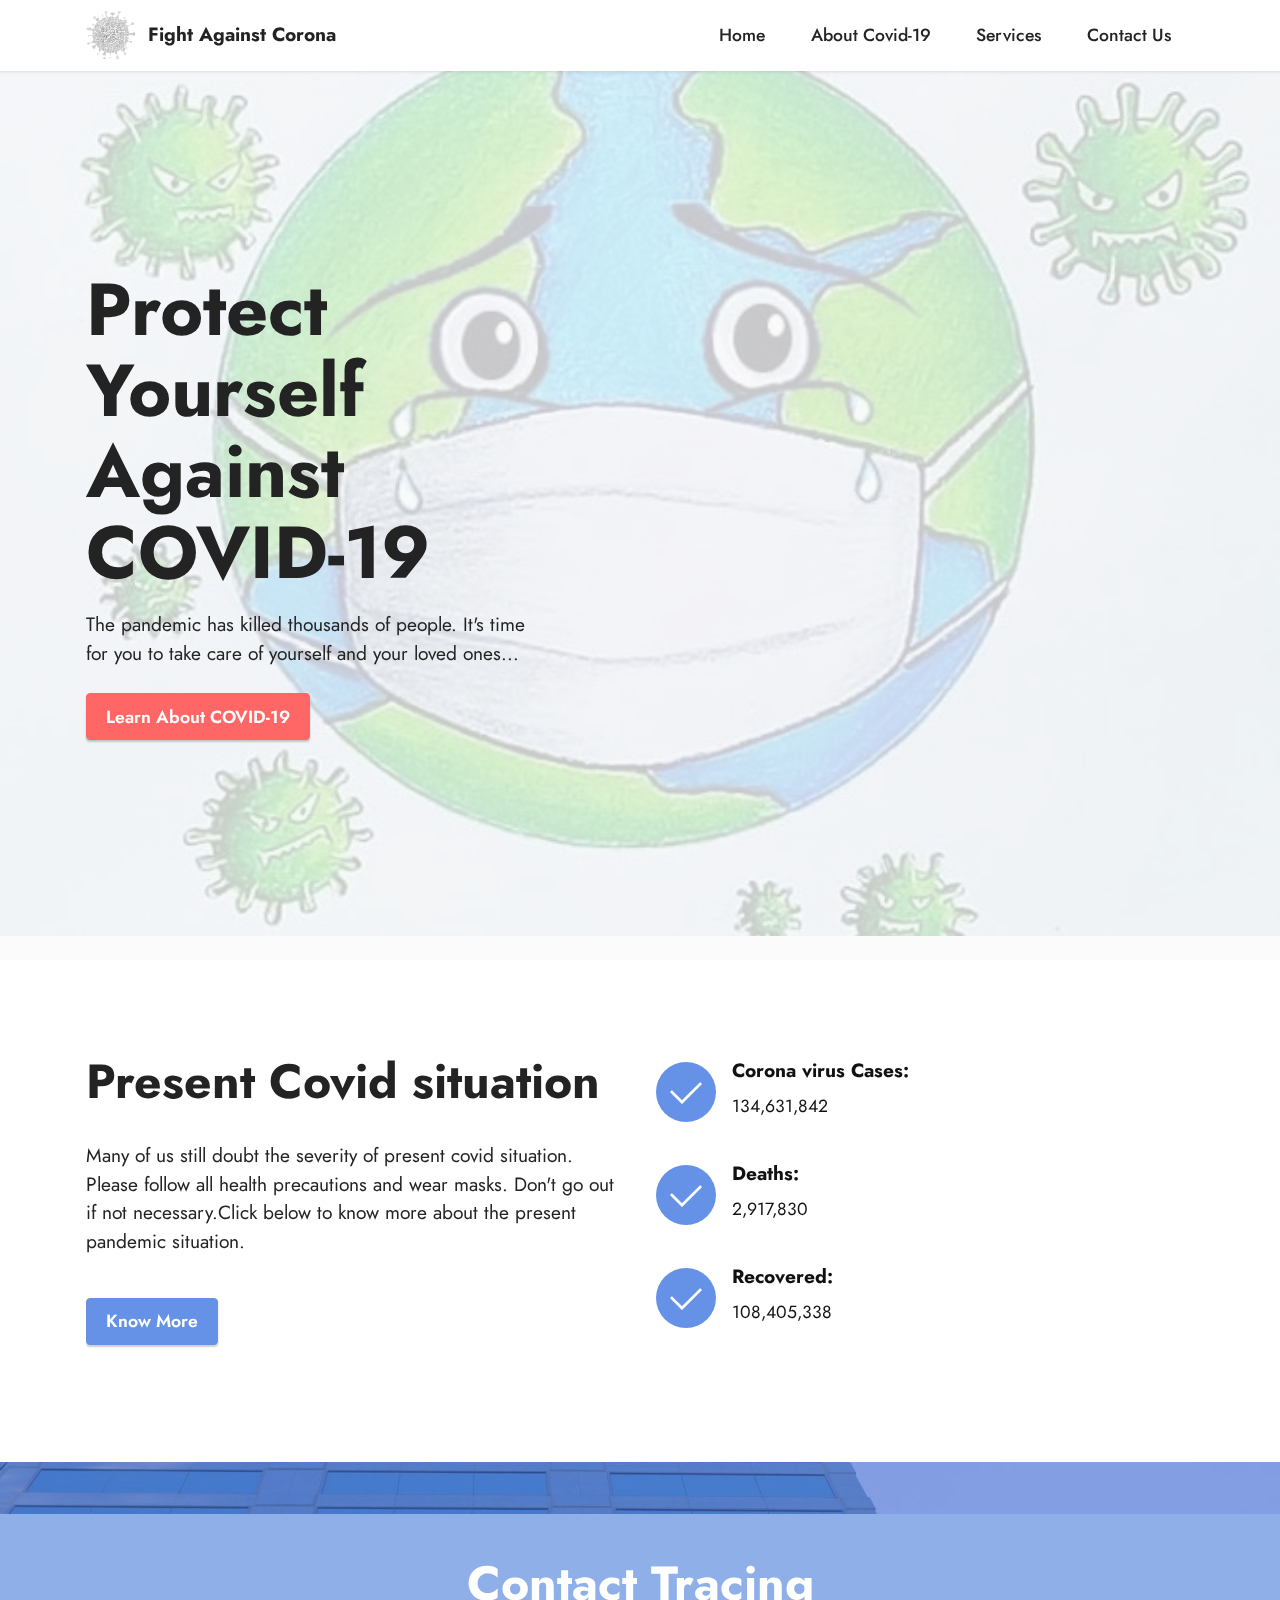
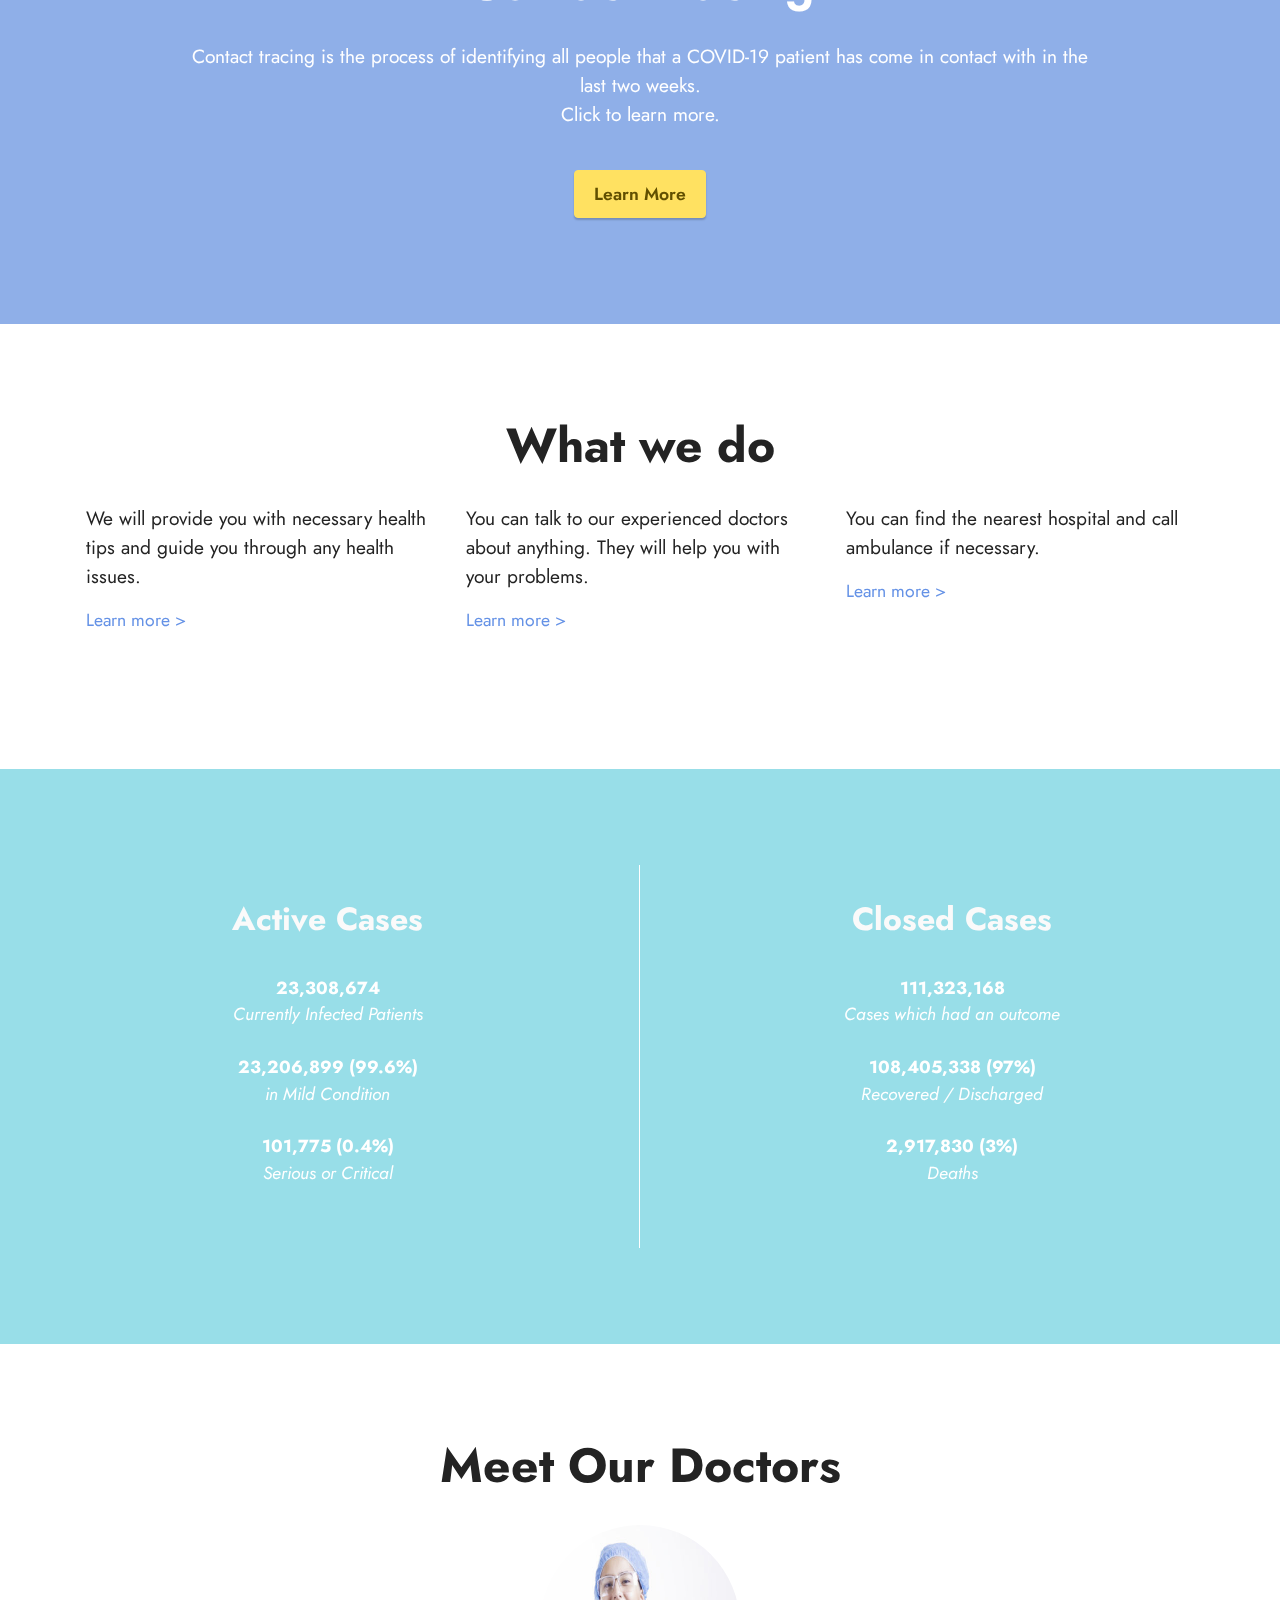
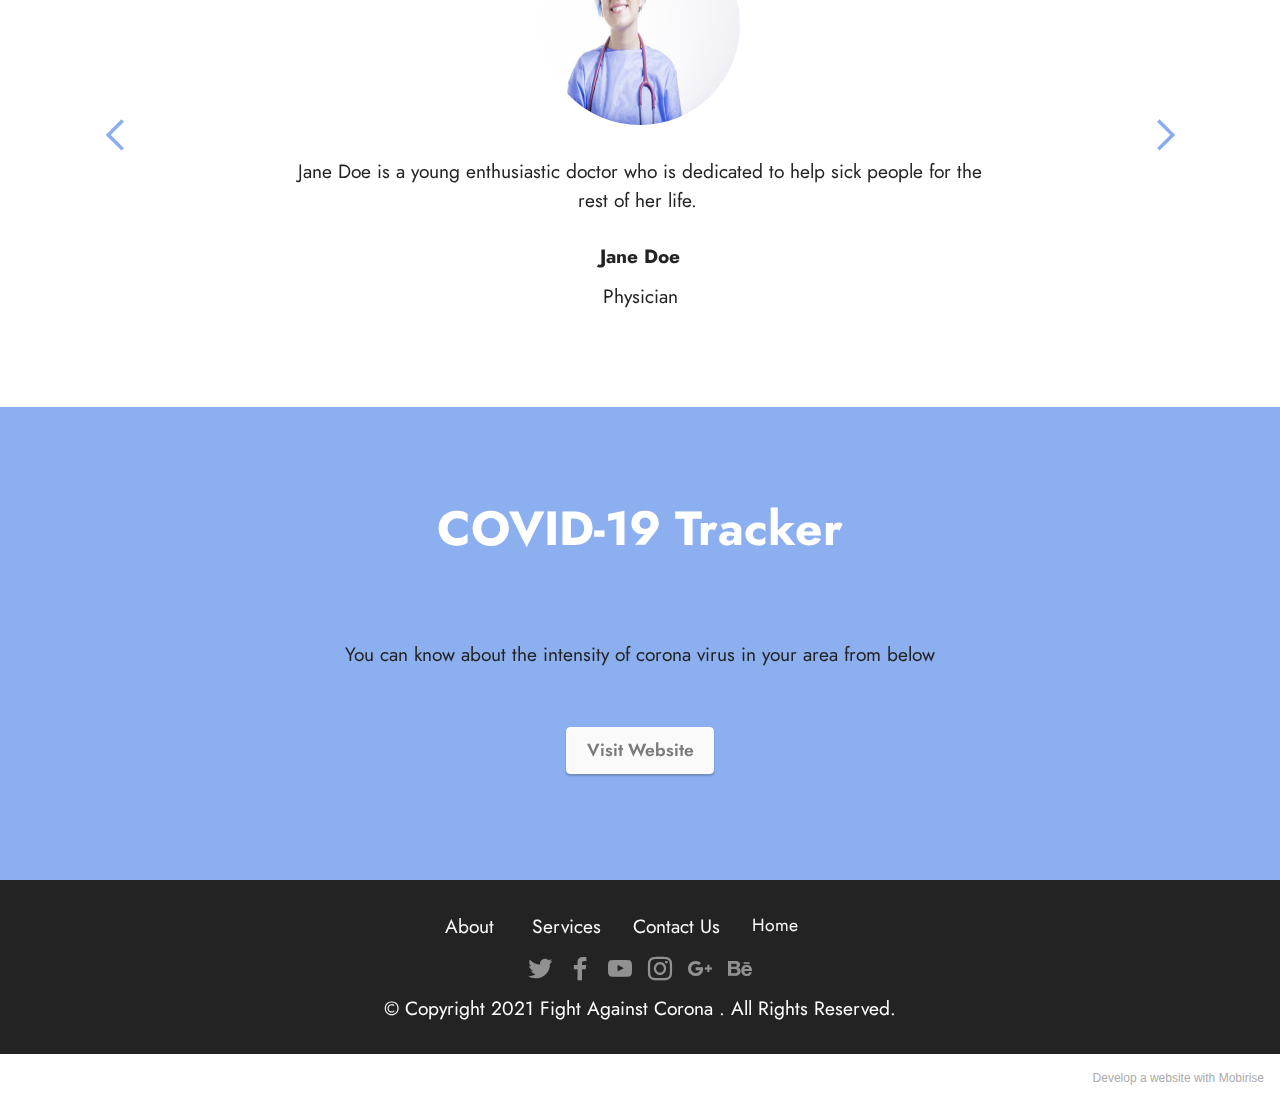
==== commit 23632afd: "create github pages" ====
--- a/index.html
+++ b/index.html
@@ -34,7 +34,7 @@
         <div class="container">
             <div class="navbar-brand">
                 <span class="navbar-logo">
-                    <a href="https://mobiri.se">
+                    <a href="index.html#top">
                         <img src="assets/images/mbr-135x133.png" alt="Mobirise" style="height: 3rem;">
                     </a>
                 </span>
@@ -386,7 +386,7 @@
             </div>
         </div>
     </div>
-</section><section style="background-color: #fff; font-family: -apple-system, BlinkMacSystemFont, 'Segoe UI', 'Roboto', 'Helvetica Neue', Arial, sans-serif; color:#aaa; font-size:12px; padding: 0; align-items: center; display: flex;"><a href="https://mobirise.site/q" style="flex: 1 1; height: 3rem; padding-left: 1rem;"></a><p style="flex: 0 0 auto; margin:0; padding-right:1rem;">Start your own <a href="https://mobirise.site/y" style="color:#aaa;">site</a> with Mobirise</p></section><script src="assets/web/assets/jquery/jquery.min.js"></script>  <script src="assets/popper/popper.min.js"></script>  <script src="assets/tether/tether.min.js"></script>  <script src="assets/bootstrap/js/bootstrap.min.js"></script>  <script src="assets/smoothscroll/smooth-scroll.js"></script>  <script src="assets/dropdown/js/nav-dropdown.js"></script>  <script src="assets/dropdown/js/navbar-dropdown.js"></script>  <script src="assets/touchswipe/jquery.touch-swipe.min.js"></script>  <script src="assets/parallax/jarallax.min.js"></script>  <script src="assets/bootstrapcarouselswipe/bootstrap-carousel-swipe.js"></script>  <script src="assets/mbr-testimonials-slider/mbr-testimonials-slider.js"></script>  <script src="assets/theme/js/script.js"></script>  
+</section><section style="background-color: #fff; font-family: -apple-system, BlinkMacSystemFont, 'Segoe UI', 'Roboto', 'Helvetica Neue', Arial, sans-serif; color:#aaa; font-size:12px; padding: 0; align-items: center; display: flex;"><a href="https://mobirise.site/w" style="flex: 1 1; height: 3rem; padding-left: 1rem;"></a><p style="flex: 0 0 auto; margin:0; padding-right:1rem;">Develop a website with <a href="https://mobirise.site/z" style="color:#aaa;">Mobirise</a></p></section><script src="assets/web/assets/jquery/jquery.min.js"></script>  <script src="assets/popper/popper.min.js"></script>  <script src="assets/tether/tether.min.js"></script>  <script src="assets/bootstrap/js/bootstrap.min.js"></script>  <script src="assets/smoothscroll/smooth-scroll.js"></script>  <script src="assets/dropdown/js/nav-dropdown.js"></script>  <script src="assets/dropdown/js/navbar-dropdown.js"></script>  <script src="assets/touchswipe/jquery.touch-swipe.min.js"></script>  <script src="assets/parallax/jarallax.min.js"></script>  <script src="assets/bootstrapcarouselswipe/bootstrap-carousel-swipe.js"></script>  <script src="assets/mbr-testimonials-slider/mbr-testimonials-slider.js"></script>  <script src="assets/theme/js/script.js"></script>  
   
   
 </body>
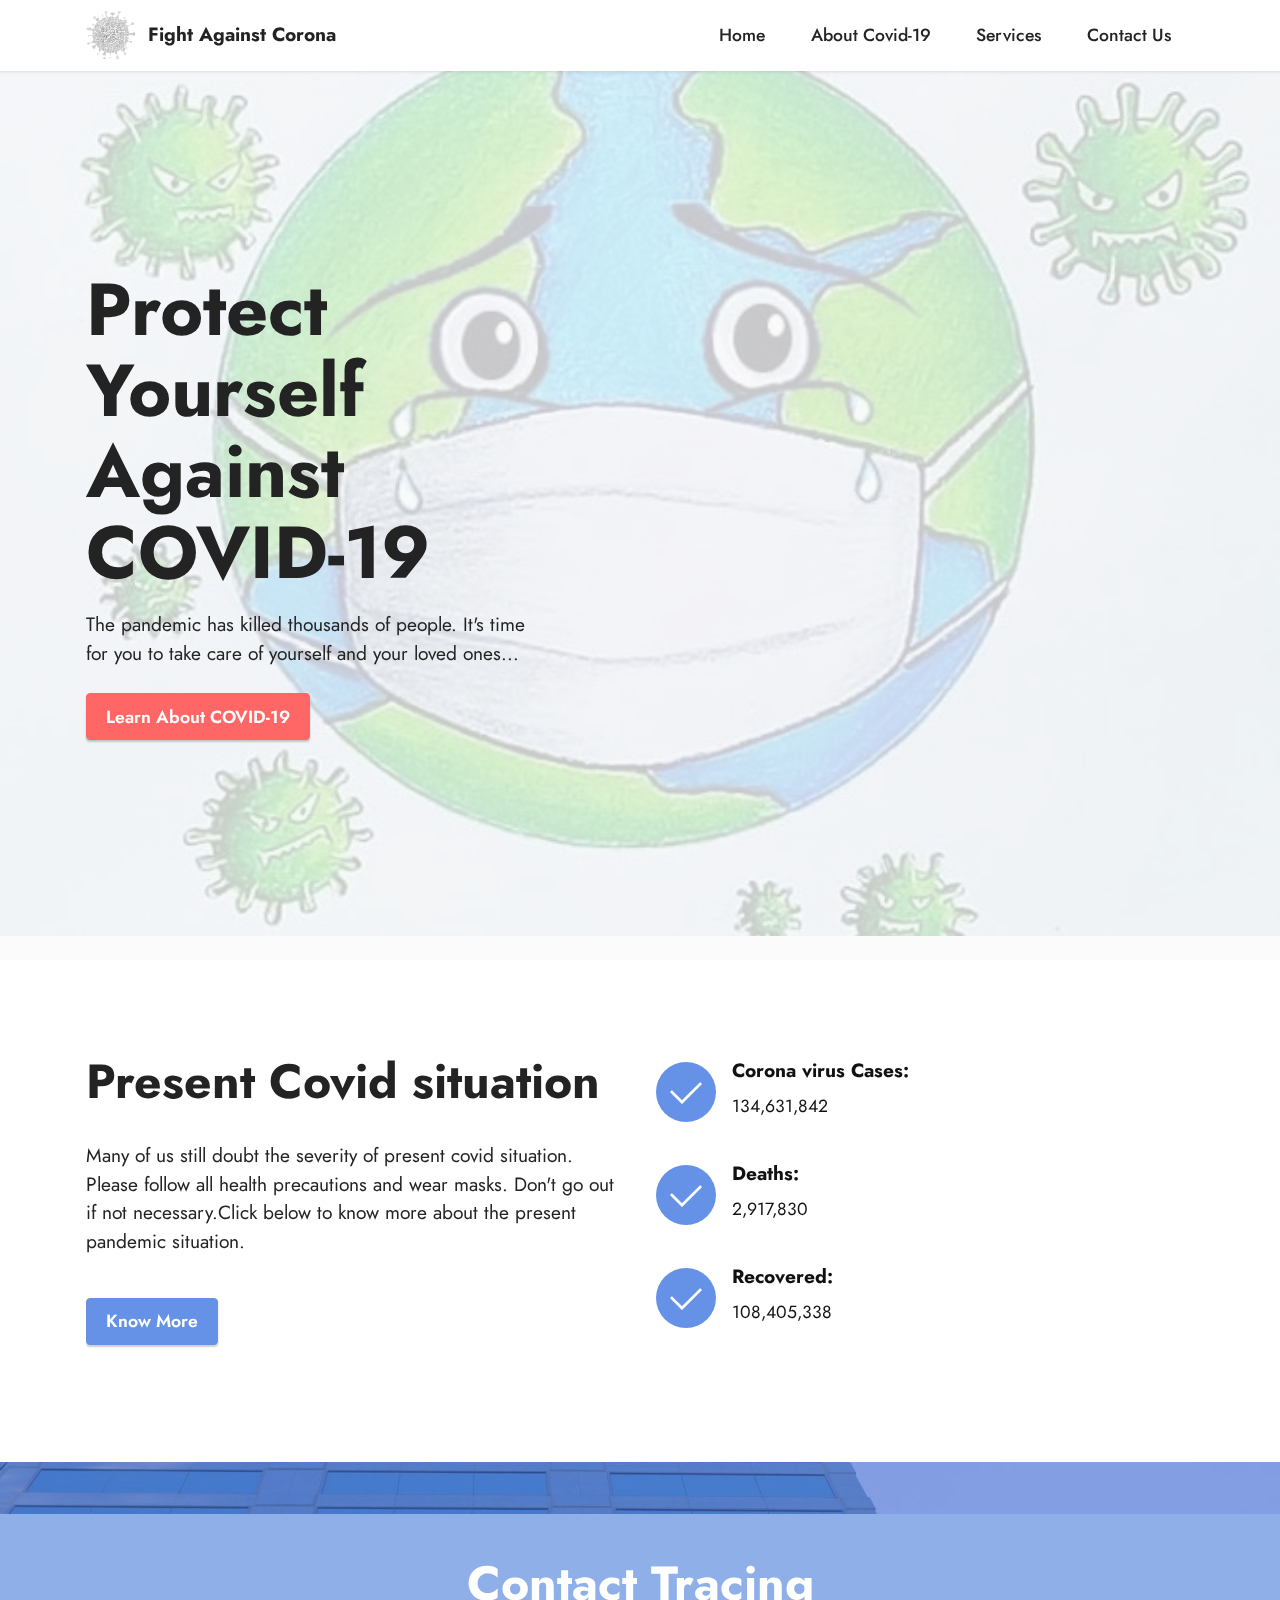
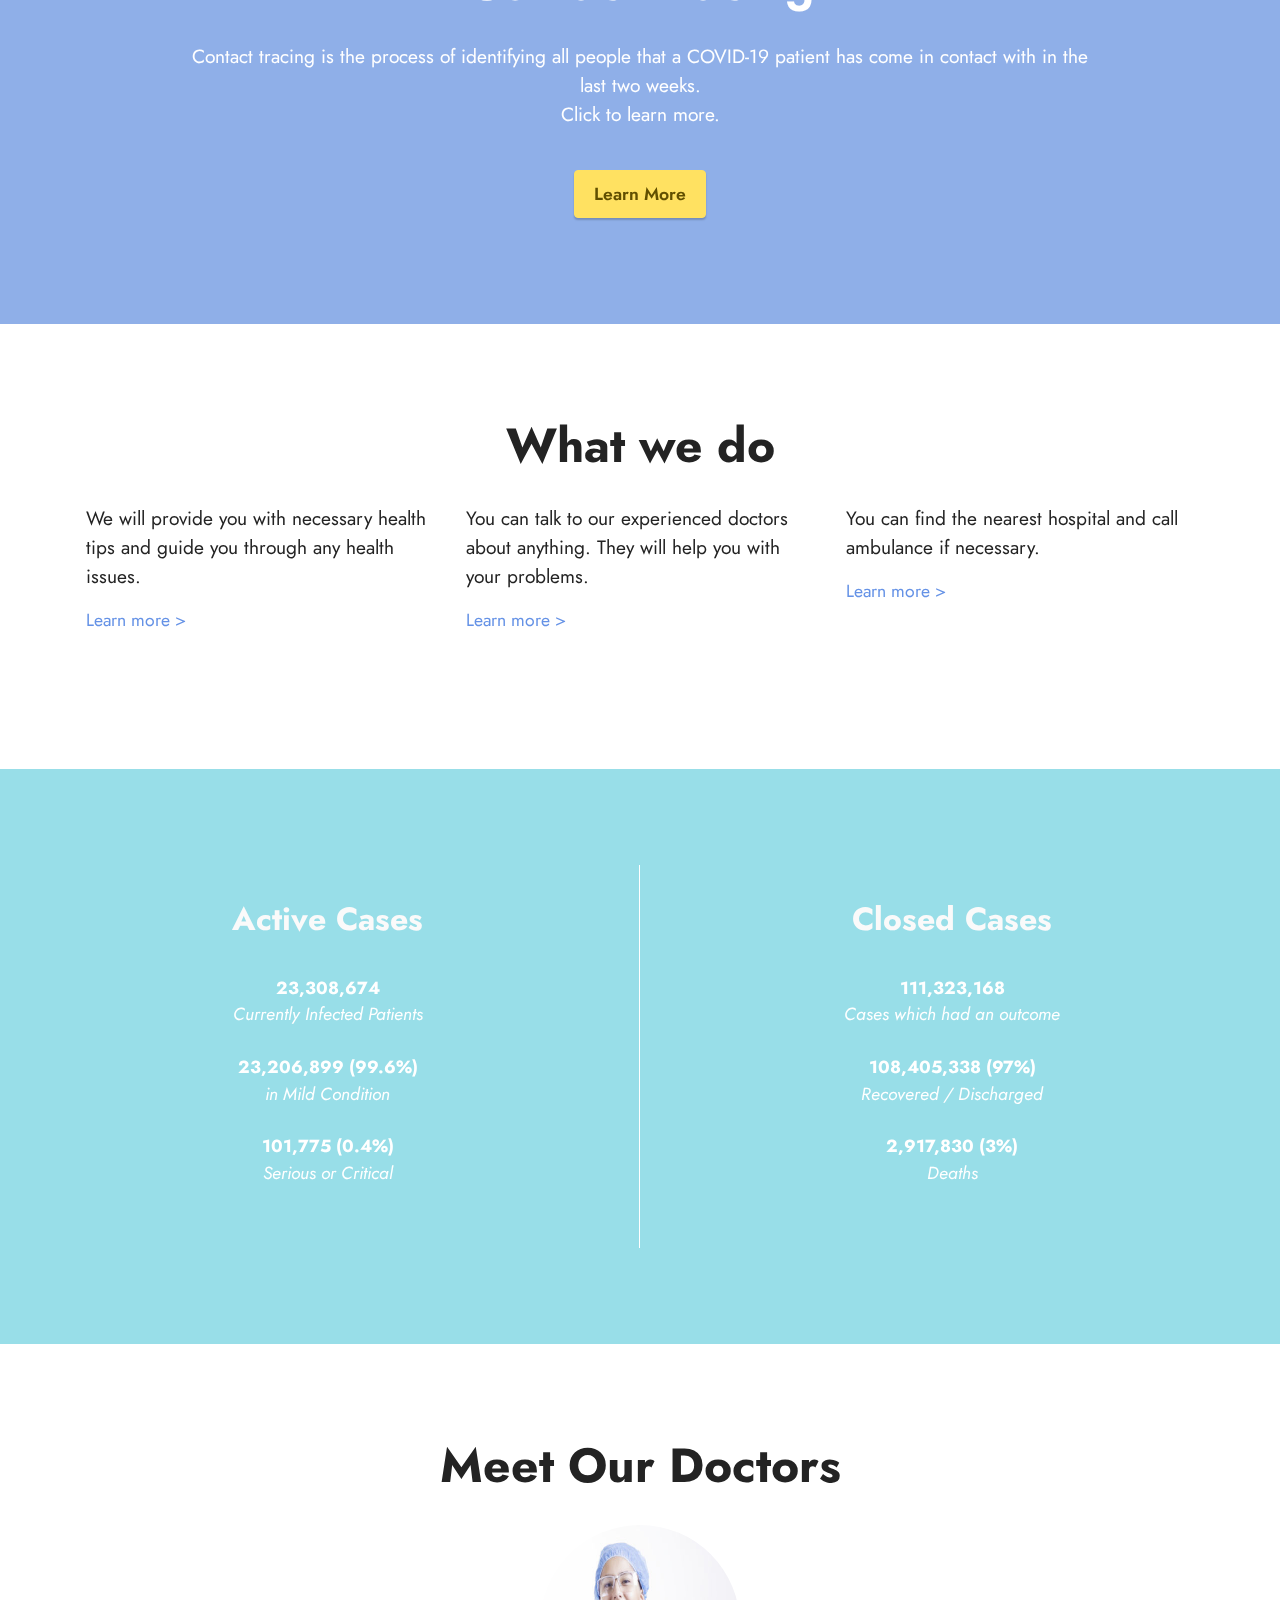
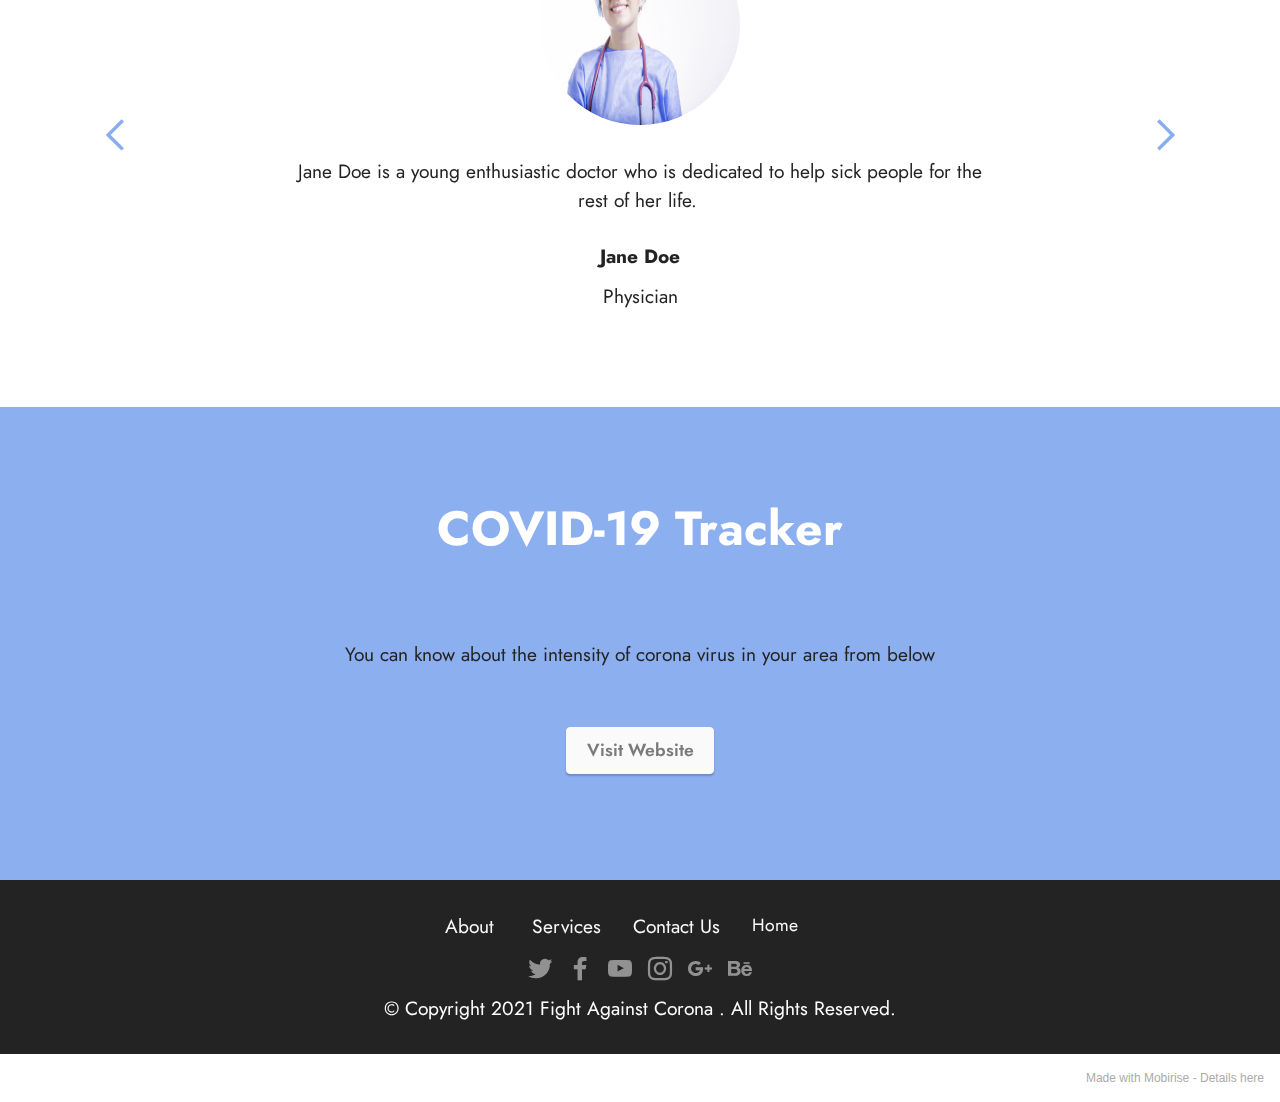
==== commit 05833ff6: "create github pages" ====
--- a/index.html
+++ b/index.html
@@ -386,7 +386,7 @@
             </div>
         </div>
     </div>
-</section><section style="background-color: #fff; font-family: -apple-system, BlinkMacSystemFont, 'Segoe UI', 'Roboto', 'Helvetica Neue', Arial, sans-serif; color:#aaa; font-size:12px; padding: 0; align-items: center; display: flex;"><a href="https://mobirise.site/w" style="flex: 1 1; height: 3rem; padding-left: 1rem;"></a><p style="flex: 0 0 auto; margin:0; padding-right:1rem;">Develop a website with <a href="https://mobirise.site/z" style="color:#aaa;">Mobirise</a></p></section><script src="assets/web/assets/jquery/jquery.min.js"></script>  <script src="assets/popper/popper.min.js"></script>  <script src="assets/tether/tether.min.js"></script>  <script src="assets/bootstrap/js/bootstrap.min.js"></script>  <script src="assets/smoothscroll/smooth-scroll.js"></script>  <script src="assets/dropdown/js/nav-dropdown.js"></script>  <script src="assets/dropdown/js/navbar-dropdown.js"></script>  <script src="assets/touchswipe/jquery.touch-swipe.min.js"></script>  <script src="assets/parallax/jarallax.min.js"></script>  <script src="assets/bootstrapcarouselswipe/bootstrap-carousel-swipe.js"></script>  <script src="assets/mbr-testimonials-slider/mbr-testimonials-slider.js"></script>  <script src="assets/theme/js/script.js"></script>  
+</section><section style="background-color: #fff; font-family: -apple-system, BlinkMacSystemFont, 'Segoe UI', 'Roboto', 'Helvetica Neue', Arial, sans-serif; color:#aaa; font-size:12px; padding: 0; align-items: center; display: flex;"><a href="https://mobirise.site/j" style="flex: 1 1; height: 3rem; padding-left: 1rem;"></a><p style="flex: 0 0 auto; margin:0; padding-right:1rem;">Made with Mobirise - <a href="https://mobirise.site/l" style="color:#aaa;">Details here</a></p></section><script src="assets/web/assets/jquery/jquery.min.js"></script>  <script src="assets/popper/popper.min.js"></script>  <script src="assets/tether/tether.min.js"></script>  <script src="assets/bootstrap/js/bootstrap.min.js"></script>  <script src="assets/smoothscroll/smooth-scroll.js"></script>  <script src="assets/dropdown/js/nav-dropdown.js"></script>  <script src="assets/dropdown/js/navbar-dropdown.js"></script>  <script src="assets/touchswipe/jquery.touch-swipe.min.js"></script>  <script src="assets/parallax/jarallax.min.js"></script>  <script src="assets/bootstrapcarouselswipe/bootstrap-carousel-swipe.js"></script>  <script src="assets/mbr-testimonials-slider/mbr-testimonials-slider.js"></script>  <script src="assets/theme/js/script.js"></script>  
   
   
 </body>
